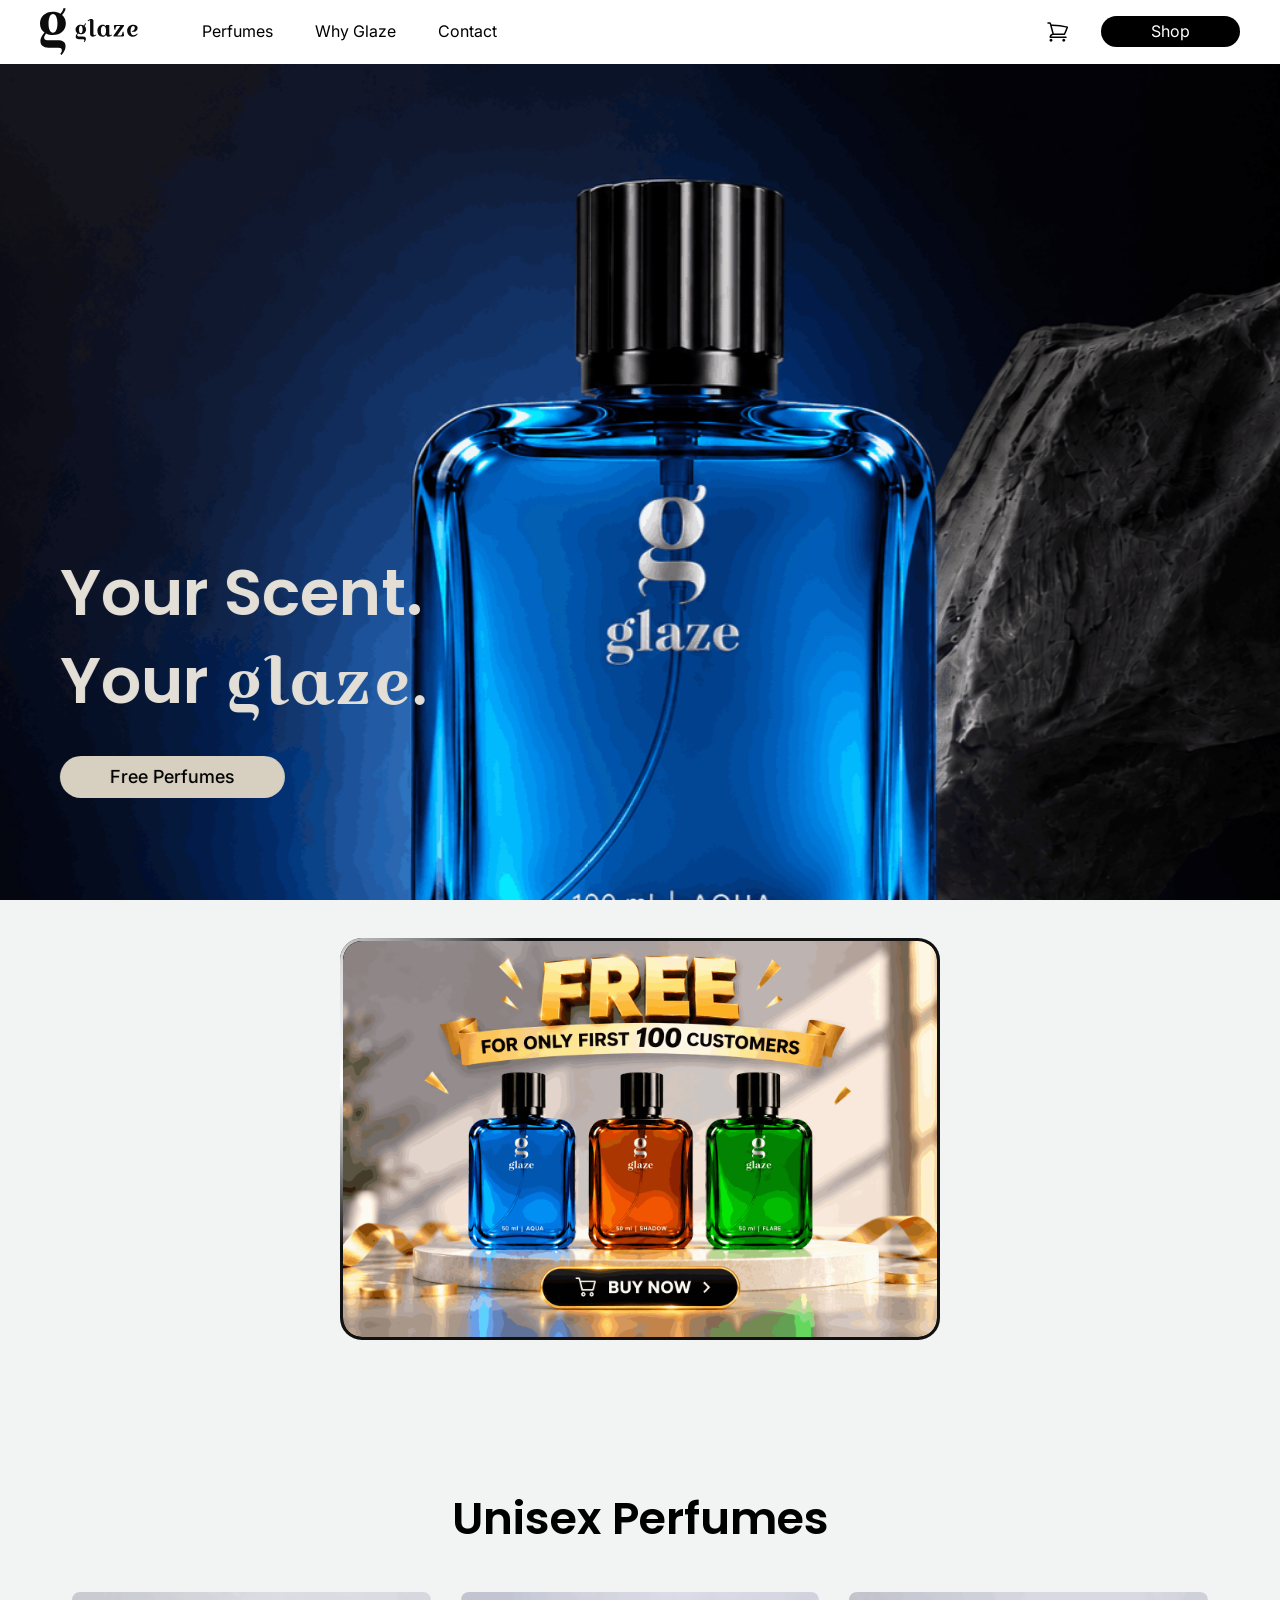
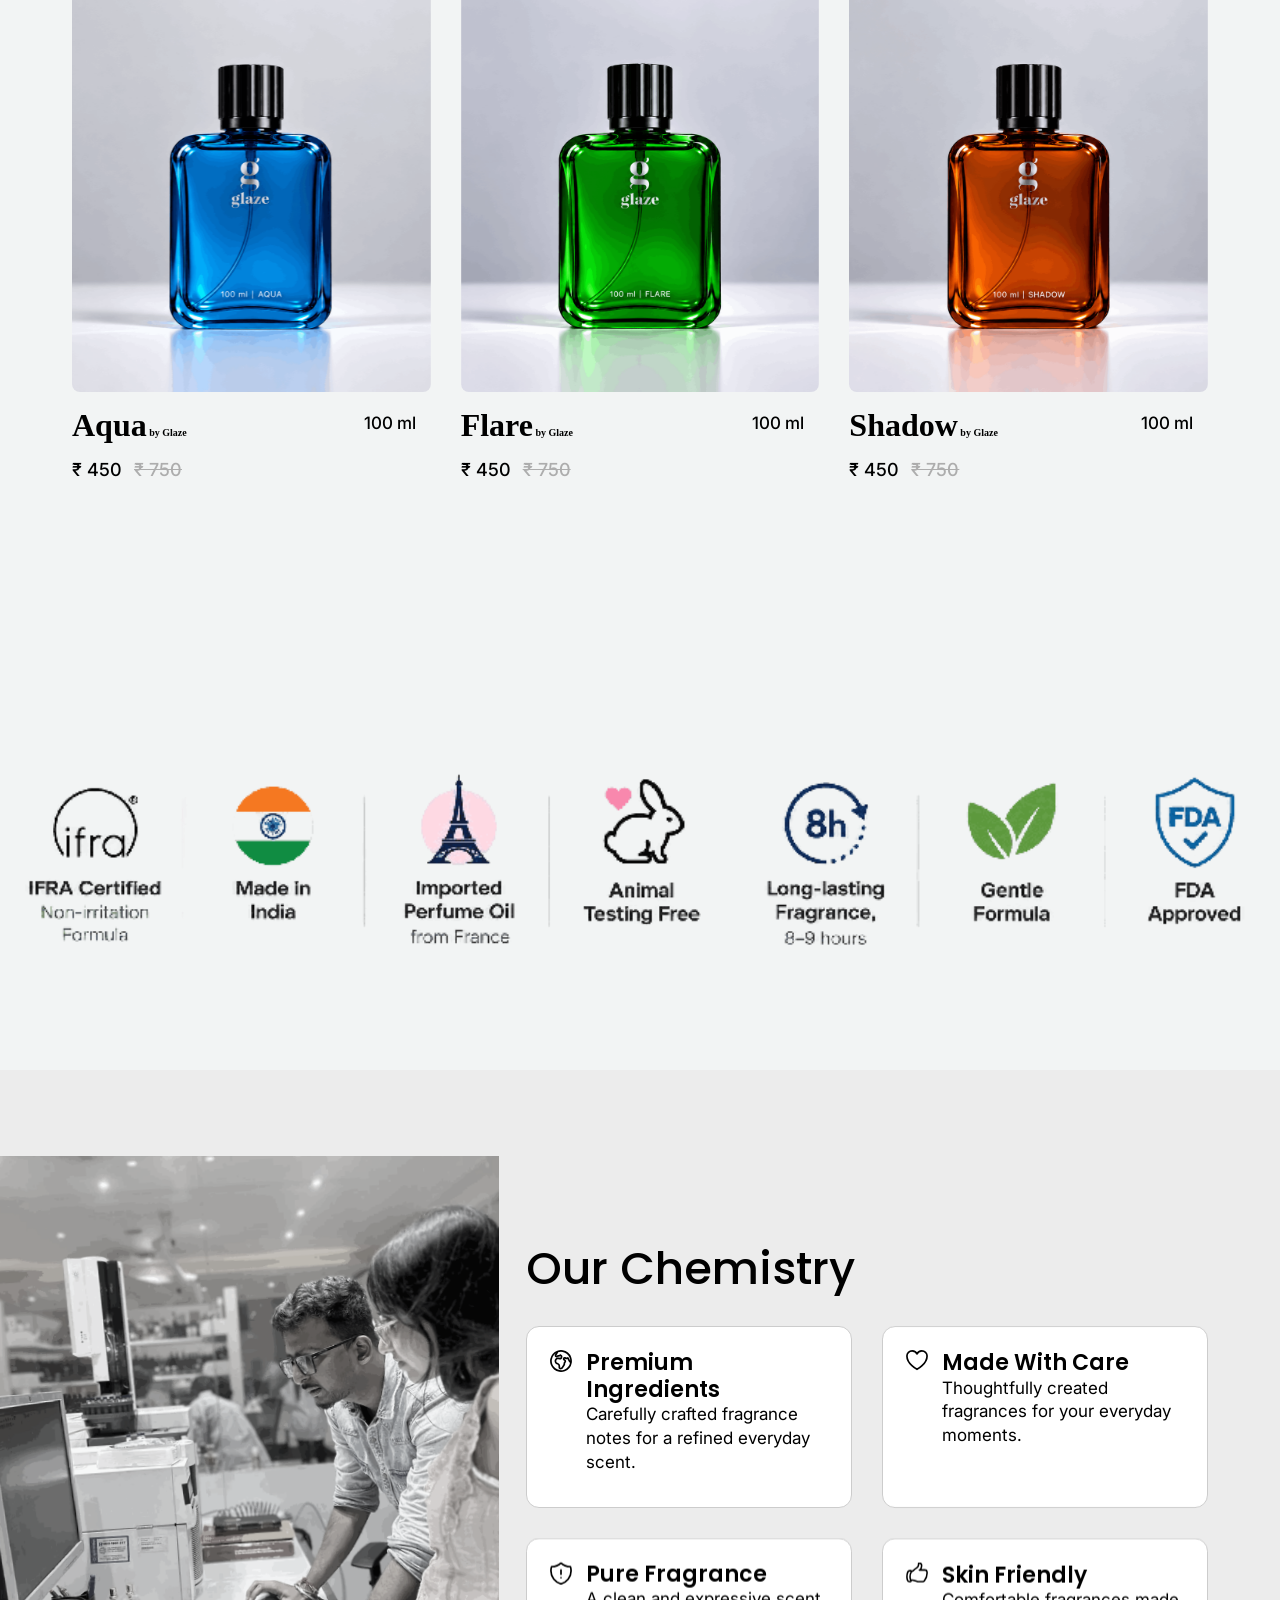
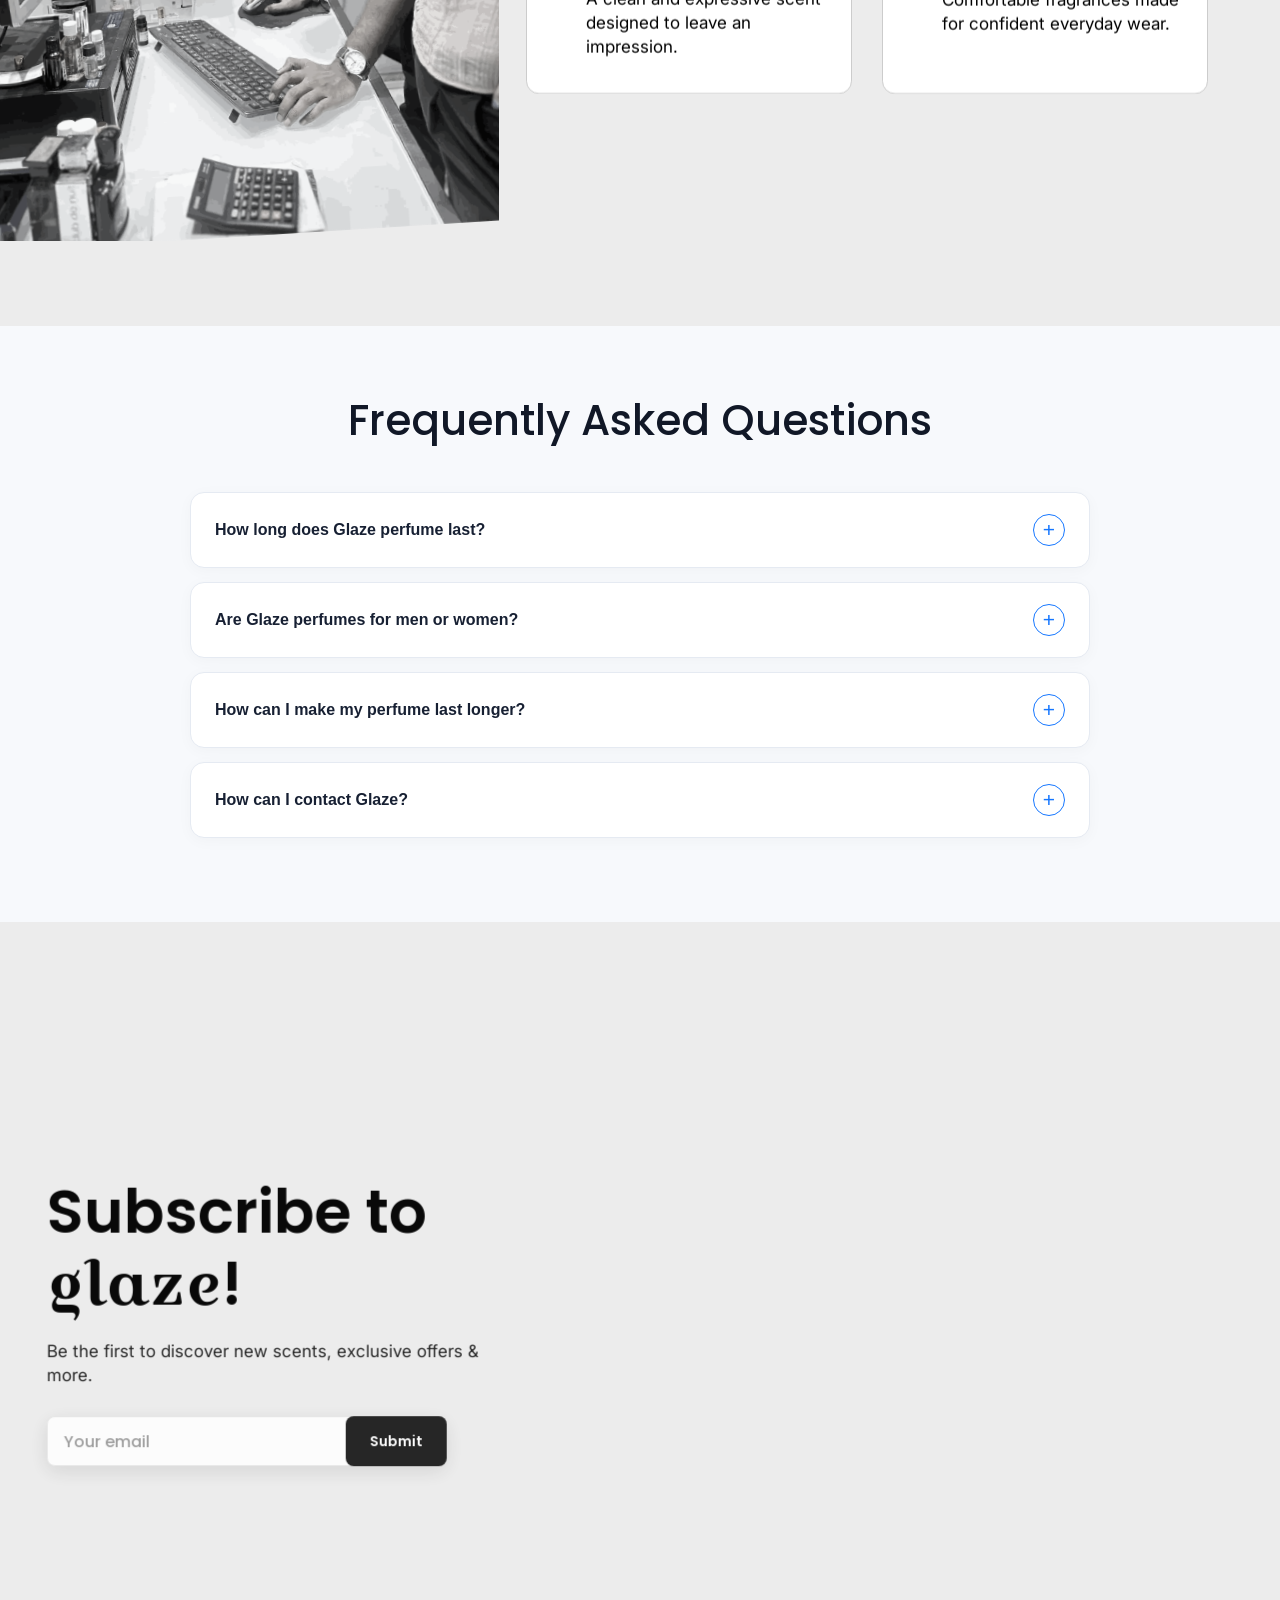
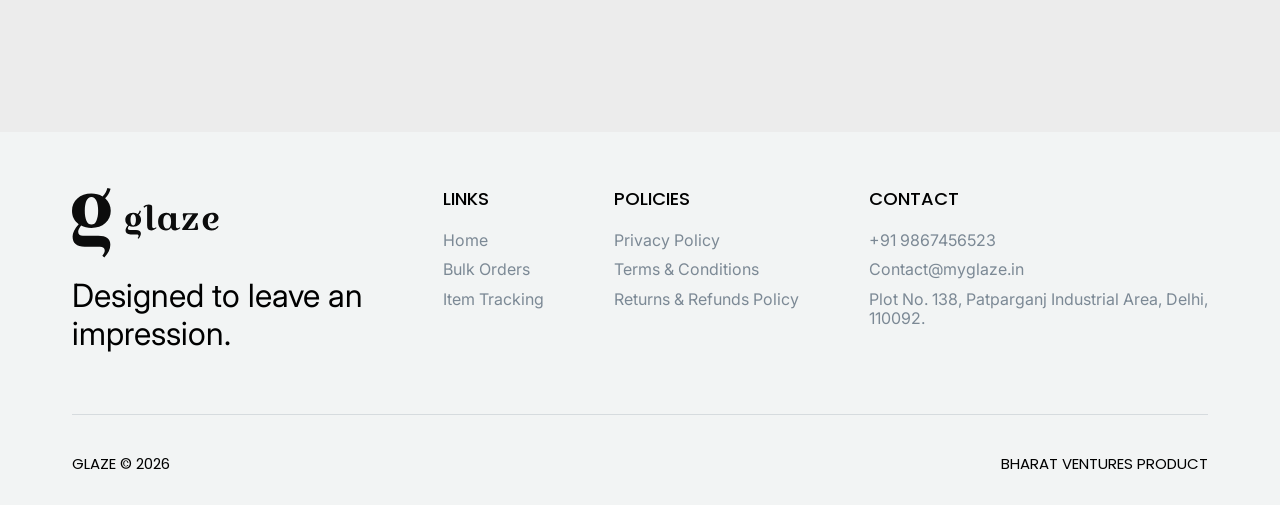
==== docs/index.html @ 6df5b444 "Add files via upload" ====
<!DOCTYPE html>
<!-- This site was created in Webflow. https://webflow.com -->
<!-- Last Published: Tue Oct 17 2023 12:20:46 GMT+0000 (Coordinated Universal Time) -->
<html data-wf-domain="ovo-glaze.webflow.io" data-wf-page="6528431aa9128bfb4e6c40a7" data-wf-site="6528431aa9128bfb4e6c40a4">
<head>
	<meta http-equiv="Content-Type" content="text/html; charset=UTF-8"/>
<link href="https://assets-global.website-files.com" rel="preconnect" />
<title>Glaze</title>
<meta content="Glaze is a premium unisex EDP perfume brand offering long-lasting fragrances crafted for modern men and women." name="description"/>
<meta content="Glaze" property="og:title"/>
<meta content="Glaze is a premium unisex EDP perfume brand offering long-lasting fragrances crafted for modern men and women." property="og:description"/>
<meta content="Glaze" name="twitter:title"/>
<meta content="Glaze is a premium unisex EDP perfume brand offering long-lasting fragrances crafted for modern men and women." name="twitter:description"/>
<meta property="og:type" content="website"/>
<meta content="summary_large_image" name="twitter:card"/>
<meta content="width=device-width, initial-scale=1" name="viewport"/>
<meta content="Webflow" name="generator"/>
<link href="6528431aa9128bfb4e6c40a4/css/ovo-glaze.webflow.834b42d9d.css" rel="stylesheet" type="text/css"/>
<link href="https://fonts.googleapis.com" rel="preconnect"/>
<link href="https://fonts.gstatic.com" rel="preconnect" />
<script src="ajax/libs/webfont/1.6.26/webfont.js" type="text/javascript">
</script>
<script type="text/javascript">WebFont.load({  google: {    families: ["Poppins:100,100italic,200,200italic,300,300italic,regular,italic,500,500italic,600,600italic,700,700italic,800,800italic,900,900italic","Croissant One:regular","Inter:100,200,300,regular,500"]  }});</script>
<script type="text/javascript">!function(o,c){var n=c.documentElement,t=" w-mod-";n.className+=t+"js",("ontouchstart"in o||o.DocumentTouch&&c instanceof DocumentTouch)&&(n.className+=t+"touch")}(window,document);</script>
<link href="6528431aa9128bfb4e6c40a4/652843c735ce8f641b2768de_Fav.png" rel="shortcut icon" type="image/x-icon"/>
<link href="6528431aa9128bfb4e6c40a4/652843cb6b110b9ce4133f2e_Webclip.png" rel="apple-touch-icon"/>
<script type="text/javascript">window.__WEBFLOW_CURRENCY_SETTINGS = {"currencyCode":"USD","symbol":"₹","decimal":".","fractionDigits":2,"group":",","template":"{{wf {\"path\":\"symbol\",\"type\":\"PlainText\"} }} {{wf {\"path\":\"amount\",\"type\":\"CommercePrice\"} }} {{wf {\"path\":\"currencyCode\",\"type\":\"PlainText\"} }}","hideDecimalForWholeNumbers":false};</script>
</head>
<body>
<div class="fixed-navbar">
<div data-animation="default" data-collapse="medium" data-duration="0" data-easing="ease" data-easing2="ease" role="banner" class="navbar w-nav">
<div class="container navbar-container">
<div class="navbar-holder">
<div class="navbar-container">
<a href="index.html" aria-current="page" class="brand w-nav-brand w--current">
<img src="6528431aa9128bfb4e6c40a4/652845ae1c60e083cf06eb35_Logo Black.svg" loading="lazy" alt="" class="brand-image"/>
<img src="6528431aa9128bfb4e6c40a4/652845ae92344fe7aab6b421_Logo White.svg" loading="lazy" alt="" class="brand-image-invert"/>
</a>
<nav role="navigation" class="nav-menu w-nav-menu">
<div class="nav-menu-link-holder">
<div class="nav-menu-link-container">
<div class="nav-links">
<a href="#perfumes" class="nav-link w-nav-link">Perfumes</a>
<a href="#About-Us" class="nav-link w-nav-link">Why Glaze</a>
<a href="#footer" class="nav-link w-nav-link">Contact</a>
</div>
</div>
</div>
</nav>
<div class="navbar-items">
<div data-open-product="" data-wf-cart-type="rightDropdown" data-wf-cart-query="query Dynamo3 {
  database {
    id
    commerceOrder {
      comment
      extraItems {
        name
        pluginId
        pluginName
        price {
          decimalValue
          string
          unit
          value
        }
      }
      id
      startedOn
      statusFlags {
        hasDownloads
        hasSubscription
        isFreeOrder
        requiresShipping
      }
      subtotal {
        decimalValue
        string
        unit
        value
      }
      total {
        decimalValue
        string
        unit
        value
      }
      updatedOn
      userItems {
        count
        id
        price {
          value
          unit
          decimalValue
          string
        }
        product {
          id
          cmsLocaleId
          draft
          archived
          f_ec_product_type_2dr10dr: productType {
            id
            name
          }
          f_name_: name
          f_sku_properties_3dr: skuProperties {
            id
            name
            enum {
              id
              name
              slug
            }
          }
        }
        rowTotal {
          decimalValue
          string
          unit
          value
        }
        sku {
          cmsLocaleId
          draft
          archived
          f_main_image_4dr: mainImage {
            url
            file {
              size
              origFileName
              createdOn
              updatedOn
              mimeType
              width
              height
              variants {
                origFileName
                quality
                height
                width
                s3Url
                error
                size
              }
            }
            alt
          }
          f_sku_values_3dr: skuValues {
            property {
              id
            }
            value {
              id
            }
          }
          id
        }
        subscriptionFrequency
        subscriptionInterval
        subscriptionTrial
      }
      userItemsCount
    }
  }
  site {
    commerce {
      id
      businessAddress {
        country
      }
      defaultCountry
      defaultCurrency
      quickCheckoutEnabled
    }
  }
}" data-wf-page-link-href-prefix="" class="w-commerce-commercecartwrapper cart" data-node-type="commerce-cart-wrapper">
<a class="w-commerce-commercecartopenlink cart-button w-inline-block" role="button" aria-haspopup="dialog" aria-label="Open cart" data-node-type="commerce-cart-open-link" href="#">
<img src="6528431aa9128bfb4e6c40a4/6528431aa9128bfb4e6c4163_Shop Icon.svg" loading="lazy" alt="" class="cart-icon"/>
<div data-wf-bindings="%5B%7B%22innerHTML%22%3A%7B%22type%22%3A%22Number%22%2C%22filter%22%3A%7B%22type%22%3A%22numberPrecision%22%2C%22params%22%3A%5B%220%22%2C%22numberPrecision%22%5D%7D%2C%22dataPath%22%3A%22database.commerceOrder.userItemsCount%22%7D%7D%5D" style="display:none" data-count-hide-rule="empty" class="w-commerce-commercecartopenlinkcount cart-quantity">0</div>
</a>
<div style="display:none" class="w-commerce-commercecartcontainerwrapper w-commerce-commercecartcontainerwrapper--cartType-rightDropdown" data-node-type="commerce-cart-container-wrapper">
<div data-node-type="commerce-cart-container" role="dialog" class="w-commerce-commercecartcontainer cart-container">
<div class="w-commerce-commercecartheader cart-header">
<h5 class="w-commerce-commercecartheading">Your Cart</h5>
<a class="w-commerce-commercecartcloselink close-button w-inline-block" role="button" aria-label="Close cart" data-node-type="commerce-cart-close-link">
<img src="6528431aa9128bfb4e6c40a4/6528431aa9128bfb4e6c4164_X Black.svg" loading="lazy" alt="" class="x-icon"/>
</a>
</div>
<div class="w-commerce-commercecartformwrapper">
<form style="display:none" class="w-commerce-commercecartform" data-node-type="commerce-cart-form">
<script type="text/x-wf-template" id="wf-template-01f2dd66-ff1f-33b3-827a-8ef0aee086c2">%3Cdiv%20class%3D%22w-commerce-commercecartitem%20cart-item%22%3E%3Cdiv%20class%3D%22cart-poduct-holder%22%3E%3Cimg%20data-wf-bindings%3D%22%255B%257B%2522src%2522%253A%257B%2522type%2522%253A%2522ImageRef%2522%252C%2522filter%2522%253A%257B%2522type%2522%253A%2522identity%2522%252C%2522params%2522%253A%255B%255D%257D%252C%2522dataPath%2522%253A%2522database.commerceOrder.userItems%255B%255D.sku.f_main_image_4dr%2522%257D%257D%255D%22%20src%3D%22%22%20alt%3D%22%22%20class%3D%22w-commerce-commercecartitemimage%20cart-thumbnail%20w-dyn-bind-empty%22%2F%3E%3Cdiv%20class%3D%22w-commerce-commercecartiteminfo%20div-block%22%3E%3Cdiv%20data-wf-bindings%3D%22%255B%257B%2522innerHTML%2522%253A%257B%2522type%2522%253A%2522PlainText%2522%252C%2522filter%2522%253A%257B%2522type%2522%253A%2522identity%2522%252C%2522params%2522%253A%255B%255D%257D%252C%2522dataPath%2522%253A%2522database.commerceOrder.userItems%255B%255D.product.f_name_%2522%257D%257D%255D%22%20class%3D%22w-commerce-commercecartproductname%20cart-title%20w-dyn-bind-empty%22%3E%3C%2Fdiv%3E%3Cdiv%20data-wf-bindings%3D%22%255B%257B%2522innerHTML%2522%253A%257B%2522type%2522%253A%2522CommercePrice%2522%252C%2522filter%2522%253A%257B%2522type%2522%253A%2522price%2522%252C%2522params%2522%253A%255B%255D%257D%252C%2522dataPath%2522%253A%2522database.commerceOrder.userItems%255B%255D.price%2522%257D%257D%255D%22%20class%3D%22cart-price%22%3E%24%C2%A00.00%C2%A0USD%3C%2Fdiv%3E%3Cscript%20type%3D%22text%2Fx-wf-template%22%20id%3D%22wf-template-01f2dd66-ff1f-33b3-827a-8ef0aee086c8%22%3E%253Cli%253E%253Cspan%2520data-wf-bindings%253D%2522%25255B%25257B%252522innerHTML%252522%25253A%25257B%252522type%252522%25253A%252522PlainText%252522%25252C%252522filter%252522%25253A%25257B%252522type%252522%25253A%252522identity%252522%25252C%252522params%252522%25253A%25255B%25255D%25257D%25252C%252522dataPath%252522%25253A%252522database.commerceOrder.userItems%25255B%25255D.product.f_sku_properties_3dr%25255B%25255D.name%252522%25257D%25257D%25255D%2522%2520class%253D%2522w-dyn-bind-empty%2522%253E%253C%252Fspan%253E%253Cspan%253E%253A%2520%253C%252Fspan%253E%253Cspan%2520data-wf-bindings%253D%2522%25255B%25257B%252522innerHTML%252522%25253A%25257B%252522type%252522%25253A%252522CommercePropValues%252522%25252C%252522filter%252522%25253A%25257B%252522type%252522%25253A%252522identity%252522%25252C%252522params%252522%25253A%25255B%25255D%25257D%25252C%252522dataPath%252522%25253A%252522database.commerceOrder.userItems%25255B%25255D.product.f_sku_properties_3dr%25255B%25255D%252522%25257D%25257D%25255D%2522%2520class%253D%2522w-dyn-bind-empty%2522%253E%253C%252Fspan%253E%253C%252Fli%253E%3C%2Fscript%3E%3Cul%20data-wf-bindings%3D%22%255B%257B%2522optionSets%2522%253A%257B%2522type%2522%253A%2522CommercePropTable%2522%252C%2522filter%2522%253A%257B%2522type%2522%253A%2522identity%2522%252C%2522params%2522%253A%255B%255D%257D%252C%2522dataPath%2522%253A%2522database.commerceOrder.userItems%255B%255D.product.f_sku_properties_3dr%5B%5D%2522%257D%257D%252C%257B%2522optionValues%2522%253A%257B%2522type%2522%253A%2522CommercePropValues%2522%252C%2522filter%2522%253A%257B%2522type%2522%253A%2522identity%2522%252C%2522params%2522%253A%255B%255D%257D%252C%2522dataPath%2522%253A%2522database.commerceOrder.userItems%255B%255D.sku.f_sku_values_3dr%2522%257D%257D%255D%22%20class%3D%22w-commerce-commercecartoptionlist%22%20data-wf-collection%3D%22database.commerceOrder.userItems%255B%255D.product.f_sku_properties_3dr%22%20data-wf-template-id%3D%22wf-template-01f2dd66-ff1f-33b3-827a-8ef0aee086c8%22%3E%3Cli%3E%3Cspan%20data-wf-bindings%3D%22%255B%257B%2522innerHTML%2522%253A%257B%2522type%2522%253A%2522PlainText%2522%252C%2522filter%2522%253A%257B%2522type%2522%253A%2522identity%2522%252C%2522params%2522%253A%255B%255D%257D%252C%2522dataPath%2522%253A%2522database.commerceOrder.userItems%255B%255D.product.f_sku_properties_3dr%255B%255D.name%2522%257D%257D%255D%22%20class%3D%22w-dyn-bind-empty%22%3E%3C%2Fspan%3E%3Cspan%3E%3A%20%3C%2Fspan%3E%3Cspan%20data-wf-bindings%3D%22%255B%257B%2522innerHTML%2522%253A%257B%2522type%2522%253A%2522CommercePropValues%2522%252C%2522filter%2522%253A%257B%2522type%2522%253A%2522identity%2522%252C%2522params%2522%253A%255B%255D%257D%252C%2522dataPath%2522%253A%2522database.commerceOrder.userItems%255B%255D.product.f_sku_properties_3dr%255B%255D%2522%257D%257D%255D%22%20class%3D%22w-dyn-bind-empty%22%3E%3C%2Fspan%3E%3C%2Fli%3E%3C%2Ful%3E%3Ca%20href%3D%22%23%22%20role%3D%22button%22%20data-wf-bindings%3D%22%255B%257B%2522data-commerce-sku-id%2522%253A%257B%2522type%2522%253A%2522ItemRef%2522%252C%2522filter%2522%253A%257B%2522type%2522%253A%2522identity%2522%252C%2522params%2522%253A%255B%255D%257D%252C%2522dataPath%2522%253A%2522database.commerceOrder.userItems%255B%255D.sku.id%2522%257D%257D%255D%22%20class%3D%22remove-button%20w-inline-block%22%20data-wf-cart-action%3D%22remove-item%22%20data-commerce-sku-id%3D%22%22%20aria-label%3D%22Remove%20item%20from%20cart%22%3E%3Cimg%20src%3D%22https%3A%2F%2Fcdn.prod.website-files.com%2F6528431aa9128bfb4e6c40a4%2F6528431aa9128bfb4e6c4164_X%2520Black.svg%22%20loading%3D%22lazy%22%20alt%3D%22%22%20class%3D%22x-icon%20small%22%2F%3E%3C%2Fa%3E%3C%2Fdiv%3E%3C%2Fdiv%3E%3Cdiv%20class%3D%22product-info%22%3E%3Cdiv%20class%3D%22quantity-holder%22%3E%3Cdiv%20class%3D%22quantity%22%3EQuantity%20%3A%C2%A0%3C%2Fdiv%3E%3Cinput%20aria-label%3D%22Update%20quantity%22%20data-wf-bindings%3D%22%255B%257B%2522value%2522%253A%257B%2522type%2522%253A%2522Number%2522%252C%2522filter%2522%253A%257B%2522type%2522%253A%2522numberPrecision%2522%252C%2522params%2522%253A%255B%25220%2522%252C%2522numberPrecision%2522%255D%257D%252C%2522dataPath%2522%253A%2522database.commerceOrder.userItems%255B%255D.count%2522%257D%257D%252C%257B%2522data-commerce-sku-id%2522%253A%257B%2522type%2522%253A%2522ItemRef%2522%252C%2522filter%2522%253A%257B%2522type%2522%253A%2522identity%2522%252C%2522params%2522%253A%255B%255D%257D%252C%2522dataPath%2522%253A%2522database.commerceOrder.userItems%255B%255D.sku.id%2522%257D%257D%255D%22%20data-wf-conditions%3D%22%257B%2522condition%2522%253A%257B%2522fields%2522%253A%257B%2522product%253Aec-product-type%2522%253A%257B%2522ne%2522%253A%2522e348fd487d0102946c9179d2a94bb613%2522%252C%2522type%2522%253A%2522Option%2522%257D%257D%257D%252C%2522dataPath%2522%253A%2522database.commerceOrder.userItems%255B%255D%2522%257D%22%20class%3D%22w-commerce-commercecartquantity%20quantity%22%20required%3D%22%22%20pattern%3D%22%5E%5B0-9%5D%2B%24%22%20inputMode%3D%22numeric%22%20type%3D%22number%22%20name%3D%22quantity%22%20autoComplete%3D%22off%22%20data-wf-cart-action%3D%22update-item-quantity%22%20data-commerce-sku-id%3D%22%22%20value%3D%221%22%2F%3E%3C%2Fdiv%3E%3C%2Fdiv%3E%3C%2Fdiv%3E</script>
<div class="w-commerce-commercecartlist cart-list" data-wf-collection="database.commerceOrder.userItems" data-wf-template-id="wf-template-01f2dd66-ff1f-33b3-827a-8ef0aee086c2">
<div class="w-commerce-commercecartitem cart-item">
<div class="cart-poduct-holder">
<img data-wf-bindings="%5B%7B%22src%22%3A%7B%22type%22%3A%22ImageRef%22%2C%22filter%22%3A%7B%22type%22%3A%22identity%22%2C%22params%22%3A%5B%5D%7D%2C%22dataPath%22%3A%22database.commerceOrder.userItems%5B%5D.sku.f_main_image_4dr%22%7D%7D%5D" src="" alt="" class="w-commerce-commercecartitemimage cart-thumbnail w-dyn-bind-empty"/>
<div class="w-commerce-commercecartiteminfo div-block">
<div data-wf-bindings="%5B%7B%22innerHTML%22%3A%7B%22type%22%3A%22PlainText%22%2C%22filter%22%3A%7B%22type%22%3A%22identity%22%2C%22params%22%3A%5B%5D%7D%2C%22dataPath%22%3A%22database.commerceOrder.userItems%5B%5D.product.f_name_%22%7D%7D%5D" class="w-commerce-commercecartproductname cart-title w-dyn-bind-empty">
</div>
<div data-wf-bindings="%5B%7B%22innerHTML%22%3A%7B%22type%22%3A%22CommercePrice%22%2C%22filter%22%3A%7B%22type%22%3A%22price%22%2C%22params%22%3A%5B%5D%7D%2C%22dataPath%22%3A%22database.commerceOrder.userItems%5B%5D.price%22%7D%7D%5D" class="cart-price">₹ 0.00 USD</div>
<script type="text/x-wf-template" id="wf-template-01f2dd66-ff1f-33b3-827a-8ef0aee086c8">%3Cli%3E%3Cspan%20data-wf-bindings%3D%22%255B%257B%2522innerHTML%2522%253A%257B%2522type%2522%253A%2522PlainText%2522%252C%2522filter%2522%253A%257B%2522type%2522%253A%2522identity%2522%252C%2522params%2522%253A%255B%255D%257D%252C%2522dataPath%2522%253A%2522database.commerceOrder.userItems%255B%255D.product.f_sku_properties_3dr%255B%255D.name%2522%257D%257D%255D%22%20class%3D%22w-dyn-bind-empty%22%3E%3C%2Fspan%3E%3Cspan%3E%3A%20%3C%2Fspan%3E%3Cspan%20data-wf-bindings%3D%22%255B%257B%2522innerHTML%2522%253A%257B%2522type%2522%253A%2522CommercePropValues%2522%252C%2522filter%2522%253A%257B%2522type%2522%253A%2522identity%2522%252C%2522params%2522%253A%255B%255D%257D%252C%2522dataPath%2522%253A%2522database.commerceOrder.userItems%255B%255D.product.f_sku_properties_3dr%255B%255D%2522%257D%257D%255D%22%20class%3D%22w-dyn-bind-empty%22%3E%3C%2Fspan%3E%3C%2Fli%3E</script>
<ul data-wf-bindings="%5B%7B%22optionSets%22%3A%7B%22type%22%3A%22CommercePropTable%22%2C%22filter%22%3A%7B%22type%22%3A%22identity%22%2C%22params%22%3A%5B%5D%7D%2C%22dataPath%22%3A%22database.commerceOrder.userItems%5B%5D.product.f_sku_properties_3dr[]%22%7D%7D%2C%7B%22optionValues%22%3A%7B%22type%22%3A%22CommercePropValues%22%2C%22filter%22%3A%7B%22type%22%3A%22identity%22%2C%22params%22%3A%5B%5D%7D%2C%22dataPath%22%3A%22database.commerceOrder.userItems%5B%5D.sku.f_sku_values_3dr%22%7D%7D%5D" class="w-commerce-commercecartoptionlist" data-wf-collection="database.commerceOrder.userItems%5B%5D.product.f_sku_properties_3dr" data-wf-template-id="wf-template-01f2dd66-ff1f-33b3-827a-8ef0aee086c8">
<li>
<span data-wf-bindings="%5B%7B%22innerHTML%22%3A%7B%22type%22%3A%22PlainText%22%2C%22filter%22%3A%7B%22type%22%3A%22identity%22%2C%22params%22%3A%5B%5D%7D%2C%22dataPath%22%3A%22database.commerceOrder.userItems%5B%5D.product.f_sku_properties_3dr%5B%5D.name%22%7D%7D%5D" class="w-dyn-bind-empty">
</span>
<span>: </span>
<span data-wf-bindings="%5B%7B%22innerHTML%22%3A%7B%22type%22%3A%22CommercePropValues%22%2C%22filter%22%3A%7B%22type%22%3A%22identity%22%2C%22params%22%3A%5B%5D%7D%2C%22dataPath%22%3A%22database.commerceOrder.userItems%5B%5D.product.f_sku_properties_3dr%5B%5D%22%7D%7D%5D" class="w-dyn-bind-empty">
</span>
</li>
</ul>
<a href="#" role="button" data-wf-bindings="%5B%7B%22data-commerce-sku-id%22%3A%7B%22type%22%3A%22ItemRef%22%2C%22filter%22%3A%7B%22type%22%3A%22identity%22%2C%22params%22%3A%5B%5D%7D%2C%22dataPath%22%3A%22database.commerceOrder.userItems%5B%5D.sku.id%22%7D%7D%5D" class="remove-button w-inline-block" data-wf-cart-action="remove-item" data-commerce-sku-id="" aria-label="Remove item from cart">
<img src="6528431aa9128bfb4e6c40a4/6528431aa9128bfb4e6c4164_X Black.svg" loading="lazy" alt="" class="x-icon small"/>
</a>
</div>
</div>
<div class="product-info">
<div class="quantity-holder">
<div class="quantity">Quantity : </div>
<input aria-label="Update quantity" data-wf-bindings="%5B%7B%22value%22%3A%7B%22type%22%3A%22Number%22%2C%22filter%22%3A%7B%22type%22%3A%22numberPrecision%22%2C%22params%22%3A%5B%220%22%2C%22numberPrecision%22%5D%7D%2C%22dataPath%22%3A%22database.commerceOrder.userItems%5B%5D.count%22%7D%7D%2C%7B%22data-commerce-sku-id%22%3A%7B%22type%22%3A%22ItemRef%22%2C%22filter%22%3A%7B%22type%22%3A%22identity%22%2C%22params%22%3A%5B%5D%7D%2C%22dataPath%22%3A%22database.commerceOrder.userItems%5B%5D.sku.id%22%7D%7D%5D" data-wf-conditions="%7B%22condition%22%3A%7B%22fields%22%3A%7B%22product%3Aec-product-type%22%3A%7B%22ne%22%3A%22e348fd487d0102946c9179d2a94bb613%22%2C%22type%22%3A%22Option%22%7D%7D%7D%2C%22dataPath%22%3A%22database.commerceOrder.userItems%5B%5D%22%7D" class="w-commerce-commercecartquantity quantity" required="" pattern="^[0-9]+₹" inputMode="numeric" type="number" name="quantity" autoComplete="off" data-wf-cart-action="update-item-quantity" data-commerce-sku-id="" value="1"/>
</div>
</div>
</div>
</div>
<div class="w-commerce-commercecartfooter cart-footer">
<div aria-atomic="true" aria-live="polite" class="w-commerce-commercecartlineitem">
<div>Subtotal</div>
<div data-wf-bindings="%5B%7B%22innerHTML%22%3A%7B%22type%22%3A%22CommercePrice%22%2C%22filter%22%3A%7B%22type%22%3A%22price%22%2C%22params%22%3A%5B%5D%7D%2C%22dataPath%22%3A%22database.commerceOrder.subtotal%22%7D%7D%5D" class="w-commerce-commercecartordervalue price-small">
</div>
</div>
<div>
<div data-node-type="commerce-cart-quick-checkout-actions" style="display:none">
<a data-node-type="commerce-cart-apple-pay-button" role="button" aria-label="Apple Pay" aria-haspopup="dialog" style="background-image:-webkit-named-image(apple-pay-logo-white);background-size:100% 50%;background-position:50% 50%;background-repeat:no-repeat" class="w-commerce-commercecartapplepaybutton" tabindex="0">
<div>
</div>
</a>
<a data-node-type="commerce-cart-quick-checkout-button" role="button" tabindex="0" aria-haspopup="dialog" style="display:none" class="w-commerce-commercecartquickcheckoutbutton">
<svg class="w-commerce-commercequickcheckoutgoogleicon" xmlns="http://www.w3.org/2000/svg" xmlns:xlink="http://www.w3.org/1999/xlink" width="16" height="16" viewBox="0 0 16 16">
<defs>
<polygon id="google-mark-a" points="0 .329 3.494 .329 3.494 7.649 0 7.649">
</polygon>
<polygon id="google-mark-c" points=".894 0 13.169 0 13.169 6.443 .894 6.443">
</polygon>
</defs>
<g fill="none" fill-rule="evenodd">
<path fill="#4285F4" d="M10.5967,12.0469 L10.5967,14.0649 L13.1167,14.0649 C14.6047,12.6759 15.4577,10.6209 15.4577,8.1779 C15.4577,7.6339 15.4137,7.0889 15.3257,6.5559 L7.8887,6.5559 L7.8887,9.6329 L12.1507,9.6329 C11.9767,10.6119 11.4147,11.4899 10.5967,12.0469">
</path>
<path fill="#34A853" d="M7.8887,16 C10.0137,16 11.8107,15.289 13.1147,14.067 C13.1147,14.066 13.1157,14.065 13.1167,14.064 L10.5967,12.047 C10.5877,12.053 10.5807,12.061 10.5727,12.067 C9.8607,12.556 8.9507,12.833 7.8887,12.833 C5.8577,12.833 4.1387,11.457 3.4937,9.605 L0.8747,9.605 L0.8747,11.648 C2.2197,14.319 4.9287,16 7.8887,16">
</path>
<g transform="translate(0 4)">
<mask id="google-mark-b" fill="#fff">
<use xlink:href="#google-mark-a">
</use>
</mask>
<path fill="#FBBC04" d="M3.4639,5.5337 C3.1369,4.5477 3.1359,3.4727 3.4609,2.4757 L3.4639,2.4777 C3.4679,2.4657 3.4749,2.4547 3.4789,2.4427 L3.4939,0.3287 L0.8939,0.3287 C0.8799,0.3577 0.8599,0.3827 0.8459,0.4117 C-0.2821,2.6667 -0.2821,5.3337 0.8459,7.5887 L0.8459,7.5997 C0.8549,7.6167 0.8659,7.6317 0.8749,7.6487 L3.4939,5.6057 C3.4849,5.5807 3.4729,5.5587 3.4639,5.5337" mask="url(#google-mark-b)">
</path>
</g>
<mask id="google-mark-d" fill="#fff">
<use xlink:href="#google-mark-c">
</use>
</mask>
<path fill="#EA4335" d="M0.894,4.3291 L3.478,6.4431 C4.113,4.5611 5.843,3.1671 7.889,3.1671 C9.018,3.1451 10.102,3.5781 10.912,4.3671 L13.169,2.0781 C11.733,0.7231 9.85,-0.0219 7.889,0.0001 C4.941,0.0001 2.245,1.6791 0.894,4.3291" mask="url(#google-mark-d)">
</path>
</g>
</svg>
<svg class="w-commerce-commercequickcheckoutmicrosofticon" xmlns="http://www.w3.org/2000/svg" width="16" height="16" viewBox="0 0 16 16">
<g fill="none" fill-rule="evenodd">
<polygon fill="#F05022" points="7 7 1 7 1 1 7 1">
</polygon>
<polygon fill="#7DB902" points="15 7 9 7 9 1 15 1">
</polygon>
<polygon fill="#00A4EE" points="7 15 1 15 1 9 7 9">
</polygon>
<polygon fill="#FFB700" points="15 15 9 15 9 9 15 9">
</polygon>
</g>
</svg>
<div>Pay with browser.</div>
</a>
</div>
<a href="checkout.html" value="Continue to Checkout" class="w-commerce-commercecartcheckoutbutton button" data-loading-text="Hang Tight..." data-node-type="cart-checkout-button">Continue to Checkout</a>
</div>
</div>
</form>
<div class="w-commerce-commercecartemptystate empty-state">
<div aria-label="This cart is empty" aria-live="polite">No items found.</div>
<a href="#perfumes" class="button w-button">Shop Now</a>
</div>
<div aria-live="assertive" style="display:none" data-node-type="commerce-cart-error" class="w-commerce-commercecarterrorstate error-message">
<div class="w-cart-error-msg" data-w-cart-quantity-error="Product is not available in this quantity." data-w-cart-general-error="Something went wrong when adding this item to the cart." data-w-cart-checkout-error="Checkout is disabled on this site." data-w-cart-cart_order_min-error="The order minimum was not met. Add more items to your cart to continue." data-w-cart-subscription_error-error="Before you purchase, please use your email invite to verify your address so we can send order updates.">Product is not available in this quantity.</div>
</div>
</div>
</div>
</div>
</div>
<div class="nav-menu-button-holder">
<a href="#perfumes" class="button nav-button w-button">Shop</a>
</div>
<div class="menu-button w-nav-button">
<div data-w-id="5b8980e8-1aac-0fb9-007a-88b6bbb23640" class="w-icon-nav-menu">
</div>
</div>
</div>
</div>
</div>
</div>
</div>
</div>
<div id="Pearl" data-w-id="cc9c13bb-83ce-67e9-35d9-13a9de05ac4b" class="section">
<div data-w-id="0499f7db-fe78-413e-139f-8c12335cb944" class="hero-section-wrapper">
<div class="container hero-container">
<div class="hero-section-text-holder">
<div class="hero-text-container">
<div style="-webkit-transform:translate3d(40px, -40px, 0) scale3d(1.2, 1.2, 1) rotateX(0) rotateY(0) rotateZ(0) skew(0, 0);-moz-transform:translate3d(40px, -40px, 0) scale3d(1.2, 1.2, 1) rotateX(0) rotateY(0) rotateZ(0) skew(0, 0);-ms-transform:translate3d(40px, -40px, 0) scale3d(1.2, 1.2, 1) rotateX(0) rotateY(0) rotateZ(0) skew(0, 0);transform:translate3d(40px, -40px, 0) scale3d(1.2, 1.2, 1) rotateX(0) rotateY(0) rotateZ(0) skew(0, 0)" class="text-holder">
<div class="perspective">
<div style="-webkit-transform:translate3d(0, 36px, 0) scale3d(1, 1, 1) rotateX(0deg) rotateY(-81deg) rotateZ(null) skew(0, 0);-moz-transform:translate3d(0, 36px, 0) scale3d(1, 1, 1) rotateX(0deg) rotateY(-81deg) rotateZ(null) skew(0, 0);-ms-transform:translate3d(0, 36px, 0) scale3d(1, 1, 1) rotateX(0deg) rotateY(-81deg) rotateZ(null) skew(0, 0);transform:translate3d(0, 36px, 0) scale3d(1, 1, 1) rotateX(0deg) rotateY(-81deg) rotateZ(null) skew(0, 0);transform-style:preserve-3d;opacity:0" class="text-animate-01">
<h1 class="hero-text">Your</h1>
</div>
</div>
<div class="perspective">
<div style="-webkit-transform:translate3d(0, 36px, 0) scale3d(1, 1, 1) rotateX(0deg) rotateY(-81deg) rotateZ(0) skew(0, 0);-moz-transform:translate3d(0, 36px, 0) scale3d(1, 1, 1) rotateX(0deg) rotateY(-81deg) rotateZ(0) skew(0, 0);-ms-transform:translate3d(0, 36px, 0) scale3d(1, 1, 1) rotateX(0deg) rotateY(-81deg) rotateZ(0) skew(0, 0);transform:translate3d(0, 36px, 0) scale3d(1, 1, 1) rotateX(0deg) rotateY(-81deg) rotateZ(0) skew(0, 0);opacity:0;transform-style:preserve-3d" class="text-animate-02">
<h1 class="hero-text">Scent.</h1>
</div>
</div>
<div style="-webkit-transform:translate3d(40px, -40px, 0) scale3d(1.2, 1.2, 1) rotateX(0) rotateY(0) rotateZ(0) skew(0, 0);-moz-transform:translate3d(40px, -40px, 0) scale3d(1.2, 1.2, 1) rotateX(0) rotateY(0) rotateZ(0) skew(0, 0);-ms-transform:translate3d(40px, -40px, 0) scale3d(1.2, 1.2, 1) rotateX(0) rotateY(0) rotateZ(0) skew(0, 0);transform:translate3d(40px, -40px, 0) scale3d(1.2, 1.2, 1) rotateX(0) rotateY(0) rotateZ(0) skew(0, 0)" class="text-holder">
<div class="perspective next">
<div style="-webkit-transform:translate3d(0, 36px, 0) scale3d(1, 1, 1) rotateX(0deg) rotateY(-81deg) rotateZ(0) skew(0, 0);-moz-transform:translate3d(0, 36px, 0) scale3d(1, 1, 1) rotateX(0deg) rotateY(-81deg) rotateZ(0) skew(0, 0);-ms-transform:translate3d(0, 36px, 0) scale3d(1, 1, 1) rotateX(0deg) rotateY(-81deg) rotateZ(0) skew(0, 0);transform:translate3d(0, 36px, 0) scale3d(1, 1, 1) rotateX(0deg) rotateY(-81deg) rotateZ(0) skew(0, 0);transform-style:preserve-3d;opacity:0" class="text-animate-03">
<h1 class="hero-text">Your</h1>
</div>
</div>
<div class="perspective">
<div style="-webkit-transform:translate3d(0, 36px, 0) scale3d(1, 1, 1) rotateX(0deg) rotateY(-81deg) rotateZ(0) skew(0, 0);-moz-transform:translate3d(0, 36px, 0) scale3d(1, 1, 1) rotateX(0deg) rotateY(-81deg) rotateZ(0) skew(0, 0);-ms-transform:translate3d(0, 36px, 0) scale3d(1, 1, 1) rotateX(0deg) rotateY(-81deg) rotateZ(0) skew(0, 0);transform:translate3d(0, 36px, 0) scale3d(1, 1, 1) rotateX(0deg) rotateY(-81deg) rotateZ(0) skew(0, 0);opacity:0;transform-style:preserve-3d" class="text-animate-04">
<h1 class="hero-text">
<span class="fancy-font">glaze.</span>
</h1>
</div>
</div>

</div>
</div>
<div style="opacity:0;-webkit-transform:translate3d(0, 35px, 0) scale3d(1, 1, 1) rotateX(0) rotateY(0) rotateZ(0) skew(0, 0);-moz-transform:translate3d(0, 35px, 0) scale3d(1, 1, 1) rotateX(0) rotateY(0) rotateZ(0) skew(0, 0);-ms-transform:translate3d(0, 35px, 0) scale3d(1, 1, 1) rotateX(0) rotateY(0) rotateZ(0) skew(0, 0);transform:translate3d(0, 35px, 0) scale3d(1, 1, 1) rotateX(0) rotateY(0) rotateZ(0) skew(0, 0)" class="hero-button-holder">
<a href="launch.html" class="button secondary w-button">Free Perfumes</a>
</div>
</div>
</div>
</div>
<div class="hero-background-holder">
<img src="imgs/banner.png" loading="lazy" style="-webkit-transform:translate3d(0, 0, 0) scale3d(1.04, 1.04, 1) rotateX(0) rotateY(0) rotateZ(0) skew(0, 0);-moz-transform:translate3d(0, 0, 0) scale3d(1.04, 1.04, 1) rotateX(0) rotateY(0) rotateZ(0) skew(0, 0);-ms-transform:translate3d(0, 0, 0) scale3d(1.04, 1.04, 1) rotateX(0) rotateY(0) rotateZ(0) skew(0, 0);transform:translate3d(0, 0, 0) scale3d(1.04, 1.04, 1) rotateX(0) rotateY(0) rotateZ(0) skew(0, 0)" sizes="100vw" alt="" srcset="imgs/banner.png" class="hero-background"/>
</div>
</div>
</div>


<br><br>
<style>
.shiny-img-box {
    width: 90%;
    max-width: 600px;
    margin: 0 auto;
    padding: 3px;
    border-radius: 22px;
    position: relative;
    overflow: hidden;
    background: #111;
}

/* Shiny moving border */
.shiny-img-box::before {
    content: "";
    position: absolute;
    inset: -100%;
    background: conic-gradient(
        transparent 0deg,
        transparent 250deg,
        #ffffff 280deg,
        #dcdcdc 300deg,
        transparent 330deg,
        transparent 360deg
    );
    animation: shineBorder 2s linear infinite;
}

/* Inner area */
.shiny-img-inner {
    position: relative;
    z-index: 2;
    border-radius: 19px;
    overflow: hidden;
    background: #000;
}

.shiny-img-inner img {
    display: block;
    width: 100%;
    height: auto;
    border-radius: 19px;
}

/* Animation */
@keyframes shineBorder {
    0% {
        transform: rotate(0deg);
    }

    100% {
        transform: rotate(360deg);
    }
}

/* Mobile */
@media (max-width: 600px) {
    .shiny-img-box {
        max-width: 100%;
        padding: 2px;
        border-radius: 16px;
    }

    .shiny-img-inner,
    .shiny-img-inner img {
        border-radius: 14px;
    }
}
</style>


<div class="shiny-img-box">
    <div class="shiny-img-inner">
      <a href="launch.html">
        <img src="imgs/freebanner.png" alt="Image">
      </a>
    </div>
</div>



<div class="section" id="perfumes">
<div class="padding-section">
<div class="container">
<div class="titles-holder">
<div class="w-layout-grid titles-grid">
<div id="w-node-_9829675c-70e4-f282-6af5-f6ef1f037771-4e6c40a7" class="fade-in-on-scroll">
<h3 class="title">Unisex Perfumes</h3>
</div>
<div id="w-node-_9829675c-70e4-f282-6af5-f6ef1f037774-4e6c40a7" class="title-paragraph-wrapper">
<div class="fade-in-on-scroll">
<!--<p>Lorem ipsum dolor sit amet, consectetur adipiscing elit. Suspendisse gravida, felis eget congue placerat, lorem augue Euismod sapien, sit amet pretium nunc</p>-->
</div>
</div>
</div>
</div>
<div class="blog-grid-wrapper w-dyn-list">
<div role="list" class="blog-grid w-dyn-items">  
<div role="listitem" class="blog-grid-item w-dyn-item"  onclick="window.location.href='aqua.html';"
     style="cursor:pointer;">
<div class="blog-item">
<a href="aqua.html" class="blog-thumbnail-holder shop w-inline-block">
<img src="imgs/haqua.png" loading="lazy" data-wf-sku-bindings="%5B%7B%22from%22%3A%22f_main_image_4dr%22%2C%22to%22%3A%22src%22%7D%5D" alt="" sizes="(max-width: 479px) 93vw, (max-width: 767px) 96vw, (max-width: 991px) 45vw, (max-width: 1439px) 29vw, 405.34375px" srcset="imgs/haqua.png" class="blog-thumbnail"/>
<div class="view-details">
<div class="view-details-text">View Details</div>
</div>
</a>
<div class="blog-title-wrapper">
<div class="blog-title bigger">Aqua<span style="font-size: 10px;"> by Glaze</span></div>
<div>
<form data-node-type="commerce-add-to-cart-form" data-commerce-sku-id="6528431aa9128bfb4e6c40e4" data-commerce-product-id="6528431aa9128bfb4e6c4159" class="w-commerce-commerceaddtocartform">
<div data-wf-sku-bindings="%5B%7B%22from%22%3A%22f_sku_values_3dr%22%2C%22to%22%3A%22optionValues%22%7D%5D" data-commerce-product-sku-values="%7B%7D" data-node-type="commerce-add-to-cart-option-list" data-commerce-product-id="6528431aa9128bfb4e6c4159" data-preselect-default-variant="false" class="hide" role="group">
</div>
<label for="quantity-d30a1357a3f1887f0bcc991852082c0e" class="hide">Quantity</label>
<input onclick="return false;" type="submit" data-node-type="commerce-add-to-cart-button" data-loading-text="Adding to cart..." aria-busy="false" aria-haspopup="dialog" class="w-commerce-commerceaddtocartbutton add-to-cart-button" value="100 ml"/>
<a data-node-type="commerce-buy-now-button" aria-busy="false" aria-haspopup="false" data-default-text="Buy now" data-subscription-text="Subscribe now" style="display:none" class="w-commerce-commercebuynowbutton" href="checkout.html">Buy now</a>
</form>
<div style="display:none" class="w-commerce-commerceaddtocartoutofstock" tabindex="0">
<div>This product is out of stock.</div>
</div>
<div aria-live="assertive" data-node-type="commerce-add-to-cart-error" style="display:none" class="w-commerce-commerceaddtocarterror">
<div data-node-type="commerce-add-to-cart-error" data-w-add-to-cart-quantity-error="Product is not available in this quantity." data-w-add-to-cart-general-error="Something went wrong when adding this item to the cart." data-w-add-to-cart-mixed-cart-error="You can’t purchase another product with a subscription." data-w-add-to-cart-buy-now-error="Something went wrong when trying to purchase this item." data-w-add-to-cart-checkout-disabled-error="Checkout is disabled on this site." data-w-add-to-cart-select-all-options-error="Please select an option in each set.">Product is not available in this quantity.</div>
</div>
</div>
</div>
<div class="pricing-wrapper">
<p data-wf-sku-bindings="%5B%7B%22from%22%3A%22f_price_%22%2C%22to%22%3A%22innerHTML%22%7D%5D" class="caption">₹ 450</p>
<p data-wf-sku-bindings="%5B%7B%22from%22%3A%22f_compare_at_price_7dr10dr%22%2C%22to%22%3A%22innerHTML%22%7D%5D" class="caption old-price">₹ 750</p>
</div>
</div>
</div>

<div role="listitem" class="blog-grid-item w-dyn-item" onclick="window.location.href='flare.html';"
     style="cursor:pointer;">
<div class="blog-item">
<a href="flare.html" class="blog-thumbnail-holder shop w-inline-block">
<img src="imgs/hflare.png" loading="lazy" data-wf-sku-bindings="%5B%7B%22from%22%3A%22f_main_image_4dr%22%2C%22to%22%3A%22src%22%7D%5D" alt="" sizes="(max-width: 479px) 93vw, (max-width: 767px) 96vw, (max-width: 991px) 45vw, (max-width: 1439px) 29vw, 405.34375px" srcset="imgs/hflare.png" class="blog-thumbnail"/>
<div class="view-details">
<div class="view-details-text">View Details</div>
</div>
</a>
<div class="blog-title-wrapper">
<div class="blog-title bigger">Flare<span style="font-size: 10px;"> by Glaze</span></div>
<div>
<form data-node-type="commerce-add-to-cart-form" data-commerce-sku-id="6528431aa9128bfb4e6c40e6" data-commerce-product-id="6528431aa9128bfb4e6c4157" class="w-commerce-commerceaddtocartform">
<div data-wf-sku-bindings="%5B%7B%22from%22%3A%22f_sku_values_3dr%22%2C%22to%22%3A%22optionValues%22%7D%5D" data-commerce-product-sku-values="%7B%7D" data-node-type="commerce-add-to-cart-option-list" data-commerce-product-id="6528431aa9128bfb4e6c4157" data-preselect-default-variant="false" class="hide" role="group">
</div>
<label for="quantity-d30a1357a3f1887f0bcc991852082c0e" class="hide">Quantity</label>
<input onclick="return false;" type="submit" data-node-type="commerce-add-to-cart-button" data-loading-text="Adding to cart..." aria-busy="false" aria-haspopup="dialog" class="w-commerce-commerceaddtocartbutton add-to-cart-button" value="100 ml"/>
<a data-node-type="commerce-buy-now-button" aria-busy="false" aria-haspopup="false" data-default-text="Buy now" data-subscription-text="Subscribe now" style="display:none" class="w-commerce-commercebuynowbutton" href="checkout.html">Buy now</a>
</form>
<div style="display:none" class="w-commerce-commerceaddtocartoutofstock" tabindex="0">
<div>This product is out of stock.</div>
</div>
<div aria-live="assertive" data-node-type="commerce-add-to-cart-error" style="display:none" class="w-commerce-commerceaddtocarterror">
<div data-node-type="commerce-add-to-cart-error" data-w-add-to-cart-quantity-error="Product is not available in this quantity." data-w-add-to-cart-general-error="Something went wrong when adding this item to the cart." data-w-add-to-cart-mixed-cart-error="You can’t purchase another product with a subscription." data-w-add-to-cart-buy-now-error="Something went wrong when trying to purchase this item." data-w-add-to-cart-checkout-disabled-error="Checkout is disabled on this site." data-w-add-to-cart-select-all-options-error="Please select an option in each set.">Product is not available in this quantity.</div>
</div>
</div>
</div>
<div class="pricing-wrapper">
<p data-wf-sku-bindings="%5B%7B%22from%22%3A%22f_price_%22%2C%22to%22%3A%22innerHTML%22%7D%5D" class="caption">₹ 450</p>
<p data-wf-sku-bindings="%5B%7B%22from%22%3A%22f_compare_at_price_7dr10dr%22%2C%22to%22%3A%22innerHTML%22%7D%5D" class="caption old-price">₹ 750</p>
<p data-wf-sku-bindings="%5B%7B%22from%22%3A%22f_compare_at_price_7dr10dr%22%2C%22to%22%3A%22innerHTML%22%7D%5D" class="caption old-price w-dyn-bind-empty">
</p>
</div>
</div>
</div>

<div role="listitem" class="blog-grid-item w-dyn-item" onclick="window.location.href='shadow.html';"
     style="cursor:pointer;">
<div class="blog-item">
<a href="shadow.html" class="blog-thumbnail-holder shop w-inline-block">
<img src="imgs/hshadow.png" loading="lazy" data-wf-sku-bindings="%5B%7B%22from%22%3A%22f_main_image_4dr%22%2C%22to%22%3A%22src%22%7D%5D" alt="" sizes="(max-width: 479px) 93vw, (max-width: 767px) 96vw, (max-width: 991px) 45vw, (max-width: 1439px) 29vw, 405.34375px" srcset="imgs/hshadow.png" class="blog-thumbnail"/>
<div class="view-details">
<div class="view-details-text">View Details</div>
</div>
</a>
<div class="blog-title-wrapper">
<div class="blog-title bigger">Shadow<span style="font-size: 10px;"> by Glaze</span></div>
<div>
<form data-node-type="commerce-add-to-cart-form" data-commerce-sku-id="6528431aa9128bfb4e6c40e5" data-commerce-product-id="6528431aa9128bfb4e6c4156" class="w-commerce-commerceaddtocartform">
<div data-wf-sku-bindings="%5B%7B%22from%22%3A%22f_sku_values_3dr%22%2C%22to%22%3A%22optionValues%22%7D%5D" data-commerce-product-sku-values="%7B%7D" data-node-type="commerce-add-to-cart-option-list" data-commerce-product-id="6528431aa9128bfb4e6c4156" data-preselect-default-variant="false" class="hide" role="group">
</div>
<label for="quantity-d30a1357a3f1887f0bcc991852082c0e" class="hide">Quantity</label>
<input onclick="return false;" type="submit" data-node-type="commerce-add-to-cart-button" data-loading-text="Adding to cart..." aria-busy="false" aria-haspopup="dialog" class="w-commerce-commerceaddtocartbutton add-to-cart-button" value="100 ml"/>
<a data-node-type="commerce-buy-now-button" aria-busy="false" aria-haspopup="false" data-default-text="Buy now" data-subscription-text="Subscribe now" style="display:none" class="w-commerce-commercebuynowbutton" href="checkout.html">Buy now</a>
</form>
<div style="display:none" class="w-commerce-commerceaddtocartoutofstock" tabindex="0">
<div>This product is out of stock.</div>
</div>
<div aria-live="assertive" data-node-type="commerce-add-to-cart-error" style="display:none" class="w-commerce-commerceaddtocarterror">
<div data-node-type="commerce-add-to-cart-error" data-w-add-to-cart-quantity-error="Product is not available in this quantity." data-w-add-to-cart-general-error="Something went wrong when adding this item to the cart." data-w-add-to-cart-mixed-cart-error="You can’t purchase another product with a subscription." data-w-add-to-cart-buy-now-error="Something went wrong when trying to purchase this item." data-w-add-to-cart-checkout-disabled-error="Checkout is disabled on this site." data-w-add-to-cart-select-all-options-error="Please select an option in each set.">Product is not available in this quantity.</div>
</div>
</div>
</div>
<div class="pricing-wrapper">
<p data-wf-sku-bindings="%5B%7B%22from%22%3A%22f_price_%22%2C%22to%22%3A%22innerHTML%22%7D%5D" class="caption">₹ 450</p>
<p data-wf-sku-bindings="%5B%7B%22from%22%3A%22f_compare_at_price_7dr10dr%22%2C%22to%22%3A%22innerHTML%22%7D%5D" class="caption old-price">₹ 750</p>
<p data-wf-sku-bindings="%5B%7B%22from%22%3A%22f_compare_at_price_7dr10dr%22%2C%22to%22%3A%22innerHTML%22%7D%5D" class="caption old-price w-dyn-bind-empty">
</p>
</div>
</div>
</div>
</div>
</div>
</div>
</div>
</div>



<!-- Features Marquee -->
<div class="features-marquee">
    <div class="features-track">
        
        <img src="imgs/strip.png" 
             >

        <img src="imgs/strip.png" 
             >

    </div>
</div>

<style>
.features-marquee {
    width: 100%;
    overflow: hidden;

    white-space: nowrap;
}

.features-track {
    display: flex;
    width: max-content;
    animation: featuresScroll 20s linear infinite;
}

.features-track img {
    width: 100vw;
    height: auto;
    flex-shrink: 0;
    display: block;
}

@keyframes featuresScroll {
    from {
        transform: translateX(0);
    }
    to {
        transform: translateX(-100vw);
    }
}
</style>




<div id="About-Us" class="section grey-section">
<div data-w-id="4e1ff84f-b684-5ec0-b6a1-0a63d413ec98" class="cta-section-wrapper">
<div class="container">
<div class="features-container">
<div class="features-wrapper">
<div class="fade-in-on-scroll">
<h3>Our Chemistry</h3>
</div>

<div class="w-layout-grid chemistry-grid">
<div id="w-node-_22eb7dd2-00be-eee4-0f2d-b8669d8cc677-4e6c40a7" data-w-id="22eb7dd2-00be-eee4-0f2d-b8669d8cc677" style="opacity:0" class="chemistry">
<img src="6528431aa9128bfb4e6c40a4/652992037dd95b3e9e3862ca_Icon 04.svg" loading="lazy" alt="" class="chemistry-icon"/>
<div class="chemistry-text-holder">
<div class="chemistry-title">Premium Ingredients</div>
<p class="chemistry-paragraph">Carefully crafted fragrance notes for a refined everyday scent.</p>
</div>
</div>
<div id="w-node-_1103d512-4709-f11a-2056-a0b084104737-4e6c40a7" data-w-id="1103d512-4709-f11a-2056-a0b084104737" style="opacity:0" class="chemistry">
<img src="6528431aa9128bfb4e6c40a4/65299203be9d9e60b3810272_Icon 03.svg" loading="lazy" alt="" class="chemistry-icon"/>
<div class="chemistry-text-holder">
<div class="chemistry-title">Made With Care</div>
<p class="chemistry-paragraph">Thoughtfully created fragrances for your everyday moments.</p>
</div>
</div>
<div id="w-node-_05a9c721-3b14-db75-0a75-e37e4fc3b90d-4e6c40a7" data-w-id="05a9c721-3b14-db75-0a75-e37e4fc3b90d" style="opacity:0" class="chemistry">
<img src="6528431aa9128bfb4e6c40a4/6529920464ab20fa4aff322d_Icon 02.svg" loading="lazy" alt="" class="chemistry-icon"/>
<div class="chemistry-text-holder">
<div class="chemistry-title">Pure Fragrance</div>
<p class="chemistry-paragraph">A clean and expressive scent designed to leave an impression.</p>
</div>
</div>
<div id="w-node-db447f3f-acfe-4f88-1a80-1e73aeabd24a-4e6c40a7" data-w-id="db447f3f-acfe-4f88-1a80-1e73aeabd24a" style="opacity:0" class="chemistry">
<img src="6528431aa9128bfb4e6c40a4/65299202d43fb92567589b16_Icon 01.svg" loading="lazy" alt="" class="chemistry-icon"/>
<div class="chemistry-text-holder">
<div class="chemistry-title">Skin Friendly</div>
<p class="chemistry-paragraph">Comfortable fragrances made for confident everyday wear.</p>
</div>
</div>
</div>
<div class="feature-button-holder">

</div>
</div>
</div>
</div>
<div class="left-image-holder">
<img src="imgs/lab.png" loading="eager" sizes="(max-width: 767px) 95vw, (max-width: 991px) 100vw, (max-width: 1439px) 39vw, 42vw" srcset="imgs/lab.png" alt="" class="content-image smaller"/>
</div>
</div>
</div>

<!-- GLAZE FAQ SECTION -->
<div style="
  width:100%;
  background:#f7f9fc;
  padding:70px 20px;
  box-sizing:border-box;
">

  <div style="
    max-width:900px;
    margin:0 auto;
  ">

    <!-- Heading -->
    <div style="
      text-align:center;
      margin-bottom:45px;
    ">


      <h2 style="
        margin:0;

        font-size:42px;
        font-weight:500;
        color:#111827;
      ">
        Frequently Asked Questions
      </h2>


    </div>


    <!-- FAQ 1 -->
    <details class="glaze-faq">
      <summary>
        How long does Glaze perfume last?
        <span>+</span>
      </summary>

      <div class="glaze-answer">
        Glaze perfumes are designed for long-lasting performance. Depending
        on your skin type, weather and application, the fragrance can last
        for several hours.
      </div>
    </details>


    <!-- FAQ 2 -->
    <details class="glaze-faq">
      <summary>
        Are Glaze perfumes for men or women?
        <span>+</span>
      </summary>

      <div class="glaze-answer">
        Glaze offers versatile unisex fragrances, that can be enjoyed by both men
        and women.
      </div>
    </details>





   

    <!-- FAQ 6 -->
    <details class="glaze-faq">
      <summary>
        How can I make my perfume last longer?
        <span>+</span>
      </summary>

      <div class="glaze-answer">
        Apply perfume to moisturised skin and focus on pulse points such as
        the neck and wrists. You can also lightly spray it on clothing from
        a suitable distance.
      </div>
    </details>


   
    <!-- FAQ 8 -->
    <details class="glaze-faq">
      <summary>
        How can I contact Glaze?
        <span>+</span>
      </summary>

      <div class="glaze-answer">
        If you have any questions about your order, product or fragrance,
        please contact our customer support team through support@myglaze.in.
      </div>
    </details>

  </div>
</div>


<style>

.glaze-faq {
  background:#ffffff;
  border:1px solid #e5eaf2;
  border-radius:14px;
  margin-bottom:14px;
  overflow:hidden;
  transition:all .3s ease;
  box-shadow:0 3px 15px rgba(0,0,0,.03);
}

.glaze-faq summary {
  list-style:none;
  cursor:pointer;

  padding:21px 24px;

  display:flex;
  align-items:center;
  justify-content:space-between;
  gap:20px;

  font-family:Arial,sans-serif;
  font-size:16px;
  font-weight:600;
  color:#172033;
}

.glaze-faq summary::-webkit-details-marker {
  display:none;
}

.glaze-faq summary span {
  min-width:32px;
  width:32px;
  height:32px;

  display:flex;
  align-items:center;
  justify-content:center;

  border:1.5px solid #1677ff;
  border-radius:50%;

  color:#1677ff;
  font-size:21px;
  font-weight:400;

  transition:all .3s ease;
}

.glaze-answer {
  padding:0 24px 23px;

  font-family:Arial,sans-serif;
  font-size:15px;
  line-height:1.7;
  color:#697386;
}

.glaze-faq[open] {
  border-color:#1677ff;
  box-shadow:0 5px 20px rgba(22,119,255,.08);
}

.glaze-faq[open] summary span {
  transform:rotate(45deg);
  background:#1677ff;
  color:#ffffff;
}


/* MOBILE */

@media(max-width:600px){

  .glaze-faq summary {
    padding:18px;
    font-size:15px;
  }

  .glaze-faq summary span {
    min-width:29px;
    width:29px;
    height:29px;
    font-size:19px;
  }

  .glaze-answer {
    padding:0 18px 20px;
    font-size:14px;
  }

}

</style>


<div class="section grey-section">
<div data-w-id="b9d58d24-802a-746b-2eda-cdfce5c0f8ae" class="big-section">
<div class="container">
<div class="content-wrapper">
<div class="fade-in-on-scroll">
<h2 class="title">Subscribe to <span class="fancy-font">glaze</span>!</h2>
</div>
<div class="fade-in-on-scroll">
<p>Be the first to discover new scents, exclusive offers & more.</p>
</div>
<div class="fade-in-on-scroll">
<div class="form-block w-form">
<form id="email-form" name="email-form" data-name="Email Form" method="get" class="form" data-wf-page-id="6528431aa9128bfb4e6c40a7" data-wf-element-id="faae6a60-9c75-78ad-e91f-403795f6eb66">
<input class="cta-text-field w-input" maxlength="256" name="email-2" data-name="Email 2" placeholder="Your email" type="email" id="email-2" required=""/>
<input type="submit" data-wait="Please wait..." class="submit-button w-button" value="Submit"/>
</form>
<div class="success-message w-form-done">
<div>Thank you! Your submission has been received!</div>
</div>
<div class="error-message w-form-fail">
<div>Oops! Something went wrong while submitting the form.</div>
</div>
</div>
</div>
</div>
</div>

</div>
</div>


<div class="section" id="footer">
<div class="container">
<div class="footer-wrapper">
<a href="index.html" aria-current="page" class="footer-brand w-inline-block w--current">
<img src="6528431aa9128bfb4e6c40a4/652845ae1c60e083cf06eb35_Logo Black.svg" loading="lazy" alt="" class="footer-brand-image"/>
<div class="footer-paragraph-holder">
<div class="footer-text">
Designed to leave an impression.
</div>
</div>
</a>
<div class="footer-content">
<div id="w-node-e92bf484-a605-4132-f141-4518468af7e2-468af7d9" class="footer-block">
<div class="title-small">Links</div>
<a href="index.html" class="footer-link">Home</a>
<a href="mailto:contact@myglaze.in" class="footer-link">Bulk Orders</a>
<a href="https://ekartlogistics.com/ekartlogistics-web" target="_blank" class="footer-link">Item Tracking</a>
</div>
<div id="w-node-e92bf484-a605-4132-f141-4518468af7ef-468af7d9" class="footer-block">
<div class="title-small">Policies</div>
<a href="pp.html" class="footer-link">Privacy Policy</a>
<a href="tnc.html" class="footer-link">Terms & Conditions</a>
<a href="rnr.html" class="footer-link">Returns & Refunds Policy</a>
</div>
<div id="w-node-e92bf484-a605-4132-f141-4518468af7fa-468af7d9" class="footer-block">
<div class="title-small">Contact</div>
<a href="tel:9867456523" class="footer-link">+91 9867456523</a>
<a href="mailto:contact@myglaze.in" class="footer-link">Contact@myglaze.in</a>
<a href="#" class="footer-link">Plot No. 138, Patparganj Industrial Area, Delhi, 110092.</a>

</div>
</div>
</div>
<div class="footer-divider">
<div class="footer-copyright-holder">
<div class="footer-copyright-center">Glaze © 2026 
</div>
</div>
<div class="footer-copyright-holder">
<div class="footer-copyright-center">Bharat Ventures Product 
</div>
</div>
</div>
</div>
</div>
<script src="js/jquery-3.5.1.min.dc5e7f18c8_site-6528431aa9128bfb4e6c40a4.js" type="text/javascript" >
</script>
<script src="6528431aa9128bfb4e6c40a4/js/webflow.cbb229197.js" type="text/javascript">
</script>
<script>
  document.addEventListener("DOMContentLoaded", function() {
    var badge = document.querySelector(".w-webflow-badge");
    if (badge) {
      badge.remove();
    }
  });
</script>
<style>
.w-webflow-badge {
  display: none !important;
  visibility: hidden !important;
  opacity: 0 !important;
  height: 0 !important;
  width: 0 !important;
}
</style>

<script>
document.addEventListener("DOMContentLoaded", function() {
  setTimeout(function() {
    document.querySelectorAll('.w-webflow-badge').forEach(function(el){
      el.remove();
    });
  }, 2000);
});
</script>
</body>
</html>
---- docs/6528431aa9128bfb4e6c40a4/css/ovo-glaze.webflow.834b42d9d.css ----
html {
  -ms-text-size-adjust: 100%;
  -webkit-text-size-adjust: 100%;
  font-family: sans-serif;
}

body {
  margin: 0;
}

article, aside, details, figcaption, figure, footer, header, hgroup, main, menu, nav, section, summary {
  display: block;
}

audio, canvas, progress, video {
  vertical-align: baseline;
  display: inline-block;
}

audio:not([controls]) {
  height: 0;
  display: none;
}

[hidden], template {
  display: none;
}

a {
  background-color: rgba(0, 0, 0, 0);
}

a:active, a:hover {
  outline: 0;
}

abbr[title] {
  border-bottom: 1px dotted;
}

b, strong {
  font-weight: bold;
}

dfn {
  font-style: italic;
}

h1 {
  margin: .67em 0;
  font-size: 2em;
}

mark {
  color: #000;
  background: #ff0;
}

small {
  font-size: 80%;
}

sub, sup {
  vertical-align: baseline;
  font-size: 75%;
  line-height: 0;
  position: relative;
}

sup {
  top: -.5em;
}

sub {
  bottom: -.25em;
}

img {
  border: 0;
}

svg:not(:root) {
  overflow: hidden;
}

figure {
  margin: 1em 40px;
}

hr {
  box-sizing: content-box;
  height: 0;
}

pre {
  overflow: auto;
}

code, kbd, pre, samp {
  font-family: monospace;
  font-size: 1em;
}

button, input, optgroup, select, textarea {
  color: inherit;
  font: inherit;
  margin: 0;
}

button {
  overflow: visible;
}

button, select {
  text-transform: none;
}

button, html input[type="button"], input[type="reset"] {
  -webkit-appearance: button;
  cursor: pointer;
}

button[disabled], html input[disabled] {
  cursor: default;
}

button::-moz-focus-inner, input::-moz-focus-inner {
  border: 0;
  padding: 0;
}

input {
  line-height: normal;
}

input[type="checkbox"], input[type="radio"] {
  box-sizing: border-box;
  padding: 0;
}

input[type="number"]::-webkit-inner-spin-button, input[type="number"]::-webkit-outer-spin-button {
  height: auto;
}

input[type="search"] {
  -webkit-appearance: none;
}

input[type="search"]::-webkit-search-cancel-button, input[type="search"]::-webkit-search-decoration {
  -webkit-appearance: none;
}

fieldset {
  border: 1px solid silver;
  margin: 0 2px;
  padding: .35em .625em .75em;
}

legend {
  border: 0;
  padding: 0;
}

textarea {
  overflow: auto;
}

optgroup {
  font-weight: bold;
}

table {
  border-collapse: collapse;
  border-spacing: 0;
}

td, th {
  padding: 0;
}

@font-face {
  font-family: webflow-icons;
  src: url("[data-uri]") format("truetype");
  font-weight: normal;
  font-style: normal;
}

[class^="w-icon-"], [class*=" w-icon-"] {
  speak: none;
  font-variant: normal;
  text-transform: none;
  -webkit-font-smoothing: antialiased;
  -moz-osx-font-smoothing: grayscale;
  font-style: normal;
  font-weight: normal;
  line-height: 1;
  font-family: webflow-icons !important;
}

.w-icon-slider-right:before {
  content: "";
}

.w-icon-slider-left:before {
  content: "";
}

.w-icon-nav-menu:before {
  content: "";
}

.w-icon-arrow-down:before, .w-icon-dropdown-toggle:before {
  content: "";
}

.w-icon-file-upload-remove:before {
  content: "";
}

.w-icon-file-upload-icon:before {
  content: "";
}

* {
  box-sizing: border-box;
}

html {
  height: 100%;
}

body {
  min-height: 100%;
  color: #333;
  background-color: #fff;
  margin: 0;
  font-family: Arial, sans-serif;
  font-size: 14px;
  line-height: 20px;
}

img {
  max-width: 100%;
  vertical-align: middle;
  display: inline-block;
}

html.w-mod-touch * {
  background-attachment: scroll !important;
}

.w-block {
  display: block;
}

.w-inline-block {
  max-width: 100%;
  display: inline-block;
}

.w-clearfix:before, .w-clearfix:after {
  content: " ";
  grid-area: 1 / 1 / 2 / 2;
  display: table;
}

.w-clearfix:after {
  clear: both;
}

.w-hidden {
  display: none;
}

.w-button {
  color: #fff;
  line-height: inherit;
  cursor: pointer;
  background-color: #3898ec;
  border: 0;
  border-radius: 0;
  padding: 9px 15px;
  text-decoration: none;
  display: inline-block;
}

input.w-button {
  -webkit-appearance: button;
}

html[data-w-dynpage] [data-w-cloak] {
  color: rgba(0, 0, 0, 0) !important;
}

.w-webflow-badge, .w-webflow-badge * {
  z-index: auto;
  visibility: visible;
  box-sizing: border-box;
  width: auto;
  height: auto;
  max-height: none;
  max-width: none;
  min-height: 0;
  min-width: 0;
  float: none;
  clear: none;
  box-shadow: none;
  opacity: 1;
  direction: ltr;
  font-family: inherit;
  font-weight: inherit;
  color: inherit;
  font-size: inherit;
  line-height: inherit;
  font-style: inherit;
  font-variant: inherit;
  text-align: inherit;
  letter-spacing: inherit;
  -webkit-text-decoration: inherit;
  text-decoration: inherit;
  text-indent: 0;
  text-transform: inherit;
  text-shadow: none;
  font-smoothing: auto;
  vertical-align: baseline;
  cursor: inherit;
  white-space: inherit;
  word-break: normal;
  word-spacing: normal;
  word-wrap: normal;
  background: none;
  border: 0 rgba(0, 0, 0, 0);
  border-radius: 0;
  margin: 0;
  padding: 0;
  list-style-type: disc;
  transition: none;
  display: block;
  position: static;
  top: auto;
  bottom: auto;
  left: auto;
  right: auto;
  overflow: visible;
  transform: none;
}

.w-webflow-badge {
  white-space: nowrap;
  cursor: pointer;
  box-shadow: 0 0 0 1px rgba(0, 0, 0, .1), 0 1px 3px rgba(0, 0, 0, .1);
  visibility: visible !important;
  z-index: 2147483647 !important;
  color: #aaadb0 !important;
  opacity: 1 !important;
  width: auto !important;
  height: auto !important;
  background-color: #fff !important;
  border-radius: 3px !important;
  margin: 0 !important;
  padding: 6px !important;
  font-size: 12px !important;
  line-height: 14px !important;
  text-decoration: none !important;
  display: inline-block !important;
  position: fixed !important;
  top: auto !important;
  bottom: 12px !important;
  left: auto !important;
  right: 12px !important;
  overflow: visible !important;
  transform: none !important;
}

.w-webflow-badge > img {
  visibility: visible !important;
  opacity: 1 !important;
  vertical-align: middle !important;
  display: inline-block !important;
}

h1, h2, h3, h4, h5, h6 {
  margin-bottom: 10px;
  font-weight: bold;
}

h1 {
  margin-top: 20px;
  font-size: 38px;
  line-height: 44px;
}

h2 {
  margin-top: 20px;
  font-size: 32px;
  line-height: 36px;
}

h3 {
  margin-top: 20px;
  font-size: 24px;
  line-height: 30px;
}

h4 {
  margin-top: 10px;
  font-size: 18px;
  line-height: 24px;
}

h5 {
  margin-top: 10px;
  font-size: 14px;
  line-height: 20px;
}

h6 {
  margin-top: 10px;
  font-size: 12px;
  line-height: 18px;
}

p {
  margin-top: 0;
  margin-bottom: 10px;
}

blockquote {
  border-left: 5px solid #e2e2e2;
  margin: 0 0 10px;
  padding: 10px 20px;
  font-size: 18px;
  line-height: 22px;
}

figure {
  margin: 0 0 10px;
}

figcaption {
  text-align: center;
  margin-top: 5px;
}

ul, ol {
  margin-top: 0;
  margin-bottom: 10px;
  padding-left: 40px;
}

.w-list-unstyled {
  padding-left: 0;
  list-style: none;
}

.w-embed:before, .w-embed:after {
  content: " ";
  grid-area: 1 / 1 / 2 / 2;
  display: table;
}

.w-embed:after {
  clear: both;
}

.w-video {
  width: 100%;
  padding: 0;
  position: relative;
}

.w-video iframe, .w-video object, .w-video embed {
  width: 100%;
  height: 100%;
  border: none;
  position: absolute;
  top: 0;
  left: 0;
}

fieldset {
  border: 0;
  margin: 0;
  padding: 0;
}

button, [type="button"], [type="reset"] {
  cursor: pointer;
  -webkit-appearance: button;
  border: 0;
}

.w-form {
  margin: 0 0 15px;
}

.w-form-done {
  text-align: center;
  background-color: #ddd;
  padding: 20px;
  display: none;
}

.w-form-fail {
  background-color: #ffdede;
  margin-top: 10px;
  padding: 10px;
  display: none;
}

label {
  margin-bottom: 5px;
  font-weight: bold;
  display: block;
}

.w-input, .w-select {
  width: 100%;
  height: 38px;
  color: #333;
  vertical-align: middle;
  background-color: #fff;
  border: 1px solid #ccc;
  margin-bottom: 10px;
  padding: 8px 12px;
  font-size: 14px;
  line-height: 1.42857;
  display: block;
}

.w-input:-moz-placeholder, .w-select:-moz-placeholder {
  color: #999;
}

.w-input::-moz-placeholder, .w-select::-moz-placeholder {
  color: #999;
  opacity: 1;
}

.w-input::-webkit-input-placeholder, .w-select::-webkit-input-placeholder {
  color: #999;
}

.w-input:focus, .w-select:focus {
  border-color: #3898ec;
  outline: 0;
}

.w-input[disabled], .w-select[disabled], .w-input[readonly], .w-select[readonly], fieldset[disabled] .w-input, fieldset[disabled] .w-select {
  cursor: not-allowed;
}

.w-input[disabled]:not(.w-input-disabled), .w-select[disabled]:not(.w-input-disabled), .w-input[readonly], .w-select[readonly], fieldset[disabled]:not(.w-input-disabled) .w-input, fieldset[disabled]:not(.w-input-disabled) .w-select {
  background-color: #eee;
}

textarea.w-input, textarea.w-select {
  height: auto;
}

.w-select {
  background-color: #f3f3f3;
}

.w-select[multiple] {
  height: auto;
}

.w-form-label {
  cursor: pointer;
  margin-bottom: 0;
  font-weight: normal;
  display: inline-block;
}

.w-radio {
  margin-bottom: 5px;
  padding-left: 20px;
  display: block;
}

.w-radio:before, .w-radio:after {
  content: " ";
  grid-area: 1 / 1 / 2 / 2;
  display: table;
}

.w-radio:after {
  clear: both;
}

.w-radio-input {
  float: left;
  margin: 3px 0 0 -20px;
  line-height: normal;
}

.w-file-upload {
  margin-bottom: 10px;
  display: block;
}

.w-file-upload-input {
  width: .1px;
  height: .1px;
  opacity: 0;
  z-index: -100;
  position: absolute;
  overflow: hidden;
}

.w-file-upload-default, .w-file-upload-uploading, .w-file-upload-success {
  color: #333;
  display: inline-block;
}

.w-file-upload-error {
  margin-top: 10px;
  display: block;
}

.w-file-upload-default.w-hidden, .w-file-upload-uploading.w-hidden, .w-file-upload-error.w-hidden, .w-file-upload-success.w-hidden {
  display: none;
}

.w-file-upload-uploading-btn {
  cursor: pointer;
  background-color: #fafafa;
  border: 1px solid #ccc;
  margin: 0;
  padding: 8px 12px;
  font-size: 14px;
  font-weight: normal;
  display: flex;
}

.w-file-upload-file {
  background-color: #fafafa;
  border: 1px solid #ccc;
  flex-grow: 1;
  justify-content: space-between;
  margin: 0;
  padding: 8px 9px 8px 11px;
  display: flex;
}

.w-file-upload-file-name {
  font-size: 14px;
  font-weight: normal;
  display: block;
}

.w-file-remove-link {
  width: auto;
  height: auto;
  cursor: pointer;
  margin-top: 3px;
  margin-left: 10px;
  padding: 3px;
  display: block;
}

.w-icon-file-upload-remove {
  margin: auto;
  font-size: 10px;
}

.w-file-upload-error-msg {
  color: #ea384c;
  padding: 2px 0;
  display: inline-block;
}

.w-file-upload-info {
  padding: 0 12px;
  line-height: 38px;
  display: inline-block;
}

.w-file-upload-label {
  cursor: pointer;
  background-color: #fafafa;
  border: 1px solid #ccc;
  margin: 0;
  padding: 8px 12px;
  font-size: 14px;
  font-weight: normal;
  display: inline-block;
}

.w-icon-file-upload-icon, .w-icon-file-upload-uploading {
  width: 20px;
  margin-right: 8px;
  display: inline-block;
}

.w-icon-file-upload-uploading {
  height: 20px;
}

.w-container {
  max-width: 940px;
  margin-left: auto;
  margin-right: auto;
}

.w-container:before, .w-container:after {
  content: " ";
  grid-area: 1 / 1 / 2 / 2;
  display: table;
}

.w-container:after {
  clear: both;
}

.w-container .w-row {
  margin-left: -10px;
  margin-right: -10px;
}

.w-row:before, .w-row:after {
  content: " ";
  grid-area: 1 / 1 / 2 / 2;
  display: table;
}

.w-row:after {
  clear: both;
}

.w-row .w-row {
  margin-left: 0;
  margin-right: 0;
}

.w-col {
  float: left;
  width: 100%;
  min-height: 1px;
  padding-left: 10px;
  padding-right: 10px;
  position: relative;
}

.w-col .w-col {
  padding-left: 0;
  padding-right: 0;
}

.w-col-1 {
  width: 8.33333%;
}

.w-col-2 {
  width: 16.6667%;
}

.w-col-3 {
  width: 25%;
}

.w-col-4 {
  width: 33.3333%;
}

.w-col-5 {
  width: 41.6667%;
}

.w-col-6 {
  width: 50%;
}

.w-col-7 {
  width: 58.3333%;
}

.w-col-8 {
  width: 66.6667%;
}

.w-col-9 {
  width: 75%;
}

.w-col-10 {
  width: 83.3333%;
}

.w-col-11 {
  width: 91.6667%;
}

.w-col-12 {
  width: 100%;
}

.w-hidden-main {
  display: none !important;
}

@media screen and (max-width: 991px) {
  .w-container {
    max-width: 728px;
  }

  .w-hidden-main {
    display: inherit !important;
  }

  .w-hidden-medium {
    display: none !important;
  }

  .w-col-medium-1 {
    width: 8.33333%;
  }

  .w-col-medium-2 {
    width: 16.6667%;
  }

  .w-col-medium-3 {
    width: 25%;
  }

  .w-col-medium-4 {
    width: 33.3333%;
  }

  .w-col-medium-5 {
    width: 41.6667%;
  }

  .w-col-medium-6 {
    width: 50%;
  }

  .w-col-medium-7 {
    width: 58.3333%;
  }

  .w-col-medium-8 {
    width: 66.6667%;
  }

  .w-col-medium-9 {
    width: 75%;
  }

  .w-col-medium-10 {
    width: 83.3333%;
  }

  .w-col-medium-11 {
    width: 91.6667%;
  }

  .w-col-medium-12 {
    width: 100%;
  }

  .w-col-stack {
    width: 100%;
    left: auto;
    right: auto;
  }
}

@media screen and (max-width: 767px) {
  .w-hidden-main, .w-hidden-medium {
    display: inherit !important;
  }

  .w-hidden-small {
    display: none !important;
  }

  .w-row, .w-container .w-row {
    margin-left: 0;
    margin-right: 0;
  }

  .w-col {
    width: 100%;
    left: auto;
    right: auto;
  }

  .w-col-small-1 {
    width: 8.33333%;
  }

  .w-col-small-2 {
    width: 16.6667%;
  }

  .w-col-small-3 {
    width: 25%;
  }

  .w-col-small-4 {
    width: 33.3333%;
  }

  .w-col-small-5 {
    width: 41.6667%;
  }

  .w-col-small-6 {
    width: 50%;
  }

  .w-col-small-7 {
    width: 58.3333%;
  }

  .w-col-small-8 {
    width: 66.6667%;
  }

  .w-col-small-9 {
    width: 75%;
  }

  .w-col-small-10 {
    width: 83.3333%;
  }

  .w-col-small-11 {
    width: 91.6667%;
  }

  .w-col-small-12 {
    width: 100%;
  }
}

@media screen and (max-width: 479px) {
  .w-container {
    max-width: none;
  }

  .w-hidden-main, .w-hidden-medium, .w-hidden-small {
    display: inherit !important;
  }

  .w-hidden-tiny {
    display: none !important;
  }

  .w-col {
    width: 100%;
  }

  .w-col-tiny-1 {
    width: 8.33333%;
  }

  .w-col-tiny-2 {
    width: 16.6667%;
  }

  .w-col-tiny-3 {
    width: 25%;
  }

  .w-col-tiny-4 {
    width: 33.3333%;
  }

  .w-col-tiny-5 {
    width: 41.6667%;
  }

  .w-col-tiny-6 {
    width: 50%;
  }

  .w-col-tiny-7 {
    width: 58.3333%;
  }

  .w-col-tiny-8 {
    width: 66.6667%;
  }

  .w-col-tiny-9 {
    width: 75%;
  }

  .w-col-tiny-10 {
    width: 83.3333%;
  }

  .w-col-tiny-11 {
    width: 91.6667%;
  }

  .w-col-tiny-12 {
    width: 100%;
  }
}

.w-widget {
  position: relative;
}

.w-widget-map {
  width: 100%;
  height: 400px;
}

.w-widget-map label {
  width: auto;
  display: inline;
}

.w-widget-map img {
  max-width: inherit;
}

.w-widget-map .gm-style-iw {
  text-align: center;
}

.w-widget-map .gm-style-iw > button {
  display: none !important;
}

.w-widget-twitter {
  overflow: hidden;
}

.w-widget-twitter-count-shim {
  vertical-align: top;
  width: 28px;
  height: 20px;
  text-align: center;
  background: #fff;
  border: 1px solid #758696;
  border-radius: 3px;
  display: inline-block;
  position: relative;
}

.w-widget-twitter-count-shim * {
  pointer-events: none;
  -webkit-user-select: none;
  -ms-user-select: none;
  user-select: none;
}

.w-widget-twitter-count-shim .w-widget-twitter-count-inner {
  text-align: center;
  color: #999;
  font-family: serif;
  font-size: 15px;
  line-height: 12px;
  position: relative;
}

.w-widget-twitter-count-shim .w-widget-twitter-count-clear {
  display: block;
  position: relative;
}

.w-widget-twitter-count-shim.w--large {
  width: 36px;
  height: 28px;
}

.w-widget-twitter-count-shim.w--large .w-widget-twitter-count-inner {
  font-size: 18px;
  line-height: 18px;
}

.w-widget-twitter-count-shim:not(.w--vertical) {
  margin-left: 5px;
  margin-right: 8px;
}

.w-widget-twitter-count-shim:not(.w--vertical).w--large {
  margin-left: 6px;
}

.w-widget-twitter-count-shim:not(.w--vertical):before, .w-widget-twitter-count-shim:not(.w--vertical):after {
  content: " ";
  height: 0;
  width: 0;
  pointer-events: none;
  border: solid rgba(0, 0, 0, 0);
  position: absolute;
  top: 50%;
  left: 0;
}

.w-widget-twitter-count-shim:not(.w--vertical):before {
  border-width: 4px;
  border-color: rgba(117, 134, 150, 0) #5d6c7b rgba(117, 134, 150, 0) rgba(117, 134, 150, 0);
  margin-top: -4px;
  margin-left: -9px;
}

.w-widget-twitter-count-shim:not(.w--vertical).w--large:before {
  border-width: 5px;
  margin-top: -5px;
  margin-left: -10px;
}

.w-widget-twitter-count-shim:not(.w--vertical):after {
  border-width: 4px;
  border-color: rgba(255, 255, 255, 0) #fff rgba(255, 255, 255, 0) rgba(255, 255, 255, 0);
  margin-top: -4px;
  margin-left: -8px;
}

.w-widget-twitter-count-shim:not(.w--vertical).w--large:after {
  border-width: 5px;
  margin-top: -5px;
  margin-left: -9px;
}

.w-widget-twitter-count-shim.w--vertical {
  width: 61px;
  height: 33px;
  margin-bottom: 8px;
}

.w-widget-twitter-count-shim.w--vertical:before, .w-widget-twitter-count-shim.w--vertical:after {
  content: " ";
  height: 0;
  width: 0;
  pointer-events: none;
  border: solid rgba(0, 0, 0, 0);
  position: absolute;
  top: 100%;
  left: 50%;
}

.w-widget-twitter-count-shim.w--vertical:before {
  border-width: 5px;
  border-color: #5d6c7b rgba(117, 134, 150, 0) rgba(117, 134, 150, 0);
  margin-left: -5px;
}

.w-widget-twitter-count-shim.w--vertical:after {
  border-width: 4px;
  border-color: #fff rgba(255, 255, 255, 0) rgba(255, 255, 255, 0);
  margin-left: -4px;
}

.w-widget-twitter-count-shim.w--vertical .w-widget-twitter-count-inner {
  font-size: 18px;
  line-height: 22px;
}

.w-widget-twitter-count-shim.w--vertical.w--large {
  width: 76px;
}

.w-background-video {
  height: 500px;
  color: #fff;
  position: relative;
  overflow: hidden;
}

.w-background-video > video {
  width: 100%;
  height: 100%;
  object-fit: cover;
  z-index: -100;
  background-position: 50%;
  background-size: cover;
  margin: auto;
  position: absolute;
  top: -100%;
  bottom: -100%;
  left: -100%;
  right: -100%;
}

.w-background-video > video::-webkit-media-controls-start-playback-button {
  -webkit-appearance: none;
  display: none !important;
}

.w-background-video--control {
  background-color: rgba(0, 0, 0, 0);
  padding: 0;
  position: absolute;
  bottom: 1em;
  right: 1em;
}

.w-background-video--control > [hidden] {
  display: none !important;
}

.w-slider {
  height: 300px;
  text-align: center;
  clear: both;
  -webkit-tap-highlight-color: rgba(0, 0, 0, 0);
  tap-highlight-color: rgba(0, 0, 0, 0);
  background: #ddd;
  position: relative;
}

.w-slider-mask {
  z-index: 1;
  height: 100%;
  white-space: nowrap;
  display: block;
  position: relative;
  left: 0;
  right: 0;
  overflow: hidden;
}

.w-slide {
  vertical-align: top;
  width: 100%;
  height: 100%;
  white-space: normal;
  text-align: left;
  display: inline-block;
  position: relative;
}

.w-slider-nav {
  z-index: 2;
  height: 40px;
  text-align: center;
  -webkit-tap-highlight-color: rgba(0, 0, 0, 0);
  tap-highlight-color: rgba(0, 0, 0, 0);
  margin: auto;
  padding-top: 10px;
  position: absolute;
  top: auto;
  bottom: 0;
  left: 0;
  right: 0;
}

.w-slider-nav.w-round > div {
  border-radius: 100%;
}

.w-slider-nav.w-num > div {
  width: auto;
  height: auto;
  font-size: inherit;
  line-height: inherit;
  padding: .2em .5em;
}

.w-slider-nav.w-shadow > div {
  box-shadow: 0 0 3px rgba(51, 51, 51, .4);
}

.w-slider-nav-invert {
  color: #fff;
}

.w-slider-nav-invert > div {
  background-color: rgba(34, 34, 34, .4);
}

.w-slider-nav-invert > div.w-active {
  background-color: #222;
}

.w-slider-dot {
  width: 1em;
  height: 1em;
  cursor: pointer;
  background-color: rgba(255, 255, 255, .4);
  margin: 0 3px .5em;
  transition: background-color .1s, color .1s;
  display: inline-block;
  position: relative;
}

.w-slider-dot.w-active {
  background-color: #fff;
}

.w-slider-dot:focus {
  outline: none;
  box-shadow: 0 0 0 2px #fff;
}

.w-slider-dot:focus.w-active {
  box-shadow: none;
}

.w-slider-arrow-left, .w-slider-arrow-right {
  width: 80px;
  cursor: pointer;
  color: #fff;
  -webkit-tap-highlight-color: rgba(0, 0, 0, 0);
  tap-highlight-color: rgba(0, 0, 0, 0);
  -webkit-user-select: none;
  -ms-user-select: none;
  user-select: none;
  margin: auto;
  font-size: 40px;
  position: absolute;
  top: 0;
  bottom: 0;
  left: 0;
  right: 0;
  overflow: hidden;
}

.w-slider-arrow-left [class^="w-icon-"], .w-slider-arrow-right [class^="w-icon-"], .w-slider-arrow-left [class*=" w-icon-"], .w-slider-arrow-right [class*=" w-icon-"] {
  position: absolute;
}

.w-slider-arrow-left:focus, .w-slider-arrow-right:focus {
  outline: 0;
}

.w-slider-arrow-left {
  z-index: 3;
  right: auto;
}

.w-slider-arrow-right {
  z-index: 4;
  left: auto;
}

.w-icon-slider-left, .w-icon-slider-right {
  width: 1em;
  height: 1em;
  margin: auto;
  top: 0;
  bottom: 0;
  left: 0;
  right: 0;
}

.w-slider-aria-label {
  clip: rect(0 0 0 0);
  height: 1px;
  width: 1px;
  border: 0;
  margin: -1px;
  padding: 0;
  position: absolute;
  overflow: hidden;
}

.w-slider-force-show {
  display: block !important;
}

.w-dropdown {
  text-align: left;
  z-index: 900;
  margin-left: auto;
  margin-right: auto;
  display: inline-block;
  position: relative;
}

.w-dropdown-btn, .w-dropdown-toggle, .w-dropdown-link {
  vertical-align: top;
  color: #222;
  text-align: left;
  white-space: nowrap;
  margin-left: auto;
  margin-right: auto;
  padding: 20px;
  text-decoration: none;
  position: relative;
}

.w-dropdown-toggle {
  -webkit-user-select: none;
  -ms-user-select: none;
  user-select: none;
  cursor: pointer;
  padding-right: 40px;
  display: inline-block;
}

.w-dropdown-toggle:focus {
  outline: 0;
}

.w-icon-dropdown-toggle {
  width: 1em;
  height: 1em;
  margin: auto 20px auto auto;
  position: absolute;
  top: 0;
  bottom: 0;
  right: 0;
}

.w-dropdown-list {
  min-width: 100%;
  background: #ddd;
  display: none;
  position: absolute;
}

.w-dropdown-list.w--open {
  display: block;
}

.w-dropdown-link {
  color: #222;
  padding: 10px 20px;
  display: block;
}

.w-dropdown-link.w--current {
  color: #0082f3;
}

.w-dropdown-link:focus {
  outline: 0;
}

@media screen and (max-width: 767px) {
  .w-nav-brand {
    padding-left: 10px;
  }
}

.w-lightbox-backdrop {
  cursor: auto;
  letter-spacing: normal;
  text-indent: 0;
  text-shadow: none;
  text-transform: none;
  visibility: visible;
  white-space: normal;
  word-break: normal;
  word-spacing: normal;
  word-wrap: normal;
  color: #fff;
  text-align: center;
  z-index: 2000;
  opacity: 0;
  -webkit-user-select: none;
  -moz-user-select: none;
  -webkit-tap-highlight-color: transparent;
  background: rgba(0, 0, 0, .9);
  outline: 0;
  font-family: Helvetica Neue, Helvetica, Ubuntu, Segoe UI, Verdana, sans-serif;
  font-size: 17px;
  font-style: normal;
  font-weight: 300;
  line-height: 1.2;
  list-style: disc;
  position: fixed;
  top: 0;
  bottom: 0;
  left: 0;
  right: 0;
  -webkit-transform: translate(0);
}

.w-lightbox-backdrop, .w-lightbox-container {
  height: 100%;
  -webkit-overflow-scrolling: touch;
  overflow: auto;
}

.w-lightbox-content {
  height: 100vh;
  position: relative;
  overflow: hidden;
}

.w-lightbox-view {
  width: 100vw;
  height: 100vh;
  opacity: 0;
  position: absolute;
}

.w-lightbox-view:before {
  content: "";
  height: 100vh;
}

.w-lightbox-group, .w-lightbox-group .w-lightbox-view, .w-lightbox-group .w-lightbox-view:before {
  height: 86vh;
}

.w-lightbox-frame, .w-lightbox-view:before {
  vertical-align: middle;
  display: inline-block;
}

.w-lightbox-figure {
  margin: 0;
  position: relative;
}

.w-lightbox-group .w-lightbox-figure {
  cursor: pointer;
}

.w-lightbox-img {
  width: auto;
  height: auto;
  max-width: none;
}

.w-lightbox-image {
  float: none;
  max-width: 100vw;
  max-height: 100vh;
  display: block;
}

.w-lightbox-group .w-lightbox-image {
  max-height: 86vh;
}

.w-lightbox-caption {
  text-align: left;
  text-overflow: ellipsis;
  white-space: nowrap;
  background: rgba(0, 0, 0, .4);
  padding: .5em 1em;
  position: absolute;
  bottom: 0;
  left: 0;
  right: 0;
  overflow: hidden;
}

.w-lightbox-embed {
  width: 100%;
  height: 100%;
  position: absolute;
  top: 0;
  bottom: 0;
  left: 0;
  right: 0;
}

.w-lightbox-control {
  width: 4em;
  cursor: pointer;
  background-position: center;
  background-repeat: no-repeat;
  background-size: 24px;
  transition: all .3s;
  position: absolute;
  top: 0;
}

.w-lightbox-left {
  background-image: url("[data-uri]");
  display: none;
  bottom: 0;
  left: 0;
}

.w-lightbox-right {
  background-image: url("[data-uri]");
  display: none;
  bottom: 0;
  right: 0;
}

.w-lightbox-close {
  height: 2.6em;
  background-image: url("[data-uri]");
  background-size: 18px;
  right: 0;
}

.w-lightbox-strip {
  white-space: nowrap;
  padding: 0 1vh;
  line-height: 0;
  position: absolute;
  bottom: 0;
  left: 0;
  right: 0;
  overflow-x: auto;
  overflow-y: hidden;
}

.w-lightbox-item {
  width: 10vh;
  box-sizing: content-box;
  cursor: pointer;
  padding: 2vh 1vh;
  display: inline-block;
  -webkit-transform: translate3d(0, 0, 0);
}

.w-lightbox-active {
  opacity: .3;
}

.w-lightbox-thumbnail {
  height: 10vh;
  background: #222;
  position: relative;
  overflow: hidden;
}

.w-lightbox-thumbnail-image {
  position: absolute;
  top: 0;
  left: 0;
}

.w-lightbox-thumbnail .w-lightbox-tall {
  width: 100%;
  top: 50%;
  transform: translate(0, -50%);
}

.w-lightbox-thumbnail .w-lightbox-wide {
  height: 100%;
  left: 50%;
  transform: translate(-50%);
}

.w-lightbox-spinner {
  box-sizing: border-box;
  width: 40px;
  height: 40px;
  border: 5px solid rgba(0, 0, 0, .4);
  border-radius: 50%;
  margin-top: -20px;
  margin-left: -20px;
  animation: .8s linear infinite spin;
  position: absolute;
  top: 50%;
  left: 50%;
}

.w-lightbox-spinner:after {
  content: "";
  border: 3px solid rgba(0, 0, 0, 0);
  border-bottom-color: #fff;
  border-radius: 50%;
  position: absolute;
  top: -4px;
  bottom: -4px;
  left: -4px;
  right: -4px;
}

.w-lightbox-hide {
  display: none;
}

.w-lightbox-noscroll {
  overflow: hidden;
}

@media (min-width: 768px) {
  .w-lightbox-content {
    height: 96vh;
    margin-top: 2vh;
  }

  .w-lightbox-view, .w-lightbox-view:before {
    height: 96vh;
  }

  .w-lightbox-group, .w-lightbox-group .w-lightbox-view, .w-lightbox-group .w-lightbox-view:before {
    height: 84vh;
  }

  .w-lightbox-image {
    max-width: 96vw;
    max-height: 96vh;
  }

  .w-lightbox-group .w-lightbox-image {
    max-width: 82.3vw;
    max-height: 84vh;
  }

  .w-lightbox-left, .w-lightbox-right {
    opacity: .5;
    display: block;
  }

  .w-lightbox-close {
    opacity: .8;
  }

  .w-lightbox-control:hover {
    opacity: 1;
  }
}

.w-lightbox-inactive, .w-lightbox-inactive:hover {
  opacity: 0;
}

.w-richtext:before, .w-richtext:after {
  content: " ";
  grid-area: 1 / 1 / 2 / 2;
  display: table;
}

.w-richtext:after {
  clear: both;
}

.w-richtext[contenteditable="true"]:before, .w-richtext[contenteditable="true"]:after {
  white-space: initial;
}

.w-richtext ol, .w-richtext ul {
  overflow: hidden;
}

.w-richtext .w-richtext-figure-selected.w-richtext-figure-type-video div:after, .w-richtext .w-richtext-figure-selected[data-rt-type="video"] div:after, .w-richtext .w-richtext-figure-selected.w-richtext-figure-type-image div, .w-richtext .w-richtext-figure-selected[data-rt-type="image"] div {
  outline: 2px solid #2895f7;
}

.w-richtext figure.w-richtext-figure-type-video > div:after, .w-richtext figure[data-rt-type="video"] > div:after {
  content: "";
  display: none;
  position: absolute;
  top: 0;
  bottom: 0;
  left: 0;
  right: 0;
}

.w-richtext figure {
  max-width: 60%;
  position: relative;
}

.w-richtext figure > div:before {
  cursor: default !important;
}

.w-richtext figure img {
  width: 100%;
}

.w-richtext figure figcaption.w-richtext-figcaption-placeholder {
  opacity: .6;
}

.w-richtext figure div {
  color: rgba(0, 0, 0, 0);
  font-size: 0;
}

.w-richtext figure.w-richtext-figure-type-image, .w-richtext figure[data-rt-type="image"] {
  display: table;
}

.w-richtext figure.w-richtext-figure-type-image > div, .w-richtext figure[data-rt-type="image"] > div {
  display: inline-block;
}

.w-richtext figure.w-richtext-figure-type-image > figcaption, .w-richtext figure[data-rt-type="image"] > figcaption {
  caption-side: bottom;
  display: table-caption;
}

.w-richtext figure.w-richtext-figure-type-video, .w-richtext figure[data-rt-type="video"] {
  width: 60%;
  height: 0;
}

.w-richtext figure.w-richtext-figure-type-video iframe, .w-richtext figure[data-rt-type="video"] iframe {
  width: 100%;
  height: 100%;
  position: absolute;
  top: 0;
  left: 0;
}

.w-richtext figure.w-richtext-figure-type-video > div, .w-richtext figure[data-rt-type="video"] > div {
  width: 100%;
}

.w-richtext figure.w-richtext-align-center {
  clear: both;
  margin-left: auto;
  margin-right: auto;
}

.w-richtext figure.w-richtext-align-center.w-richtext-figure-type-image > div, .w-richtext figure.w-richtext-align-center[data-rt-type="image"] > div {
  max-width: 100%;
}

.w-richtext figure.w-richtext-align-normal {
  clear: both;
}

.w-richtext figure.w-richtext-align-fullwidth {
  width: 100%;
  max-width: 100%;
  text-align: center;
  clear: both;
  margin-left: auto;
  margin-right: auto;
  display: block;
}

.w-richtext figure.w-richtext-align-fullwidth > div {
  padding-bottom: inherit;
  display: inline-block;
}

.w-richtext figure.w-richtext-align-fullwidth > figcaption {
  display: block;
}

.w-richtext figure.w-richtext-align-floatleft {
  float: left;
  clear: none;
  margin-right: 15px;
}

.w-richtext figure.w-richtext-align-floatright {
  float: right;
  clear: none;
  margin-left: 15px;
}

.w-nav {
  z-index: 1000;
  background: #ddd;
  position: relative;
}

.w-nav:before, .w-nav:after {
  content: " ";
  grid-area: 1 / 1 / 2 / 2;
  display: table;
}

.w-nav:after {
  clear: both;
}

.w-nav-brand {
  float: left;
  color: #333;
  text-decoration: none;
  position: relative;
}

.w-nav-link {
  vertical-align: top;
  color: #222;
  text-align: left;
  margin-left: auto;
  margin-right: auto;
  padding: 20px;
  text-decoration: none;
  display: inline-block;
  position: relative;
}

.w-nav-link.w--current {
  color: #0082f3;
}

.w-nav-menu {
  float: right;
  position: relative;
}

[data-nav-menu-open] {
  text-align: center;
  min-width: 200px;
  background: #c8c8c8;
  position: absolute;
  top: 100%;
  left: 0;
  right: 0;
  overflow: visible;
  display: block !important;
}

.w--nav-link-open {
  display: block;
  position: relative;
}

.w-nav-overlay {
  width: 100%;
  display: none;
  position: absolute;
  top: 100%;
  left: 0;
  right: 0;
  overflow: hidden;
}

.w-nav-overlay [data-nav-menu-open] {
  top: 0;
}

.w-nav[data-animation="over-left"] .w-nav-overlay {
  width: auto;
}

.w-nav[data-animation="over-left"] .w-nav-overlay, .w-nav[data-animation="over-left"] [data-nav-menu-open] {
  z-index: 1;
  top: 0;
  right: auto;
}

.w-nav[data-animation="over-right"] .w-nav-overlay {
  width: auto;
}

.w-nav[data-animation="over-right"] .w-nav-overlay, .w-nav[data-animation="over-right"] [data-nav-menu-open] {
  z-index: 1;
  top: 0;
  left: auto;
}

.w-nav-button {
  float: right;
  cursor: pointer;
  -webkit-tap-highlight-color: rgba(0, 0, 0, 0);
  tap-highlight-color: rgba(0, 0, 0, 0);
  -webkit-user-select: none;
  -ms-user-select: none;
  user-select: none;
  padding: 18px;
  font-size: 24px;
  display: none;
  position: relative;
}

.w-nav-button:focus {
  outline: 0;
}

.w-nav-button.w--open {
  color: #fff;
  background-color: #c8c8c8;
}

.w-nav[data-collapse="all"] .w-nav-menu {
  display: none;
}

.w-nav[data-collapse="all"] .w-nav-button, .w--nav-dropdown-open, .w--nav-dropdown-toggle-open {
  display: block;
}

.w--nav-dropdown-list-open {
  position: static;
}

@media screen and (max-width: 991px) {
  .w-nav[data-collapse="medium"] .w-nav-menu {
    display: none;
  }

  .w-nav[data-collapse="medium"] .w-nav-button {
    display: block;
  }
}

@media screen and (max-width: 767px) {
  .w-nav[data-collapse="small"] .w-nav-menu {
    display: none;
  }

  .w-nav[data-collapse="small"] .w-nav-button {
    display: block;
  }

  .w-nav-brand {
    padding-left: 10px;
  }
}

@media screen and (max-width: 479px) {
  .w-nav[data-collapse="tiny"] .w-nav-menu {
    display: none;
  }

  .w-nav[data-collapse="tiny"] .w-nav-button {
    display: block;
  }
}

.w-tabs {
  position: relative;
}

.w-tabs:before, .w-tabs:after {
  content: " ";
  grid-area: 1 / 1 / 2 / 2;
  display: table;
}

.w-tabs:after {
  clear: both;
}

.w-tab-menu {
  position: relative;
}

.w-tab-link {
  vertical-align: top;
  text-align: left;
  cursor: pointer;
  color: #222;
  background-color: #ddd;
  padding: 9px 30px;
  text-decoration: none;
  display: inline-block;
  position: relative;
}

.w-tab-link.w--current {
  background-color: #c8c8c8;
}

.w-tab-link:focus {
  outline: 0;
}

.w-tab-content {
  display: block;
  position: relative;
  overflow: hidden;
}

.w-tab-pane {
  display: none;
  position: relative;
}

.w--tab-active {
  display: block;
}

@media screen and (max-width: 479px) {
  .w-tab-link {
    display: block;
  }
}

.w-ix-emptyfix:after {
  content: "";
}

@keyframes spin {
  0% {
    transform: rotate(0);
  }

  100% {
    transform: rotate(360deg);
  }
}

.w-dyn-empty {
  background-color: #ddd;
  padding: 10px;
}

.w-dyn-hide, .w-dyn-bind-empty, .w-condition-invisible {
  display: none !important;
}

.wf-layout-layout {
  display: grid;
}

:root {
  --headings: Poppins;
  --paragraph: Inter;
  --gradient-02: #7156f1;
  --secondary-button: #d7cfc0;
  --main-button-color: #000;
  --gradient-01\[deleted\|variable-92c57d9a\]: #b276af;
  --fancy-font: Croissant One;
}

.w-layout-grid {
  grid-row-gap: 16px;
  grid-column-gap: 16px;
  grid-template-rows: auto auto;
  grid-template-columns: 1fr 1fr;
  grid-auto-columns: 1fr;
  display: grid;
}

.w-commerce-commerceaddtocartform {
  margin: 0 0 15px;
}

.w-commerce-commerceaddtocartoptionpillgroup {
  margin-bottom: 10px;
  display: flex;
}

.w-commerce-commerceaddtocartoptionpill {
  color: #000;
  cursor: pointer;
  background-color: #fff;
  border: 1px solid #000;
  margin-right: 10px;
  padding: 8px 15px;
}

.w-commerce-commerceaddtocartoptionpill.w--ecommerce-pill-selected {
  color: #fff;
  background-color: #000;
}

.w-commerce-commerceaddtocartoptionpill.w--ecommerce-pill-disabled {
  color: #666;
  cursor: not-allowed;
  background-color: #e6e6e6;
  border-color: #e6e6e6;
  outline-style: none;
}

.w-commerce-commerceaddtocartquantityinput {
  height: 38px;
  width: 60px;
  -webkit-appearance: none;
  -ms-appearance: none;
  appearance: none;
  background-color: #fafafa;
  border: 1px solid #ddd;
  border-radius: 3px;
  margin-bottom: 10px;
  padding: 8px 6px 8px 12px;
  line-height: 20px;
  display: block;
}

.w-commerce-commerceaddtocartquantityinput::-ms-input-placeholder {
  color: #999;
}

.w-commerce-commerceaddtocartquantityinput::placeholder {
  color: #999;
}

.w-commerce-commerceaddtocartquantityinput:focus {
  border-color: #3898ec;
  outline-style: none;
}

.w-commerce-commerceaddtocartbutton {
  color: #fff;
  cursor: pointer;
  -webkit-appearance: none;
  -ms-appearance: none;
  appearance: none;
  background-color: #3898ec;
  border-width: 0;
  border-radius: 0;
  align-items: center;
  padding: 9px 15px;
  text-decoration: none;
  display: flex;
}

.w-commerce-commerceaddtocartbutton.w--ecommerce-add-to-cart-disabled {
  color: #666;
  cursor: not-allowed;
  background-color: #e6e6e6;
  border-color: #e6e6e6;
  outline-style: none;
}

.w-commerce-commercebuynowbutton {
  color: #fff;
  cursor: pointer;
  -webkit-appearance: none;
  -ms-appearance: none;
  appearance: none;
  background-color: #3898ec;
  border-width: 0;
  border-radius: 0;
  align-items: center;
  margin-top: 10px;
  padding: 9px 15px;
  text-decoration: none;
  display: inline-block;
}

.w-commerce-commercebuynowbutton.w--ecommerce-buy-now-disabled {
  color: #666;
  cursor: not-allowed;
  background-color: #e6e6e6;
  border-color: #e6e6e6;
  outline-style: none;
}

.w-commerce-commerceaddtocartoutofstock {
  background-color: #ddd;
  margin-top: 10px;
  padding: 10px;
}

.w-commerce-commerceaddtocarterror {
  background-color: #ffdede;
  margin-top: 10px;
  padding: 10px;
}

.w-commerce-commercecartwrapper {
  display: inline-block;
  position: relative;
}

.w-commerce-commercecartopenlink {
  color: #fff;
  cursor: pointer;
  -webkit-appearance: none;
  -ms-appearance: none;
  appearance: none;
  background-color: #3898ec;
  border-width: 0;
  border-radius: 0;
  align-items: center;
  padding: 9px 15px;
  text-decoration: none;
  display: flex;
}

.w-commerce-commercecartopenlinkcount {
  height: 18px;
  min-width: 18px;
  color: #3898ec;
  text-align: center;
  background-color: #fff;
  border-radius: 9px;
  margin-left: 8px;
  padding-left: 6px;
  padding-right: 6px;
  font-size: 11px;
  font-weight: 700;
  line-height: 18px;
  display: inline-block;
}

.w-commerce-commercecartcontainerwrapper {
  z-index: 1001;
  background-color: rgba(0, 0, 0, .8);
  position: fixed;
  top: 0;
  bottom: 0;
  left: 0;
  right: 0;
}

.w-commerce-commercecartcontainerwrapper--cartType-modal {
  flex-direction: column;
  justify-content: center;
  align-items: center;
  display: flex;
}

.w-commerce-commercecartcontainerwrapper--cartType-leftSidebar {
  flex-direction: row;
  justify-content: flex-start;
  align-items: stretch;
  display: flex;
}

.w-commerce-commercecartcontainerwrapper--cartType-rightSidebar {
  flex-direction: row;
  justify-content: flex-end;
  align-items: stretch;
  display: flex;
}

.w-commerce-commercecartcontainerwrapper--cartType-leftDropdown {
  background-color: rgba(0, 0, 0, 0);
  position: absolute;
  top: 100%;
  bottom: auto;
  left: 0;
  right: auto;
}

.w-commerce-commercecartcontainerwrapper--cartType-rightDropdown {
  background-color: rgba(0, 0, 0, 0);
  position: absolute;
  top: 100%;
  bottom: auto;
  left: auto;
  right: 0;
}

.w-commerce-commercecartcontainer {
  width: 100%;
  max-width: 480px;
  min-width: 320px;
  background-color: #fff;
  flex-direction: column;
  display: flex;
  overflow: auto;
  box-shadow: 0 5px 25px rgba(0, 0, 0, .25);
}

.w-commerce-commercecartheader {
  border-bottom: 1px solid #e6e6e6;
  flex: none;
  justify-content: space-between;
  align-items: center;
  padding: 16px 24px;
  display: flex;
  position: relative;
}

.w-commerce-commercecartheading {
  margin-top: 0;
  margin-bottom: 0;
  padding-left: 0;
  padding-right: 0;
}

.w-commerce-commercecartcloselink {
  width: 16px;
  height: 16px;
}

.w-commerce-commercecartformwrapper {
  flex-direction: column;
  flex: 1;
  display: flex;
}

.w-commerce-commercecartform {
  flex-direction: column;
  flex: 1;
  justify-content: flex-start;
  display: flex;
}

.w-commerce-commercecartlist {
  -webkit-overflow-scrolling: touch;
  flex: 1;
  padding: 12px 24px;
  overflow: auto;
}

.w-commerce-commercecartitem {
  align-items: flex-start;
  padding-top: 12px;
  padding-bottom: 12px;
  display: flex;
}

.w-commerce-commercecartitemimage {
  width: 60px;
  height: 0%;
}

.w-commerce-commercecartiteminfo {
  flex-direction: column;
  flex: 1;
  margin-left: 16px;
  margin-right: 16px;
  display: flex;
}

.w-commerce-commercecartproductname {
  font-weight: 700;
}

.w-commerce-commercecartoptionlist {
  margin-bottom: 0;
  padding-left: 0;
  text-decoration: none;
  list-style-type: none;
}

.w-commerce-commercecartquantity {
  height: 38px;
  width: 60px;
  -webkit-appearance: none;
  -ms-appearance: none;
  appearance: none;
  background-color: #fafafa;
  border: 1px solid #ddd;
  border-radius: 3px;
  margin-bottom: 10px;
  padding: 8px 6px 8px 12px;
  line-height: 20px;
  display: block;
}

.w-commerce-commercecartquantity::-ms-input-placeholder {
  color: #999;
}

.w-commerce-commercecartquantity::placeholder {
  color: #999;
}

.w-commerce-commercecartquantity:focus {
  border-color: #3898ec;
  outline-style: none;
}

.w-commerce-commercecartfooter {
  border-top: 1px solid #e6e6e6;
  flex-direction: column;
  flex: none;
  padding: 16px 24px 24px;
  display: flex;
}

.w-commerce-commercecartlineitem {
  flex: none;
  justify-content: space-between;
  align-items: baseline;
  margin-bottom: 16px;
  display: flex;
}

.w-commerce-commercecartordervalue {
  font-weight: 700;
}

.w-commerce-commercecartapplepaybutton {
  color: #fff;
  cursor: pointer;
  -webkit-appearance: none;
  -ms-appearance: none;
  appearance: none;
  height: 38px;
  min-height: 30px;
  background-color: #000;
  border-width: 0;
  border-radius: 2px;
  align-items: center;
  margin-bottom: 8px;
  padding: 0;
  text-decoration: none;
  display: flex;
}

.w-commerce-commercecartapplepayicon {
  width: 100%;
  height: 50%;
  min-height: 20px;
}

.w-commerce-commercecartquickcheckoutbutton {
  color: #fff;
  cursor: pointer;
  -webkit-appearance: none;
  -ms-appearance: none;
  appearance: none;
  height: 38px;
  background-color: #000;
  border-width: 0;
  border-radius: 2px;
  justify-content: center;
  align-items: center;
  margin-bottom: 8px;
  padding: 0 15px;
  text-decoration: none;
  display: flex;
}

.w-commerce-commercequickcheckoutgoogleicon, .w-commerce-commercequickcheckoutmicrosofticon {
  margin-right: 8px;
  display: block;
}

.w-commerce-commercecartcheckoutbutton {
  color: #fff;
  cursor: pointer;
  -webkit-appearance: none;
  -ms-appearance: none;
  appearance: none;
  text-align: center;
  background-color: #3898ec;
  border-width: 0;
  border-radius: 2px;
  align-items: center;
  padding: 9px 15px;
  text-decoration: none;
  display: block;
}

.w-commerce-commercecartemptystate {
  flex: 1;
  justify-content: center;
  align-items: center;
  padding-top: 100px;
  padding-bottom: 100px;
  display: flex;
}

.w-commerce-commercecarterrorstate {
  background-color: #ffdede;
  flex: none;
  margin: 0 24px 24px;
  padding: 10px;
}

.w-commerce-commercecheckoutformcontainer {
  width: 100%;
  min-height: 100vh;
  background-color: #f5f5f5;
  padding: 20px;
}

.w-commerce-commercelayoutcontainer {
  justify-content: center;
  align-items: flex-start;
  display: flex;
}

.w-commerce-commercelayoutmain {
  flex: 0 800px;
  margin-right: 20px;
}

.w-commerce-commercecheckoutcustomerinfowrapper {
  margin-bottom: 20px;
}

.w-commerce-commercecheckoutblockheader {
  background-color: #fff;
  border: 1px solid #e6e6e6;
  justify-content: space-between;
  align-items: baseline;
  padding: 4px 20px;
  display: flex;
}

.w-commerce-commercecheckoutblockcontent {
  background-color: #fff;
  border-bottom: 1px solid #e6e6e6;
  border-left: 1px solid #e6e6e6;
  border-right: 1px solid #e6e6e6;
  padding: 20px;
}

.w-commerce-commercecheckoutlabel {
  margin-bottom: 8px;
}

.w-commerce-commercecheckoutemailinput {
  height: 38px;
  width: 100%;
  -webkit-appearance: none;
  -ms-appearance: none;
  appearance: none;
  background-color: #fafafa;
  border: 1px solid #ddd;
  border-radius: 3px;
  margin-bottom: 0;
  padding: 8px 12px;
  line-height: 20px;
  display: block;
}

.w-commerce-commercecheckoutemailinput::-ms-input-placeholder {
  color: #999;
}

.w-commerce-commercecheckoutemailinput::placeholder {
  color: #999;
}

.w-commerce-commercecheckoutemailinput:focus {
  border-color: #3898ec;
  outline-style: none;
}

.w-commerce-commercecheckoutshippingaddresswrapper {
  margin-bottom: 20px;
}

.w-commerce-commercecheckoutshippingfullname {
  height: 38px;
  width: 100%;
  -webkit-appearance: none;
  -ms-appearance: none;
  appearance: none;
  background-color: #fafafa;
  border: 1px solid #ddd;
  border-radius: 3px;
  margin-bottom: 16px;
  padding: 8px 12px;
  line-height: 20px;
  display: block;
}

.w-commerce-commercecheckoutshippingfullname::-ms-input-placeholder {
  color: #999;
}

.w-commerce-commercecheckoutshippingfullname::placeholder {
  color: #999;
}

.w-commerce-commercecheckoutshippingfullname:focus {
  border-color: #3898ec;
  outline-style: none;
}

.w-commerce-commercecheckoutshippingstreetaddress {
  height: 38px;
  width: 100%;
  -webkit-appearance: none;
  -ms-appearance: none;
  appearance: none;
  background-color: #fafafa;
  border: 1px solid #ddd;
  border-radius: 3px;
  margin-bottom: 16px;
  padding: 8px 12px;
  line-height: 20px;
  display: block;
}

.w-commerce-commercecheckoutshippingstreetaddress::-ms-input-placeholder {
  color: #999;
}

.w-commerce-commercecheckoutshippingstreetaddress::placeholder {
  color: #999;
}

.w-commerce-commercecheckoutshippingstreetaddress:focus {
  border-color: #3898ec;
  outline-style: none;
}

.w-commerce-commercecheckoutshippingstreetaddressoptional {
  height: 38px;
  width: 100%;
  -webkit-appearance: none;
  -ms-appearance: none;
  appearance: none;
  background-color: #fafafa;
  border: 1px solid #ddd;
  border-radius: 3px;
  margin-bottom: 16px;
  padding: 8px 12px;
  line-height: 20px;
  display: block;
}

.w-commerce-commercecheckoutshippingstreetaddressoptional::-ms-input-placeholder {
  color: #999;
}

.w-commerce-commercecheckoutshippingstreetaddressoptional::placeholder {
  color: #999;
}

.w-commerce-commercecheckoutshippingstreetaddressoptional:focus {
  border-color: #3898ec;
  outline-style: none;
}

.w-commerce-commercecheckoutrow {
  margin-left: -8px;
  margin-right: -8px;
  display: flex;
}

.w-commerce-commercecheckoutcolumn {
  flex: 1;
  padding-left: 8px;
  padding-right: 8px;
}

.w-commerce-commercecheckoutshippingcity {
  height: 38px;
  width: 100%;
  -webkit-appearance: none;
  -ms-appearance: none;
  appearance: none;
  background-color: #fafafa;
  border: 1px solid #ddd;
  border-radius: 3px;
  margin-bottom: 16px;
  padding: 8px 12px;
  line-height: 20px;
  display: block;
}

.w-commerce-commercecheckoutshippingcity::-ms-input-placeholder {
  color: #999;
}

.w-commerce-commercecheckoutshippingcity::placeholder {
  color: #999;
}

.w-commerce-commercecheckoutshippingcity:focus {
  border-color: #3898ec;
  outline-style: none;
}

.w-commerce-commercecheckoutshippingstateprovince {
  height: 38px;
  width: 100%;
  -webkit-appearance: none;
  -ms-appearance: none;
  appearance: none;
  background-color: #fafafa;
  border: 1px solid #ddd;
  border-radius: 3px;
  margin-bottom: 16px;
  padding: 8px 12px;
  line-height: 20px;
  display: block;
}

.w-commerce-commercecheckoutshippingstateprovince::-ms-input-placeholder {
  color: #999;
}

.w-commerce-commercecheckoutshippingstateprovince::placeholder {
  color: #999;
}

.w-commerce-commercecheckoutshippingstateprovince:focus {
  border-color: #3898ec;
  outline-style: none;
}

.w-commerce-commercecheckoutshippingzippostalcode {
  height: 38px;
  width: 100%;
  -webkit-appearance: none;
  -ms-appearance: none;
  appearance: none;
  background-color: #fafafa;
  border: 1px solid #ddd;
  border-radius: 3px;
  margin-bottom: 16px;
  padding: 8px 12px;
  line-height: 20px;
  display: block;
}

.w-commerce-commercecheckoutshippingzippostalcode::-ms-input-placeholder {
  color: #999;
}

.w-commerce-commercecheckoutshippingzippostalcode::placeholder {
  color: #999;
}

.w-commerce-commercecheckoutshippingzippostalcode:focus {
  border-color: #3898ec;
  outline-style: none;
}

.w-commerce-commercecheckoutshippingcountryselector {
  height: 38px;
  width: 100%;
  -webkit-appearance: none;
  -ms-appearance: none;
  appearance: none;
  background-color: #fafafa;
  border: 1px solid #ddd;
  border-radius: 3px;
  margin-bottom: 0;
  padding: 8px 12px;
  line-height: 20px;
  display: block;
}

.w-commerce-commercecheckoutshippingcountryselector::-ms-input-placeholder {
  color: #999;
}

.w-commerce-commercecheckoutshippingcountryselector::placeholder {
  color: #999;
}

.w-commerce-commercecheckoutshippingcountryselector:focus {
  border-color: #3898ec;
  outline-style: none;
}

.w-commerce-commercecheckoutshippingmethodswrapper {
  margin-bottom: 20px;
}

.w-commerce-commercecheckoutshippingmethodslist {
  border-left: 1px solid #e6e6e6;
  border-right: 1px solid #e6e6e6;
}

.w-commerce-commercecheckoutshippingmethoditem {
  background-color: #fff;
  border-bottom: 1px solid #e6e6e6;
  flex-direction: row;
  align-items: baseline;
  margin-bottom: 0;
  padding: 16px;
  font-weight: 400;
  display: flex;
}

.w-commerce-commercecheckoutshippingmethoddescriptionblock {
  flex-direction: column;
  flex-grow: 1;
  margin-left: 12px;
  margin-right: 12px;
  display: flex;
}

.w-commerce-commerceboldtextblock {
  font-weight: 700;
}

.w-commerce-commercecheckoutshippingmethodsemptystate {
  text-align: center;
  background-color: #fff;
  border-bottom: 1px solid #e6e6e6;
  border-left: 1px solid #e6e6e6;
  border-right: 1px solid #e6e6e6;
  padding: 64px 16px;
}

.w-commerce-commercecheckoutpaymentinfowrapper {
  margin-bottom: 20px;
}

.w-commerce-commercecheckoutcardnumber {
  height: 38px;
  width: 100%;
  -webkit-appearance: none;
  -ms-appearance: none;
  appearance: none;
  cursor: text;
  background-color: #fafafa;
  border: 1px solid #ddd;
  border-radius: 3px;
  margin-bottom: 16px;
  padding: 8px 12px;
  line-height: 20px;
  display: block;
}

.w-commerce-commercecheckoutcardnumber::-ms-input-placeholder {
  color: #999;
}

.w-commerce-commercecheckoutcardnumber::placeholder {
  color: #999;
}

.w-commerce-commercecheckoutcardnumber:focus, .w-commerce-commercecheckoutcardnumber.-wfp-focus {
  border-color: #3898ec;
  outline-style: none;
}

.w-commerce-commercecheckoutcardexpirationdate {
  height: 38px;
  width: 100%;
  -webkit-appearance: none;
  -ms-appearance: none;
  appearance: none;
  cursor: text;
  background-color: #fafafa;
  border: 1px solid #ddd;
  border-radius: 3px;
  margin-bottom: 16px;
  padding: 8px 12px;
  line-height: 20px;
  display: block;
}

.w-commerce-commercecheckoutcardexpirationdate::-ms-input-placeholder {
  color: #999;
}

.w-commerce-commercecheckoutcardexpirationdate::placeholder {
  color: #999;
}

.w-commerce-commercecheckoutcardexpirationdate:focus, .w-commerce-commercecheckoutcardexpirationdate.-wfp-focus {
  border-color: #3898ec;
  outline-style: none;
}

.w-commerce-commercecheckoutcardsecuritycode {
  height: 38px;
  width: 100%;
  -webkit-appearance: none;
  -ms-appearance: none;
  appearance: none;
  cursor: text;
  background-color: #fafafa;
  border: 1px solid #ddd;
  border-radius: 3px;
  margin-bottom: 16px;
  padding: 8px 12px;
  line-height: 20px;
  display: block;
}

.w-commerce-commercecheckoutcardsecuritycode::-ms-input-placeholder {
  color: #999;
}

.w-commerce-commercecheckoutcardsecuritycode::placeholder {
  color: #999;
}

.w-commerce-commercecheckoutcardsecuritycode:focus, .w-commerce-commercecheckoutcardsecuritycode.-wfp-focus {
  border-color: #3898ec;
  outline-style: none;
}

.w-commerce-commercecheckoutbillingaddresstogglewrapper {
  flex-direction: row;
  display: flex;
}

.w-commerce-commercecheckoutbillingaddresstogglecheckbox {
  margin-top: 4px;
}

.w-commerce-commercecheckoutbillingaddresstogglelabel {
  margin-left: 8px;
  font-weight: 400;
}

.w-commerce-commercecheckoutbillingaddresswrapper {
  margin-top: 16px;
  margin-bottom: 20px;
}

.w-commerce-commercecheckoutbillingfullname {
  height: 38px;
  width: 100%;
  -webkit-appearance: none;
  -ms-appearance: none;
  appearance: none;
  background-color: #fafafa;
  border: 1px solid #ddd;
  border-radius: 3px;
  margin-bottom: 16px;
  padding: 8px 12px;
  line-height: 20px;
  display: block;
}

.w-commerce-commercecheckoutbillingfullname::-ms-input-placeholder {
  color: #999;
}

.w-commerce-commercecheckoutbillingfullname::placeholder {
  color: #999;
}

.w-commerce-commercecheckoutbillingfullname:focus {
  border-color: #3898ec;
  outline-style: none;
}

.w-commerce-commercecheckoutbillingstreetaddress {
  height: 38px;
  width: 100%;
  -webkit-appearance: none;
  -ms-appearance: none;
  appearance: none;
  background-color: #fafafa;
  border: 1px solid #ddd;
  border-radius: 3px;
  margin-bottom: 16px;
  padding: 8px 12px;
  line-height: 20px;
  display: block;
}

.w-commerce-commercecheckoutbillingstreetaddress::-ms-input-placeholder {
  color: #999;
}

.w-commerce-commercecheckoutbillingstreetaddress::placeholder {
  color: #999;
}

.w-commerce-commercecheckoutbillingstreetaddress:focus {
  border-color: #3898ec;
  outline-style: none;
}

.w-commerce-commercecheckoutbillingstreetaddressoptional {
  height: 38px;
  width: 100%;
  -webkit-appearance: none;
  -ms-appearance: none;
  appearance: none;
  background-color: #fafafa;
  border: 1px solid #ddd;
  border-radius: 3px;
  margin-bottom: 16px;
  padding: 8px 12px;
  line-height: 20px;
  display: block;
}

.w-commerce-commercecheckoutbillingstreetaddressoptional::-ms-input-placeholder {
  color: #999;
}

.w-commerce-commercecheckoutbillingstreetaddressoptional::placeholder {
  color: #999;
}

.w-commerce-commercecheckoutbillingstreetaddressoptional:focus {
  border-color: #3898ec;
  outline-style: none;
}

.w-commerce-commercecheckoutbillingcity {
  height: 38px;
  width: 100%;
  -webkit-appearance: none;
  -ms-appearance: none;
  appearance: none;
  background-color: #fafafa;
  border: 1px solid #ddd;
  border-radius: 3px;
  margin-bottom: 16px;
  padding: 8px 12px;
  line-height: 20px;
  display: block;
}

.w-commerce-commercecheckoutbillingcity::-ms-input-placeholder {
  color: #999;
}

.w-commerce-commercecheckoutbillingcity::placeholder {
  color: #999;
}

.w-commerce-commercecheckoutbillingcity:focus {
  border-color: #3898ec;
  outline-style: none;
}

.w-commerce-commercecheckoutbillingstateprovince {
  height: 38px;
  width: 100%;
  -webkit-appearance: none;
  -ms-appearance: none;
  appearance: none;
  background-color: #fafafa;
  border: 1px solid #ddd;
  border-radius: 3px;
  margin-bottom: 16px;
  padding: 8px 12px;
  line-height: 20px;
  display: block;
}

.w-commerce-commercecheckoutbillingstateprovince::-ms-input-placeholder {
  color: #999;
}

.w-commerce-commercecheckoutbillingstateprovince::placeholder {
  color: #999;
}

.w-commerce-commercecheckoutbillingstateprovince:focus {
  border-color: #3898ec;
  outline-style: none;
}

.w-commerce-commercecheckoutbillingzippostalcode {
  height: 38px;
  width: 100%;
  -webkit-appearance: none;
  -ms-appearance: none;
  appearance: none;
  background-color: #fafafa;
  border: 1px solid #ddd;
  border-radius: 3px;
  margin-bottom: 16px;
  padding: 8px 12px;
  line-height: 20px;
  display: block;
}

.w-commerce-commercecheckoutbillingzippostalcode::-ms-input-placeholder {
  color: #999;
}

.w-commerce-commercecheckoutbillingzippostalcode::placeholder {
  color: #999;
}

.w-commerce-commercecheckoutbillingzippostalcode:focus {
  border-color: #3898ec;
  outline-style: none;
}

.w-commerce-commercecheckoutbillingcountryselector {
  height: 38px;
  width: 100%;
  -webkit-appearance: none;
  -ms-appearance: none;
  appearance: none;
  background-color: #fafafa;
  border: 1px solid #ddd;
  border-radius: 3px;
  margin-bottom: 0;
  padding: 8px 12px;
  line-height: 20px;
  display: block;
}

.w-commerce-commercecheckoutbillingcountryselector::-ms-input-placeholder {
  color: #999;
}

.w-commerce-commercecheckoutbillingcountryselector::placeholder {
  color: #999;
}

.w-commerce-commercecheckoutbillingcountryselector:focus {
  border-color: #3898ec;
  outline-style: none;
}

.w-commerce-commercecheckoutorderitemswrapper {
  margin-bottom: 20px;
}

.w-commerce-commercecheckoutsummaryblockheader {
  background-color: #fff;
  border: 1px solid #e6e6e6;
  justify-content: space-between;
  align-items: baseline;
  padding: 4px 20px;
  display: flex;
}

.w-commerce-commercecheckoutorderitemslist {
  margin-bottom: -20px;
}

.w-commerce-commercecheckoutorderitem {
  margin-bottom: 20px;
  display: flex;
}

.w-commerce-commercecheckoutorderitemdescriptionwrapper {
  flex-grow: 1;
  margin-left: 16px;
  margin-right: 16px;
}

.w-commerce-commercecheckoutorderitemquantitywrapper {
  white-space: pre-wrap;
  display: flex;
}

.w-commerce-commercecheckoutorderitemoptionlist {
  margin-bottom: 0;
  padding-left: 0;
  text-decoration: none;
  list-style-type: none;
}

.w-commerce-commercelayoutsidebar {
  flex: 0 0 320px;
  position: -webkit-sticky;
  position: sticky;
  top: 20px;
}

.w-commerce-commercecheckoutordersummarywrapper {
  margin-bottom: 20px;
}

.w-commerce-commercecheckoutsummarylineitem, .w-commerce-commercecheckoutordersummaryextraitemslistitem {
  flex-direction: row;
  justify-content: space-between;
  margin-bottom: 8px;
  display: flex;
}

.w-commerce-commercecheckoutsummarytotal {
  font-weight: 700;
}

.w-commerce-commercecheckoutplaceorderbutton {
  color: #fff;
  cursor: pointer;
  -webkit-appearance: none;
  -ms-appearance: none;
  appearance: none;
  text-align: center;
  background-color: #3898ec;
  border-width: 0;
  border-radius: 3px;
  align-items: center;
  margin-bottom: 20px;
  padding: 9px 15px;
  text-decoration: none;
  display: block;
}

.w-commerce-commercecheckouterrorstate {
  background-color: #ffdede;
  margin-top: 16px;
  margin-bottom: 16px;
  padding: 10px 16px;
}

.w-commerce-commerceorderconfirmationcontainer {
  width: 100%;
  min-height: 100vh;
  background-color: #f5f5f5;
  padding: 20px;
}

.w-commerce-commercecheckoutcustomerinfosummarywrapper {
  margin-bottom: 20px;
}

.w-commerce-commercecheckoutsummaryitem, .w-commerce-commercecheckoutsummarylabel {
  margin-bottom: 8px;
}

.w-commerce-commercecheckoutsummaryflexboxdiv {
  flex-direction: row;
  justify-content: flex-start;
  display: flex;
}

.w-commerce-commercecheckoutsummarytextspacingondiv {
  margin-right: .33em;
}

.w-commerce-commercecheckoutshippingsummarywrapper, .w-commerce-commercecheckoutpaymentsummarywrapper {
  margin-bottom: 20px;
}

.w-commerce-commercepaypalcheckoutformcontainer {
  width: 100%;
  min-height: 100vh;
  background-color: #f5f5f5;
  padding: 20px;
}

.w-commerce-commercepaypalcheckouterrorstate {
  background-color: #ffdede;
  margin-top: 16px;
  margin-bottom: 16px;
  padding: 10px 16px;
}

@media screen and (max-width: 767px) {
  .w-commerce-commercelayoutcontainer {
    flex-direction: column;
    align-items: stretch;
  }

  .w-commerce-commercelayoutmain {
    flex-basis: auto;
    margin-right: 0;
  }

  .w-commerce-commercelayoutsidebar {
    flex-basis: auto;
  }
}

@media screen and (max-width: 479px) {
  .w-commerce-commerceaddtocartquantityinput {
    font-size: 16px;
  }

  .w-commerce-commercecartcontainerwrapper--cartType-modal {
    flex-direction: row;
    justify-content: center;
    align-items: stretch;
  }

  .w-commerce-commercecartcontainerwrapper--cartType-leftDropdown, .w-commerce-commercecartcontainerwrapper--cartType-rightDropdown {
    flex-direction: row;
    justify-content: center;
    align-items: stretch;
    display: flex;
    position: fixed;
    top: 0;
    bottom: 0;
    left: 0;
    right: 0;
  }

  .w-commerce-commercecartquantity, .w-commerce-commercecheckoutemailinput, .w-commerce-commercecheckoutshippingfullname, .w-commerce-commercecheckoutshippingstreetaddress, .w-commerce-commercecheckoutshippingstreetaddressoptional {
    font-size: 16px;
  }

  .w-commerce-commercecheckoutrow {
    flex-direction: column;
  }

  .w-commerce-commercecheckoutshippingcity, .w-commerce-commercecheckoutshippingstateprovince, .w-commerce-commercecheckoutshippingzippostalcode, .w-commerce-commercecheckoutshippingcountryselector, .w-commerce-commercecheckoutcardnumber, .w-commerce-commercecheckoutcardexpirationdate, .w-commerce-commercecheckoutcardsecuritycode, .w-commerce-commercecheckoutbillingfullname, .w-commerce-commercecheckoutbillingstreetaddress, .w-commerce-commercecheckoutbillingstreetaddressoptional, .w-commerce-commercecheckoutbillingcity, .w-commerce-commercecheckoutbillingstateprovince, .w-commerce-commercecheckoutbillingzippostalcode, .w-commerce-commercecheckoutbillingcountryselector {
    font-size: 16px;
  }
}

body {
  font-family: var(--headings);
  color: #000;
  background-color: #f2f4f4;
  font-size: 16px;
  line-height: 1.2;
}

h1 {
  color: #000;
  font-size: 64px;
  font-weight: 600;
  line-height: 1.3;
}

h2 {
  margin-top: 20px;
  margin-bottom: 10px;
  font-size: 60px;
  font-weight: 500;
  line-height: 1.2;
}

h3 {
  margin-top: 20px;
  margin-bottom: 10px;
  font-size: 45px;
  font-weight: 500;
  line-height: 1.2;
}

h4 {
  margin-top: 10px;
  margin-bottom: 10px;
  font-size: 35px;
  font-weight: 500;
  line-height: 1.2;
}

h5 {
  margin-top: 10px;
  margin-bottom: 10px;
  font-size: 24px;
  font-weight: 600;
  line-height: 1.2;
}

h6 {
  margin-top: 10px;
  margin-bottom: 10px;
  font-size: 22px;
  font-weight: 600;
  line-height: 1.2;
}

p {
  font-family: var(--paragraph);
  color: #000;
  margin-bottom: 10px;
  font-size: 17px;
  font-weight: 400;
  line-height: 1.4;
}

a {
  color: #fff;
  font-family: Inter, sans-serif;
  font-weight: 400;
  text-decoration: none;
}

ul, ol {
  margin-top: 0;
  margin-bottom: 10px;
  padding-left: 40px;
}

li {
  font-family: var(--paragraph);
  color: #000;
  padding-top: 12px;
  padding-bottom: 12px;
  font-size: 17px;
  font-weight: 400;
}

img {
  max-width: 100%;
  display: inline-block;
}

blockquote {
  border-style: solid none;
  border-width: 1px;
  border-color: var(--gradient-02);
  text-transform: none;
  border-radius: 0;
  margin-top: 50px;
  margin-bottom: 50px;
  padding: 50px 20px;
  font-size: 24px;
  font-style: italic;
  font-weight: 500;
  line-height: 1.6;
}

figure {
  margin-bottom: 10px;
}

figcaption {
  text-align: center;
  margin-top: 5px;
  font-family: IBM Plex Sans Hebrew;
  font-size: 15px;
}

.white-colors-show-case {
  width: 54px;
  height: 54px;
  background-color: #fff;
  border-radius: 300px;
  box-shadow: 0 0 9px rgba(0, 0, 0, .28);
}

.white-colors-show-case.black {
  background-color: var(--secondary-button);
  box-shadow: none;
}

.color-container {
  grid-column-gap: 18px;
  grid-row-gap: 18px;
  flex-direction: column;
  align-items: center;
  display: flex;
}

.center-top {
  text-align: center;
  flex-direction: column;
  justify-content: flex-start;
  align-items: center;
  display: flex;
}

.black-background {
  background-color: #e4e4e4;
}

.color-holder {
  grid-column-gap: 30px;
  grid-row-gap: 30px;
  display: flex;
}

._4-col-grid {
  grid-column-gap: 30px;
  grid-row-gap: 30px;
  grid-template-rows: auto;
  grid-template-columns: 1fr 1fr 1fr 1fr;
  grid-auto-columns: 1fr;
  display: grid;
}

.black-background-padding {
  padding: 40px;
}

.container {
  z-index: 1;
  width: 100%;
  max-width: 1200px;
  margin-left: auto;
  margin-right: auto;
  padding: 2em;
  position: relative;
}

.container.navbar-container {
  align-items: center;
  margin-left: 0;
  margin-right: 0;
  padding: 0;
  display: flex;
}

.container.no-paddings {
  padding-top: 0;
  padding-bottom: 0;
}

.container.hero-container {
  width: 100%;
  height: 100%;
  padding-left: 0;
  padding-right: 0;
}

._100width {
  width: 100%;
}

.border-box {
  border: 1px solid #cdcdcd;
  flex-direction: column;
  justify-content: center;
  align-items: center;
  padding: 20px;
  display: flex;
}

.button {
  background-color: var(--main-button-color);
  color: #fff;
  text-align: center;
  border-radius: 200px;
  padding: 10px 50px;
  font-size: 18px;
  font-weight: 500;
  transition: transform .525s cubic-bezier(.175, .885, .32, 1.275), background-color .45s;
}

.button:hover {
  transform: scale(1.05);
}

.button.outline {
  box-shadow: none;
  color: #000;
  background-color: rgba(255, 255, 255, 0);
  background-image: none;
  border: 1px solid #000;
}

.button.outline:hover {
  background-color: #fff;
}

.button.secondary {
  background-color: var(--secondary-button);
  color: #000;
}

.button.nav-button {
  background-color: #000;
  padding-top: 6px;
  padding-bottom: 6px;
  font-size: 16px;
  font-weight: 400;
}

.style-guide-box-holder {
  background-color: #fff;
  padding: 20px;
}

.style-guide-box-container {
  grid-column-gap: 30px;
  grid-row-gap: 30px;
  flex-direction: column;
  display: flex;
}

.colors-buttons {
  grid-column-gap: 90px;
  align-items: center;
  display: flex;
}

.section {
  position: relative;
}

.section.grey-section {
  background-color: #ececec;
}

.button-container {
  grid-column-gap: 18px;
  grid-row-gap: 18px;
  background-color: #e2e2e2;
  border: 2px solid #ebebeb;
  border-radius: 12px;
  flex-direction: column;
  align-items: flex-start;
  padding: 20px;
  display: flex;
}

._8-col-grid {
  grid-column-gap: 30px;
  grid-row-gap: 30px;
  grid-template-rows: auto;
  grid-template-columns: 1fr 1fr 1fr 1fr 1fr 1fr 1fr 1fr;
  grid-auto-columns: 1fr;
  display: grid;
}

._6-col-grid {
  grid-column-gap: 30px;
  grid-row-gap: 30px;
  grid-template-rows: auto;
  grid-template-columns: 1fr 1fr 1fr 1fr 1fr 1fr;
  grid-auto-columns: 1fr;
  display: grid;
}

.cols-text {
  font-size: 15px;
  font-weight: 400;
}

.paragraph-xl {
  font-size: 18px;
  font-weight: 500;
  line-height: 1.5;
}

.navbar {
  z-index: 20;
  background-color: rgba(255, 255, 255, .3);
  flex-direction: column;
  justify-content: flex-start;
  align-items: center;
  padding-top: 8px;
  padding-bottom: 8px;
  display: flex;
  position: -webkit-sticky;
  position: sticky;
  top: 0%;
}

.navbar-holder {
  width: 100%;
  height: 100%;
}

.navbar-container {
  width: 100%;
  height: 100%;
  justify-content: space-between;
  align-items: center;
  display: flex;
}

.nav-menu-link-holder {
  height: 100%;
  justify-content: flex-start;
  align-items: center;
  display: flex;
}

.nav-menu-link-container {
  height: 100%;
  flex: 1;
  justify-content: flex-start;
  padding-left: 62px;
  display: flex;
}

.nav-menu-button-holder {
  height: 100%;
  justify-content: center;
  align-items: center;
  display: flex;
}

.brand-image {
  width: 100%;
}

.nav-menu {
  height: 100%;
  flex: 1;
  justify-content: space-between;
  align-items: center;
  display: flex;
}

.nav-links {
  height: 100%;
  grid-column-gap: 42px;
  grid-row-gap: 30px;
  justify-content: flex-start;
  align-items: center;
  display: flex;
}

.nav-link {
  height: 100%;
  color: #646464;
  border-bottom: 3px solid rgba(255, 255, 255, 0);
  justify-content: center;
  align-items: center;
  padding: 0;
  font-size: 16px;
  font-weight: 400;
  transition: border-color .6s;
  display: flex;
  bottom: -1px;
}

.nav-link.w--current {
  color: #000;
  border-bottom-style: none;
  font-weight: 500;
}

.footer-wrapper {
  justify-content: space-between;
  align-items: flex-start;
  padding-top: 24px;
  display: flex;
}

.footer-brand {
  max-width: 490px;
  grid-column-gap: 18px;
  grid-row-gap: 18px;
  flex-direction: column;
  align-items: flex-start;
  display: flex;
}

.footer-content {
  grid-column-gap: 70px;
  grid-row-gap: 40px;
  grid-template-rows: auto;
  grid-template-columns: auto auto 1fr;
  grid-auto-columns: 1fr;
  display: grid;
}

.footer-block {
  grid-row-gap: 10px;
  flex-direction: column;
  justify-content: flex-start;
  align-items: flex-start;
  display: flex;
}

.title-small {
  letter-spacing: 0;
  text-transform: uppercase;
  margin-bottom: 12px;
  font-size: 18px;
  font-weight: 500;
  line-height: 1.2;
}

.footer-link {
  color: #7c8995;
  font-size: 16px;
  line-height: 1.2;
  text-decoration: none;
  transition: color .475s;
}

.footer-link:hover {
  color: #000;
}

.footer-divider {
  width: 100%;
  border-top: 1px solid rgba(124, 137, 149, .24);
  justify-content: space-between;
  align-items: center;
  margin-top: 60px;
  padding-top: 40px;
  display: flex;
}

.footer-copyright-center {
  text-transform: uppercase;
  font-size: 15px;
}

.footer-paragraph-holder {
  max-width: 400px;
}

.footer-brand-image {
  width: 150px;
}

.black-link {
  color: #000;
  font-weight: 500;
  text-decoration: underline;
  transition: color .375s;
}

.black-link:hover {
  color: #a1a1a1;
}

.title {
  color: #000;
  margin-top: 0;
  margin-bottom: 0;
  font-weight: 600;
  line-height: 1.2;
}

.title.low-cap {
  text-transform: lowercase;
}

.black-text {
  color: #000;
}

.featured-logo-wrapper {
  width: 110px;
}

.title-container {
  max-width: 762px;
}

.paragraph-holder {
  max-width: 465px;
}

.early-access-card {
  width: 100%;
  min-width: 370px;
  perspective: 1500px;
  position: relative;
}

.early-access-tag-holder {
  grid-column-gap: 10px;
  align-items: center;
  font-family: IBM Plex Sans Hebrew;
  font-size: 18px;
  display: flex;
}

.early-access-title-holder {
  max-width: 349px;
}

.power-feature-heading {
  font-size: 20px;
}

.testimonial-slide {
  width: 100%;
  height: auto;
  margin-left: 15px;
  margin-right: 15px;
  left: -15px;
}

.hide {
  display: none;
}

.pricing-tag {
  color: #000;
  font-family: IBM Plex Sans;
  font-size: 18px;
}

.pricing-header {
  font-size: 42px;
  font-weight: 500;
}

.pricing-list-holder {
  border-top: 1px solid #414142;
  border-bottom: 1px solid #414142;
  margin-top: 40px;
  margin-bottom: 40px;
  padding-top: 55px;
  padding-bottom: 55px;
}

.checked-list-holder {
  grid-column-gap: 18px;
  align-items: center;
  display: flex;
}

.pricing-footer-holder {
  justify-content: space-between;
  align-items: center;
  display: flex;
}

.cta-form-holder {
  z-index: 1;
  width: 100%;
  flex-direction: column;
  justify-content: center;
  align-items: center;
  padding-top: 24px;
  display: flex;
  position: relative;
}

.cta-form-holder.no-paddings {
  width: auto;
  padding-top: 13px;
  padding-bottom: 13px;
}

.submit-button {
  height: 50px;
  background-color: var(--main-button-color);
  text-align: center;
  border-radius: 8px;
  padding: 0 24px;
  font-size: 14px;
  font-weight: 600;
  transition: background-color .375s;
  position: absolute;
  right: 0;
}

.submit-button:hover {
  background-color: #000;
}

.error-message {
  box-shadow: none;
  color: #ff1717;
  text-align: center;
  background-color: #fff;
  border: 1px solid #aa5252;
  border-radius: 8px;
  margin-bottom: 0;
  padding: 15px 21px;
  font-size: 18px;
  font-weight: 600;
}

.error-message::-ms-input-placeholder {
  color: #7d7d7d;
  font-family: IBM Plex Sans Hebrew;
  font-size: 15px;
}

.error-message::placeholder {
  color: #7d7d7d;
  font-family: IBM Plex Sans Hebrew;
  font-size: 15px;
}

.help-holder {
  grid-column-gap: 30px;
  grid-row-gap: 30px;
  grid-template-rows: auto;
  grid-template-columns: .5fr 1fr;
  grid-auto-columns: 1fr;
  display: grid;
}

.help-container {
  min-width: 280px;
  border-right: 1px solid #d3d3d3;
  padding-top: 80px;
  position: relative;
}

.help-content-holder {
  grid-row-gap: 30px;
  flex-direction: column;
  padding-top: 80px;
  display: flex;
}

.help-back-link-holder {
  grid-column-gap: 8px;
  color: #7d7d7d;
  align-items: center;
  font-size: 15px;
  font-weight: 500;
  transition: color .4s;
  display: flex;
}

.help-back-link-holder:hover {
  color: #000;
}

.help-icon-holder {
  width: 8px;
}

.help-icon {
  width: 100%;
}

.help-link-holder {
  grid-row-gap: 36px;
  flex-direction: column;
  padding-top: 100px;
  padding-bottom: 100px;
  display: flex;
}

.help-link-container {
  z-index: 3;
  grid-column-gap: 16px;
  opacity: .5;
  color: #000;
  align-items: center;
  font-size: 20px;
  font-weight: 500;
  text-decoration: none;
  display: flex;
  position: relative;
  left: 2px;
}

.help-link-container.w--current {
  border-right: 3px solid var(--gradient-02);
  opacity: 1;
}

.help-link-icon-holder {
  width: 26px;
}

.help-link-icon {
  width: 100%;
  filter: invert();
}

.figma-file-holder {
  margin-top: 40px;
  margin-bottom: 40px;
}

.figma-file-container {
  grid-column-gap: 32px;
  opacity: 1;
  background-color: #fafafa;
  border: 1px solid #ececec;
  border-radius: 8px;
  align-items: flex-start;
  padding: 26px;
  display: flex;
  overflow: hidden;
  box-shadow: 0 14px 71px rgba(35, 35, 35, .09);
}

.figma-file-container.center {
  height: 100%;
  white-space: nowrap;
  flex-direction: column;
  justify-content: center;
  align-items: center;
}

.figma-file-icon-holder {
  width: 41px;
  height: 41px;
  min-width: 41px;
}

.figla-file-icon {
  width: 100%;
  filter: invert();
}

.figma-file-content-holder {
  grid-row-gap: 10px;
  flex-direction: column;
  display: flex;
}

.figma-header {
  font-size: 24px;
}

.full-width-image-holder {
  width: 100%;
  padding-top: 8px;
  padding-bottom: 8px;
}

.full-width-image {
  width: 100%;
  border-radius: 10px;
}

.content {
  grid-row-gap: 8px;
  perspective: 1500px;
  flex-direction: column;
  display: flex;
}

.sticky {
  position: -webkit-sticky;
  position: sticky;
  top: 85px;
}

.link {
  color: #000;
  text-decoration: underline;
  transition: color .375s;
}

.link:hover {
  color: #afafaf;
}

.change-log-block-holder {
  grid-column-gap: 30px;
  grid-row-gap: 30px;
  grid-template-rows: auto;
  grid-template-columns: .25fr 1fr;
}

.utility-page-wrap {
  width: 100vw;
  height: 100vh;
  max-height: 100%;
  max-width: 100%;
  justify-content: center;
  align-items: center;
  display: flex;
}

.utility-page-content {
  width: 600px;
  text-align: center;
  flex-direction: column;
  display: flex;
}

.utility-page-form {
  flex-direction: column;
  align-items: stretch;
  display: flex;
}

._404 {
  grid-column-gap: 30px;
  grid-row-gap: 15px;
  flex-direction: column;
  align-items: center;
  display: flex;
}

.brand {
  width: 100px;
  justify-content: center;
  align-items: center;
  display: flex;
  position: relative;
}

.headings-container {
  justify-content: space-between;
  align-items: center;
  margin-bottom: 70px;
  display: flex;
}

.title-paragraph-holder {
  max-width: 420px;
  text-align: left;
}

.app-feature-holder {
  width: 100%;
}

.tabs {
  flex-direction: column;
  align-items: flex-start;
  display: flex;
}

.hero-section-heading-holder {
  z-index: 2;
  min-width: 60%;
  flex-direction: column;
  justify-content: flex-start;
  align-items: center;
  display: flex;
  position: relative;
}

.hero-section-heading-container {
  max-width: 800px;
  text-align: center;
  flex-direction: column;
  justify-content: center;
  align-items: center;
  display: flex;
}

.hero-paragraph-holder {
  max-width: 630px;
  margin-top: 10px;
  margin-bottom: 0;
}

.hero-section-wrapper {
  height: 100vh;
  background-color: #a79f99;
  flex-direction: column;
  justify-content: center;
  align-items: center;
  display: flex;
  position: relative;
  overflow: hidden;
}

.center-text {
  grid-row-gap: 12px;
  text-align: center;
  flex-direction: column;
  justify-content: flex-start;
  align-items: center;
  display: flex;
}

.center-paragraph-holder {
  max-width: 800px;
  flex-direction: column;
  justify-content: flex-start;
  align-items: center;
  display: flex;
}

.super-feature-icon-holder {
  width: 108px;
  height: 107px;
  background-image: linear-gradient(#fb5086, #fc8f3f);
  border-radius: 24px;
  flex-direction: column;
  justify-content: center;
  align-items: center;
  margin-top: -60px;
  display: flex;
}

.experience-cards {
  flex-direction: column;
  display: flex;
}

.early-access-title {
  max-width: 405px;
}

.early-access-tag-holder-2 {
  grid-column-gap: 10px;
  align-items: center;
  font-size: 18px;
  display: flex;
}

.icon-bullet-points-container {
  grid-column-gap: 14px;
  display: flex;
}

.blog-grid-wrapper.no-padding {
  padding-top: 0;
}

.blog-grid {
  grid-column-gap: 30px;
  grid-row-gap: 60px;
  grid-template-rows: auto;
  grid-template-columns: 1fr 1fr 1fr;
  grid-auto-columns: 1fr;
  display: grid;
}

.blog-grid._02 {
  grid-template-columns: 1fr 1fr;
}

.blog-item {
  grid-column-gap: 12px;
  grid-row-gap: 12px;
  flex-direction: column;
  transition: transform .45s;
}

.blog-item:hover {
  transform: translate(0, -8px);
}

.blog-item.shop-item {
  flex-direction: column;
  display: flex;
}

.blog-thumbnail-holder {
  width: 100%;
  height: 400px;
  border-radius: 8px;
  justify-content: center;
  align-items: center;
  margin-bottom: 24px;
  display: flex;
  position: relative;
  overflow: hidden;
}

.blog-thumbnail-holder.shop {
  margin-bottom: 12px;
}

.blog-thumbnail-holder.smaller {
  height: 200px;
}

.blog-thumbnail {
  width: 100%;
  height: 100%;
  object-fit: cover;
}

.blog-title {
  color: #000;
  margin-bottom: 12px;
  font-family: Overused Grotesk;
  font-size: 20px;
  font-weight: 600;
}

.blog-title.bigger {
  font-size: 32px;
}

.form-holder {
  z-index: 4;
  flex-direction: row;
  justify-content: center;
  align-items: flex-end;
  padding-top: 12px;
  padding-bottom: 12px;
  display: flex;
  position: relative;
}

.form {
  flex-direction: column;
  justify-content: center;
  align-items: flex-end;
  display: flex;
  position: relative;
}

.cta-text-field {
  width: 400px;
  height: 50px;
  color: #000;
  background-color: #fff;
  border: 1px solid #e4e4e4;
  border-radius: 8px;
  margin-bottom: 0;
  padding-left: 16px;
  padding-right: 100px;
  font-size: 16px;
  font-weight: 500;
  transition: border-color .45s;
  box-shadow: 0 5px 20px rgba(0, 0, 0, .12);
}

.cta-text-field:focus {
  border-color: #8a8a8a;
}

.cta-text-field::-ms-input-placeholder {
  color: rgba(0, 0, 0, .44);
}

.cta-text-field::placeholder {
  color: rgba(0, 0, 0, .44);
}

.cta-text-field.no-width {
  width: 100%;
}

.hero-text-wrapper {
  grid-column-gap: 14px;
  grid-row-gap: 0px;
  flex-wrap: wrap;
  justify-content: center;
  display: flex;
}

.hero-text-holder {
  perspective: 1500px;
}

.success-message {
  border: 2px solid var(--main-button-color);
  color: #000;
  -webkit-text-stroke-color: var(--main-button-color);
  background-color: #fff;
  border-radius: 11px;
  font-size: 18px;
  font-weight: 600;
}

.form-block {
  flex-direction: column;
  align-items: center;
  display: flex;
}

.footer-text {
  color: #000;
  font-size: 32px;
}

.share-social-media-icon-holder {
  grid-column-gap: 10px;
  grid-row-gap: 10px;
  opacity: .6;
  flex: 0 auto;
  justify-content: flex-start;
  align-items: flex-start;
  transition: opacity .3s, transform .375s cubic-bezier(.175, .885, .32, 1.275);
  display: flex;
}

.share-social-media-icon-holder:hover {
  opacity: 1;
  transform: scale(1.2);
}

.share-icon {
  width: 24px;
  grid-column-gap: 0px;
  grid-row-gap: 0px;
  filter: invert();
  justify-content: center;
  align-items: center;
}

.blog-name-details {
  grid-column-gap: 0px;
  grid-row-gap: 8px;
  flex-direction: column;
  justify-content: flex-start;
  align-items: flex-start;
  display: flex;
}

.blog-date {
  color: #7d7d7d;
  letter-spacing: .5px;
  font-size: 15px;
  font-weight: 400;
  line-height: 20.5px;
}

.blog-details-holder {
  max-width: 80%;
  text-align: left;
  flex-direction: column;
  align-items: flex-start;
  display: flex;
}

.blog-details-main-image {
  width: 100%;
}

.share-blog-icons {
  grid-column-gap: 19px;
  grid-row-gap: 19px;
  flex: 0 auto;
  justify-content: flex-start;
  align-items: center;
  display: flex;
}

.blog-details---title {
  max-width: 570px;
  font-size: 42px;
  font-weight: 600;
}

.blog-details-content {
  max-width: 720px;
  grid-column-gap: 18px;
  grid-row-gap: 18px;
  flex-direction: column;
  justify-content: flex-start;
  align-items: flex-start;
  display: flex;
}

.blog-details-main-image-holder {
  width: 100%;
  border-radius: 14px;
  margin-top: 60px;
  margin-bottom: 60px;
  overflow: hidden;
}

.reviews {
  grid-row-gap: 13px;
  flex-direction: column;
  align-items: center;
  display: flex;
}

.padding-section {
  align-items: center;
  padding-top: 120px;
  padding-bottom: 120px;
  position: relative;
  overflow: hidden;
}

.grey-card-content {
  grid-row-gap: 8px;
  flex-direction: column;
  padding: 31px;
  display: flex;
}

.fast-feature {
  grid-column-gap: 16px;
  display: flex;
}

.caption {
  color: #000;
  font-size: 18px;
  font-weight: 500;
}

.caption.old-price {
  color: #adadad;
  text-decoration: line-through;
}

.tab-section {
  flex-direction: column;
  padding-top: 40px;
  padding-bottom: 40px;
  display: flex;
}

.testimonal-slide {
  width: 100%;
  height: auto;
  margin-right: 30px;
}

.testimonal-slider {
  height: auto;
  background-color: rgba(221, 221, 221, 0);
  padding-top: 30px;
  padding-bottom: 80px;
}

.blog-grid-holder {
  grid-column-gap: 70px;
  grid-row-gap: 16px;
  flex-direction: column;
  grid-template-rows: auto;
  grid-template-columns: 2.5fr 1fr;
  grid-auto-columns: 1fr;
  display: flex;
}

.blog-wraper {
  position: -webkit-sticky;
  position: sticky;
  top: 120px;
}

.read-more {
  align-items: center;
  display: flex;
}

.tag-text {
  color: #000;
  text-transform: uppercase;
}

.titles-grid {
  text-align: center;
  flex-direction: column;
  grid-template-rows: auto;
  grid-template-columns: 1.5fr 1fr;
  align-items: center;
  padding-bottom: 30px;
  display: flex;
}

.title-paragraph-wrapper {
  max-width: 540px;
  grid-column-gap: 24px;
  grid-row-gap: 24px;
  flex-direction: column;
  align-items: center;
  display: flex;
}

.app-features {
  grid-column-gap: 6px;
  grid-row-gap: 6px;
  flex-direction: column;
  display: flex;
}

.feature {
  grid-column-gap: 12px;
  grid-row-gap: 12px;
  border-bottom: 1px solid #c9c9c9;
  border-right: 1px solid #c9c9c9;
  flex-direction: column;
  padding: 44px;
  display: flex;
}

.price {
  color: #000;
  margin-top: 10px;
  margin-bottom: 10px;
  font-size: 42px;
  font-weight: 700;
}

.list {
  grid-column-gap: 8px;
  grid-row-gap: 8px;
  display: flex;
}

.pricing-button-holder {
  width: 100%;
  flex-direction: column;
  display: flex;
}

.questions-container {
  cursor: pointer;
  border: 1px solid #cfcfcf;
  border-radius: 14px;
  flex-direction: column;
  padding: 15px;
  transition: background-color .325s;
  display: flex;
}

.questions-container:hover {
  background-color: #f3f3f3;
}

.about-cads {
  grid-column-gap: 14px;
  grid-row-gap: 14px;
  border: 2px solid #e8e8e8;
  border-radius: 9px;
  flex-direction: column;
  padding: 36px;
  transition: border-color .425s, box-shadow .4s, background-color .4s;
  display: flex;
}

.about-cads:hover {
  background-color: #f3f3f3;
  border-color: #d8d8d8;
  box-shadow: 0 5px 14px rgba(0, 0, 0, .1);
}

.team-slide {
  height: auto;
  margin-right: 170px;
}

.brand-image-invert {
  width: 130px;
  opacity: 0;
  position: absolute;
}

.fixed-navbar {
  z-index: 20;
  position: fixed;
  top: 0%;
  bottom: auto;
  left: 0%;
  right: 0%;
}

.cart-button {
  background-color: rgba(56, 152, 236, 0);
  padding: 0;
  position: relative;
}

.cart-quantity {
  min-width: 18px;
  color: #fff;
  background-color: #000;
  font-size: 0;
  position: absolute;
  top: -10px;
  bottom: auto;
  left: auto;
  right: -12px;
}

.cart {
  padding-right: 32px;
}

.pricing-wrapper {
  grid-column-gap: 12px;
  grid-row-gap: 12px;
  display: flex;
}

.category-list {
  grid-column-gap: 13px;
  grid-row-gap: 13px;
  display: flex;
}

.category {
  display: flex;
}

.category-link {
  color: #000;
  background-color: #dfdfdf;
  border-radius: 40px;
  padding: 9px 22px;
  font-size: 18px;
  font-weight: 500;
  transition: background-color .325s;
  display: block;
}

.category-link:hover {
  background-color: rgba(168, 168, 168, .53);
}

.category-link.w--current {
  color: #fff;
  background-color: #000;
}

.view-details {
  opacity: 0;
  background-image: linear-gradient(to top, rgba(0, 0, 0, .38), rgba(0, 0, 0, 0));
  flex-direction: column;
  justify-content: flex-end;
  padding: 28px;
  transition: opacity .425s;
  display: flex;
  position: absolute;
  top: 0%;
  bottom: 0%;
  left: 0%;
  right: 0%;
}

.view-details:hover {
  opacity: 1;
}

.view-details-text {
  color: #fff;
  font-size: 32px;
  font-weight: 600;
}

.category-holder {
  grid-column-gap: 12px;
  grid-row-gap: 12px;
  justify-content: center;
  align-items: center;
  padding-top: 30px;
  display: flex;
}

.product-gird {
  grid-column-gap: 70px;
  grid-row-gap: 70px;
  perspective: 1156px;
  grid-template-rows: auto;
  grid-template-columns: 1.25fr 1fr;
}

.product-image-holder {
  width: 100%;
}

.product-image {
  width: 100%;
  border-radius: 7px;
}

.product-content {
  grid-column-gap: 12px;
  grid-row-gap: 12px;
  perspective: 1500px;
  flex-direction: column;
  justify-content: center;
  align-items: flex-start;
  display: flex;
}

.price-big {
  color: #000;
  font-size: 42px;
  font-weight: 700;
}

.product-description {
  margin-top: 32px;
}

.quantity-holder {
  height: 49px;
  background-color: #f9fafb;
  border: 1px solid #d3d3d3;
  border-radius: 7px;
  align-items: center;
  margin-top: 16px;
  margin-bottom: 16px;
  margin-right: 16px;
  padding-left: 16px;
  display: flex;
}

.field-label {
  color: #575757;
  margin-bottom: 0;
  font-size: 16px;
  font-weight: 500;
}

.quantity {
  color: #575757;
  background-color: rgba(250, 250, 250, 0);
  border-style: none;
  border-radius: 0;
  margin-bottom: 0;
  font-weight: 500;
}

.default-state {
  flex-direction: row;
  justify-content: center;
  align-items: center;
  display: flex;
}

.block-header {
  border-style: none;
}

.block-content {
  border: 1px #000;
  flex-direction: column;
  display: flex;
}

.customer-info {
  background-color: #fff;
  border: 2px solid #e8e8e8;
  border-radius: 9px;
  overflow: hidden;
  box-shadow: 0 10px 6px -4px rgba(0, 0, 0, .05);
}

.checkout-form {
  background-color: #fff;
}

.text-field-simple {
  width: 100%;
  height: 50px;
  color: var(--gradient-02);
  background-color: #fbfbfb;
  border: 1px solid #e8e8e8;
  border-radius: 8px;
  margin-bottom: 10px;
  padding-left: 24px;
  padding-right: 24px;
  transition: border-color .45s, box-shadow .425s;
  box-shadow: 0 14px 20px -12px rgba(0, 26, 51, .13);
}

.text-field-simple:hover {
  border-color: #1b8fff;
  box-shadow: 0 14px 52px rgba(104, 104, 104, .34);
}

.text-field-simple:focus, .text-field-simple.-wfp-focus {
  border-color: #161616;
  box-shadow: 0 3px 52px rgba(0, 26, 51, .34);
}

.text-field-simple::-ms-input-placeholder {
  color: #afafaf;
  font-size: 15px;
  font-weight: 400;
}

.text-field-simple::placeholder {
  color: #afafaf;
  font-size: 15px;
  font-weight: 400;
}

.field-label-simple {
  color: #575757;
  margin-bottom: 10px;
  font-size: 16px;
  font-weight: 500;
}

.line-item {
  grid-column-gap: 12px;
  grid-row-gap: 12px;
  flex-direction: column;
}

.cart-header {
  border: 1px #000;
  border-bottom: 1px solid #dfdfdf;
}

.cart-footer {
  border: 1px #000;
}

.close-button {
  width: 16px;
}

.x-icon {
  width: 100%;
}

.x-icon.small {
  width: 10px;
}

.cart-container {
  min-width: 400px;
  border: 1px solid #dfdfdf;
  border-radius: 8px;
}

.cart-title {
  color: #000;
  font-size: 22px;
  font-weight: 600;
  line-height: 1.1;
}

.cart-item {
  border-bottom: 1px solid #cfcfcf;
  flex-direction: column;
  padding-top: 22px;
  padding-bottom: 22px;
}

.cart-item:last-child {
  border-bottom-style: none;
}

.cart-poduct-holder {
  width: 100%;
  display: flex;
  position: relative;
}

.product-info {
  width: 100%;
  justify-content: space-between;
  align-items: center;
  display: flex;
}

.cart-price {
  color: #5e5e5e;
  font-size: 19px;
  font-weight: 400;
}

.remove-button {
  width: 24px;
  height: 24px;
  background-color: #dfdfdf;
  border-radius: 20px;
  justify-content: center;
  align-items: center;
  display: flex;
  position: absolute;
  top: 0%;
  bottom: auto;
  left: auto;
  right: 0%;
}

.cart-thumbnail {
  width: 100px;
  border-radius: 8px;
}

.div-block {
  grid-column-gap: 6px;
  grid-row-gap: 6px;
  padding-right: 20px;
}

.cart-list {
  padding-top: 0;
  padding-bottom: 0;
}

.price-small {
  color: #000;
  font-size: 28px;
  font-weight: 600;
}

.empty-state {
  grid-column-gap: 15px;
  grid-row-gap: 15px;
  flex-direction: column;
}

.navbar-items {
  flex-direction: row;
  justify-content: flex-end;
  align-items: center;
  display: flex;
}

.hero-background {
  width: 100%;
  min-width: 105%;
  object-fit: cover;
}

.hero-background-holder {
  width: 100%;
  justify-content: center;
  align-items: center;
  display: flex;
  position: absolute;
  top: 0%;
  bottom: 0%;
  left: 0%;
  right: 0%;
}

.hero-section-text-holder {
  height: 100%;
  flex-direction: column;
  justify-content: flex-end;
  align-items: flex-start;
  padding-top: 24px;
  padding-bottom: 70px;
  display: flex;
}

.hero-text {
  color: #e3dfd7;
  margin-top: 9px;
  margin-bottom: 9px;
  line-height: 1.1;
}

.hero-text-container {
  max-width: 480px;
  grid-column-gap: 12px;
  grid-row-gap: 30px;
  flex-direction: column;
  align-items: flex-start;
  display: flex;
}

.fancy-font {
  font-family: var(--fancy-font);
  font-weight: 400;
}

.blog-title-wrapper {
  justify-content: space-between;
  align-items: center;
  display: flex;
}

.add-to-cart-button {
  font-family: var(--paragraph);
  color: #000;
  background-color: rgba(56, 152, 236, 0);
  border-radius: 300px;
  font-size: 17px;
  font-weight: 500;
  transition: background-color .325s;
}

.add-to-cart-button:hover {
  background-color: rgba(175, 175, 175, .25);
}

.content-wrapper {
  max-width: 40%;
  grid-column-gap: 18px;
  grid-row-gap: 18px;
  flex-direction: column;
  align-items: flex-start;
  display: flex;
}

.image-holder {
  width: 50%;
  height: 100%;
  position: absolute;
  top: 0%;
  bottom: 0%;
  left: auto;
  right: 0%;
  overflow: hidden;
}

.content-image {
  width: 100%;
  height: 100%;
  opacity: 1;
  object-fit: cover;
}

.content-image.smaller {
  height: 100%;
}

.big-section {
  min-height: 90vh;
  flex-direction: column;
  justify-content: center;
  align-items: center;
  display: flex;
  position: relative;
  overflow: hidden;
}

.testimonal-tab {
  min-height: 520px;
  grid-column-gap: 35px;
  background-image: radial-gradient(circle at 50% 0, #fff, rgba(255, 255, 255, 0));
  border: 1px solid #d8d8d8;
  border-radius: 20px;
  flex-direction: column-reverse;
  justify-content: space-around;
  align-items: center;
  margin-top: 30px;
  padding: 65px 32px;
  display: flex;
  box-shadow: 6px 6px 18px -4px rgba(0, 0, 0, .11);
}

.testimonal-content-holder {
  max-width: 750px;
  background-image: url("../65293e009dcdf7cd25751940_Qoute 01.svg"), url("../65293e018546cb4cca6c823c_Qoute 02.svg");
  background-position: 99% 97%, 1% 1%;
  background-repeat: no-repeat, no-repeat;
  background-size: auto, auto;
  padding: 21px;
}

.testimonal-text {
  text-align: center;
  font-size: 25px;
  font-weight: 400;
}

.tetsimonal-link {
  background-color: rgba(221, 221, 221, 0);
  border: 1px #000;
  border-top: 3px solid rgba(0, 0, 0, 0);
  justify-content: center;
  align-items: center;
  margin-top: -2px;
  padding-top: 16px;
  padding-left: 30px;
  padding-right: 30px;
  transition: border-color .5s;
  display: flex;
}

.tetsimonal-link.w--current {
  background-color: rgba(221, 221, 221, 0);
  border: 3px #000;
  border-top-style: solid;
}

.testimonal-person {
  grid-column-gap: 12px;
  grid-row-gap: 12px;
  align-items: center;
  display: flex;
}

.testimonal-person-image {
  width: 100px;
  height: 100px;
  object-fit: cover;
  border-radius: 300px;
}

.testimonal-content {
  grid-column-gap: 6px;
  grid-row-gap: 6px;
  flex-direction: column;
  display: flex;
}

.testimonal-name {
  font-family: var(--headings);
  font-size: 20px;
  font-weight: 600;
}

.testimonal-job-position {
  opacity: .7;
}

.testimonal-job-position-holder {
  max-width: 160px;
}

.tabs-menu {
  width: 100%;
  grid-column-gap: 0px;
  grid-row-gap: 60px;
  border-top: 1px solid #c9c9c9;
  flex-flow: wrap;
  justify-content: space-between;
  margin-top: 60px;
  display: flex;
}

.left-image-holder {
  width: 39%;
  height: 80%;
  align-items: center;
  display: flex;
  position: absolute;
  left: 0%;
  right: auto;
  overflow: hidden;
}

.features-wrapper {
  width: 60%;
}

.features-container {
  justify-content: flex-end;
  display: flex;
}

.chemistry-grid {
  grid-column-gap: 30px;
  grid-row-gap: 30px;
  margin-top: 30px;
}

.chemistry {
  grid-column-gap: 14px;
  grid-row-gap: 14px;
  background-color: #fff;
  border: 1px solid #ccc;
  border-radius: 13px;
  align-items: flex-start;
  padding: 23px;
  transition: box-shadow .35s;
  display: flex;
}

.chemistry:hover {
  box-shadow: 0 18px 10px -6px rgba(0, 0, 0, .12);
}

.chemistry-icon {
  width: 22px;
}

.chemistry-title {
  font-size: 22px;
  font-weight: 600;
}

.feature-button-holder {
  margin-top: 80px;
}

.perspective {
  perspective: 1500px;
}

.text-holder {
  grid-column-gap: 15px;
  flex-wrap: wrap;
  display: flex;
}

.hero-paddings {
  padding-top: 57px;
}

.cta-section-wrapper {
  align-items: center;
  padding-top: 120px;
  padding-bottom: 120px;
  display: flex;
  position: relative;
  overflow: hidden;
}

@media screen and (min-width: 1440px) {
  .container {
    max-width: 1340px;
  }

  .featured-logo-wrapper {
    width: 130px;
  }

  .left-image-holder {
    width: 42%;
  }

  .features-wrapper {
    width: 52%;
  }
}

@media screen and (max-width: 991px) {
  h2 {
    font-size: 38px;
  }

  h3 {
    font-size: 42px;
  }

  h4 {
    font-size: 28px;
  }

  h5 {
    font-size: 24px;
  }

  h6 {
    font-size: 20px;
  }

  .container.navbar-container, .container.hero-container {
    padding-left: 1em;
    padding-right: 1em;
  }

  ._8-col-grid {
    grid-template-columns: 1fr 1fr 1fr 1fr;
  }

  .navbar-container {
    justify-content: space-between;
  }

  .nav-menu-link-holder {
    height: auto;
    background-color: #fff;
  }

  .nav-menu-link-container {
    height: auto;
    justify-content: center;
    padding-top: 49px;
    padding-bottom: 49px;
    padding-left: 0;
  }

  .nav-menu-button-holder {
    flex-direction: row-reverse;
    display: none;
  }

  .nav-links {
    height: auto;
    grid-column-gap: 30px;
    grid-row-gap: 30px;
    flex-direction: column;
    padding-top: 7px;
    padding-bottom: 7px;
  }

  .nav-link {
    color: #4b4b4b;
    margin-left: 0;
    margin-right: 0;
    font-size: 23px;
  }

  .footer-wrapper {
    grid-column-gap: 50px;
    grid-row-gap: 50px;
    flex-direction: column;
  }

  .footer-content {
    grid-column-gap: 30px;
    justify-content: flex-end;
    align-items: flex-start;
    display: flex;
  }

  .footer-divider {
    flex-direction: row;
    align-items: flex-start;
    padding-bottom: 70px;
  }

  .featured-logo-wrapper {
    width: 150px;
  }

  .help-holder {
    flex-direction: column;
    display: flex;
  }

  .help-container {
    border-right-style: none;
  }

  .help-link-holder {
    grid-column-gap: 30px;
    flex-direction: row;
  }

  .help-link-container.w--current {
    border-right-style: none;
  }

  .menu-button {
    z-index: 4;
    border-radius: 12px;
    padding: 13px;
  }

  .menu-button.w--open {
    -webkit-backdrop-filter: blur(14px);
    backdrop-filter: blur(14px);
    background-color: rgba(255, 255, 255, .18);
    border-radius: 0;
  }

  .brand {
    z-index: 3;
  }

  .headings-container {
    grid-column-gap: 30px;
    grid-row-gap: 30px;
    flex-direction: column;
    align-items: flex-start;
    margin-bottom: 40px;
  }

  .hero-section-wrapper {
    border-bottom-right-radius: 32px;
    border-bottom-left-radius: 32px;
  }

  .blog-grid {
    grid-template-columns: 1fr 1fr;
  }

  .padding-section {
    flex-direction: row;
  }

  .titles-grid {
    grid-column-gap: 30px;
    grid-row-gap: 30px;
  }

  .feature {
    padding: 22px;
  }

  .cart {
    padding-right: 0;
  }

  .navbar-items {
    grid-column-gap: 32px;
    grid-row-gap: 32px;
    align-items: center;
    display: flex;
  }

  .hero-background {
    height: 100%;
  }

  .content-wrapper {
    max-width: 80%;
    text-align: center;
    align-items: center;
    margin-left: auto;
    margin-right: auto;
    padding-top: 58px;
    padding-bottom: 58px;
  }

  .image-holder {
    width: 100%;
    position: relative;
  }

  .testimonal-tab {
    min-height: 0;
  }

  .tetsimonal-link {
    border-top-style: none;
    padding-top: 0;
    padding-left: 11px;
    padding-right: 11px;
  }

  .tetsimonal-link.w--current {
    border-top-style: none;
  }

  .testimonal-person {
    text-align: center;
    flex-direction: column;
  }

  .testimonal-content {
    text-align: center;
    justify-content: center;
    align-items: center;
  }

  .tabs-menu {
    border-top-style: none;
    flex-direction: row;
    justify-content: space-between;
  }

  .left-image-holder {
    width: 100%;
    height: 100%;
    position: relative;
    left: auto;
  }

  .features-wrapper {
    width: 100%;
  }

  .cta-section-wrapper {
    flex-direction: column;
    padding-bottom: 0;
  }
}

@media screen and (max-width: 767px) {
  h1 {
    font-size: 55px;
    line-height: 1.2;
  }

  h2 {
    font-size: 34px;
    font-weight: 500;
  }

  h3 {
    font-weight: 500;
  }

  h4 {
    font-size: 22px;
  }

  h5 {
    font-size: 20px;
  }

  h6 {
    font-size: 18px;
  }

  .container {
    padding-left: 1em;
    padding-right: 1em;
  }

  .container.navbar-container {
    position: static;
  }

  .border-box {
    padding: 2px;
  }

  ._6-col-grid {
    grid-template-columns: 1fr 1fr 1fr 1fr;
  }

  .navbar {
    flex-direction: column;
    justify-content: flex-start;
    display: flex;
    overflow: visible;
  }

  .navbar-container {
    grid-column-gap: 30px;
    justify-content: space-between;
  }

  .nav-menu-link-holder {
    height: auto;
    grid-row-gap: 12px;
    flex-direction: column;
    justify-content: flex-start;
  }

  .nav-menu-link-container {
    flex-direction: row;
  }

  .nav-menu-button-holder {
    height: auto;
  }

  .nav-menu {
    z-index: 30;
    width: 100%;
    height: auto;
    flex-direction: column;
    justify-content: center;
    align-items: center;
  }

  .nav-links {
    grid-column-gap: 32px;
    grid-row-gap: 32px;
    flex-direction: column;
    align-items: center;
    padding-left: 0;
    padding-right: 0;
  }

  .nav-link {
    height: 100%;
  }

  .footer-wrapper {
    text-align: left;
    flex-direction: column;
    align-items: flex-start;
    padding-right: 0;
  }

  .footer-content {
    text-align: left;
    grid-template-columns: 1fr;
    margin-top: 40px;
  }

  .footer-block {
    text-align: left;
    align-items: flex-start;
  }

  .footer-link {
    text-align: left;
  }

  .footer-link:hover {
    color: rgba(26, 27, 31, .75);
  }

  .footer-divider {
    margin-top: 60px;
  }

  .help-link-holder {
    flex-direction: column;
  }

  .menu-button, .menu-button.w--open {
    padding: 8px;
  }

  .brand {
    padding-left: 0;
  }

  .blog-grid {
    flex-direction: column;
    display: flex;
  }

  .hero-text-wrapper {
    grid-column-gap: 12px;
  }

  .blog-grid-holder {
    grid-template-columns: 1fr;
  }

  .titles-grid {
    grid-column-gap: 12px;
    grid-row-gap: 12px;
    flex-direction: column;
    display: flex;
  }

  .product-gird {
    flex-direction: column;
    display: flex;
  }

  .image-holder {
    width: 95%;
    height: 460px;
    border-radius: 13px;
    margin-bottom: 5%;
  }

  .testimonal-tab {
    padding-left: 16px;
    padding-right: 16px;
  }

  .tetsimonal-link {
    padding-left: 14px;
    padding-right: 14px;
  }

  .tabs-menu {
    flex-wrap: nowrap;
  }

  .left-image-holder {
    width: 95%;
    border-radius: 16px;
    margin-bottom: 5%;
    margin-left: auto;
    margin-right: auto;
  }

  .chemistry {
    flex-direction: column;
  }

  .chemistry-text-holder {
    grid-column-gap: 8px;
    grid-row-gap: 8px;
    flex-direction: column;
    display: flex;
  }

  .chemistry-paragraph {
    color: #5e5e5e;
    font-size: 16px;
  }

  .feature-button-holder {
    margin-top: 30px;
  }
}

@media screen and (max-width: 479px) {
  h1 {
    font-size: 17vw;
    font-weight: 700;
  }

  h2 {
    font-weight: 600;
  }

  p {
    font-size: 14px;
  }

  ._4-col-grid {
    grid-template-columns: 1fr 1fr;
  }

  .black-background-padding {
    padding: 7px;
  }

  .container, .container.navbar-container {
    padding-left: 1em;
    padding-right: 1em;
  }

  .button.outline {
    width: 100%;
    justify-content: center;
    align-items: center;
    display: flex;
  }

  .style-guide-box-holder {
    padding: 4px;
  }

  .style-guide-box-container {
    grid-row-gap: 7px;
  }

  .colors-buttons {
    flex-direction: column;
    padding-top: 29px;
    padding-bottom: 29px;
  }

  ._8-col-grid {
    grid-template-columns: 1fr 1fr;
  }

  ._6-col-grid {
    grid-template-columns: 1fr 1fr 1fr;
  }

  .nav-link {
    color: #1f1f1f;
    font-weight: 500;
  }

  .footer-content {
    flex-direction: column;
    justify-content: flex-start;
    align-items: flex-start;
  }

  .footer-divider {
    grid-row-gap: 20px;
    flex-direction: column;
    align-items: flex-start;
    margin-top: 20px;
    padding-top: 20px;
  }

  .featured-logo-wrapper {
    width: 100%;
    justify-content: center;
    align-items: center;
    display: flex;
  }

  .early-access-card {
    min-width: 0;
  }

  .pricing-list-holder {
    padding-top: 24px;
    padding-bottom: 24px;
  }

  .pricing-footer-holder {
    grid-row-gap: 12px;
    flex-direction: column;
    align-items: flex-start;
  }

  .submit-button {
    width: 100%;
    height: 48px;
    border-radius: 0 0 8px 8px;
    position: static;
  }

  .figma-file-container {
    grid-row-gap: 32px;
    flex-direction: column;
  }

  .full-width-image {
    border-radius: 7px;
  }

  .headings-container {
    grid-column-gap: 12px;
    grid-row-gap: 12px;
    margin-bottom: 60px;
  }

  .hero-section-heading-container {
    align-items: flex-start;
  }

  .hero-paragraph-holder {
    text-align: left;
    margin-top: 16px;
  }

  .hero-section-wrapper {
    height: 100vh;
    overflow: hidden;
  }

  .super-feature-icon-holder {
    width: 80px;
    height: 80px;
    border-radius: 12px;
  }

  .blog-grid {
    flex-direction: column;
    display: flex;
  }

  .blog-thumbnail-holder {
    height: 250px;
  }

  .form-holder {
    justify-content: flex-start;
    padding: 16px;
  }

  .form {
    width: 100%;
  }

  .cta-text-field {
    width: 100%;
    border-bottom-style: none;
    border-radius: 8px 8px 0 0;
  }

  .hero-text-wrapper {
    justify-content: flex-start;
  }

  .blog-details-holder {
    max-width: 100%;
  }

  .blog-details---title {
    font-size: 33px;
  }

  .blog-details-main-image-holder {
    border-radius: 6px;
  }

  .padding-section {
    padding-top: 25px;
    padding-bottom: 25px;
  }

  .feature {
    border: 1px #000;
    border-bottom: 1px solid #e2e2e2;
  }

  .category-list {
    flex-wrap: wrap;
  }

  .category-holder {
    flex-wrap: wrap;
    justify-content: flex-start;
  }

  .default-state {
    flex-direction: column;
    align-items: flex-start;
  }

  .cart-container {
    max-width: none;
    min-width: 0;
  }

  .cart-poduct-holder {
    grid-column-gap: 12px;
    grid-row-gap: 12px;
    flex-direction: column;
    align-items: flex-start;
  }

  .remove-button {
    top: 4%;
    right: 3%;
  }

  .cart-thumbnail {
    width: 100%;
  }

  .div-block {
    margin-left: 0;
  }

  .hero-background {
    height: 110%;
    min-width: 150%;
  }

  .hero-background-holder {
    justify-content: flex-start;
  }

  .hero-text {
    margin-top: 3px;
    margin-bottom: 3px;
    font-size: 11vw;
    font-weight: 600;
  }

  .content-wrapper {
    max-width: 100%;
    padding-top: 27px;
    padding-bottom: 27px;
  }

  .image-holder {
    justify-content: center;
    align-items: center;
    display: flex;
  }

  .content-image {
    height: 120%;
  }

  .big-section {
    padding-top: 25px;
    padding-bottom: 25px;
  }

  .testimonal-tab {
    min-width: 112%;
    border-radius: 0;
    padding: 16px;
    left: -6%;
  }

  .testimonal-content-holder {
    padding: 28px 0;
  }

  .testimonal-text {
    text-align: center;
    font-size: 19px;
  }

  .tabs-menu {
    flex-direction: column;
    justify-content: flex-start;
    margin-top: 30px;
  }

  .chemistry-grid {
    flex-direction: column;
    display: flex;
  }

  .text-holder {
    grid-column-gap: 8px;
  }

  .cta-section-wrapper {
    padding-top: 25px;
    padding-bottom: 25px;
  }
}

#w-node-_9829675c-70e4-f282-6af5-f6ef1f037771-4e6c40a7, #w-node-_9829675c-70e4-f282-6af5-f6ef1f037774-4e6c40a7, #w-node-_22eb7dd2-00be-eee4-0f2d-b8669d8cc677-4e6c40a7, #w-node-_1103d512-4709-f11a-2056-a0b084104737-4e6c40a7, #w-node-_05a9c721-3b14-db75-0a75-e37e4fc3b90d-4e6c40a7, #w-node-db447f3f-acfe-4f88-1a80-1e73aeabd24a-4e6c40a7, #w-node-e92bf484-a605-4132-f141-4518468af7e2-468af7d9, #w-node-e92bf484-a605-4132-f141-4518468af7ef-468af7d9, #w-node-e92bf484-a605-4132-f141-4518468af7fa-468af7d9, #w-node-_1a28ebeb-9162-d3cb-8468-7300a05229ba-4e6c40ae, #w-node-f1164931-9666-7d0f-e91a-966bb6aa7b54-4e6c40b2, #w-node-_59e4f43a-5614-840e-b2cc-b33db00a63aa-4e6c40b2, #w-node-_8595b4cc-f73c-3ac7-f9ab-37cddb2978a1-4e6c40b5, #w-node-_63c7100f-9342-3d29-c1e8-a026ad70c2f3-4e6c40b6, #w-node-_50d429f7-a276-3f83-9b9a-bc93d36794c4-4e6c40ba {
  grid-area: span 1 / span 1 / span 1 / span 1;
}

#w-node-b894a5fe-f86c-a319-2754-9c68f095fdc2-4e6c40ba, #w-node-b894a5fe-f86c-a319-2754-9c68f095fdc5-4e6c40ba, #w-node-b894a5fe-f86c-a319-2754-9c68f095fdc8-4e6c40ba, #w-node-b894a5fe-f86c-a319-2754-9c68f095fdcb-4e6c40ba, #w-node-b894a5fe-f86c-a319-2754-9c68f095fdce-4e6c40ba, #w-node-b894a5fe-f86c-a319-2754-9c68f095fdd1-4e6c40ba, #w-node-b894a5fe-f86c-a319-2754-9c68f095fdd4-4e6c40ba, #w-node-b894a5fe-f86c-a319-2754-9c68f095fdd7-4e6c40ba, #w-node-b894a5fe-f86c-a319-2754-9c68f095fddc-4e6c40ba, #w-node-b894a5fe-f86c-a319-2754-9c68f095fddf-4e6c40ba, #w-node-b894a5fe-f86c-a319-2754-9c68f095fde2-4e6c40ba, #w-node-b894a5fe-f86c-a319-2754-9c68f095fde5-4e6c40ba, #w-node-b894a5fe-f86c-a319-2754-9c68f095fde8-4e6c40ba, #w-node-b894a5fe-f86c-a319-2754-9c68f095fdeb-4e6c40ba, #w-node-b894a5fe-f86c-a319-2754-9c68f095fdf0-4e6c40ba, #w-node-b894a5fe-f86c-a319-2754-9c68f095fdf3-4e6c40ba, #w-node-b894a5fe-f86c-a319-2754-9c68f095fdf6-4e6c40ba, #w-node-b894a5fe-f86c-a319-2754-9c68f095fdf9-4e6c40ba {
  grid-area: span 1 / span 1 / span 1 / span 1;
  align-self: center;
}

#w-node-b894a5fe-f86c-a319-2754-9c68f095fdfe-4e6c40ba, #w-node-b894a5fe-f86c-a319-2754-9c68f095fe02-4e6c40ba {
  grid-area: span 1 / span 4 / span 1 / span 4;
  align-self: center;
}

@media screen and (max-width: 479px) {
  #w-node-b894a5fe-f86c-a319-2754-9c68f095fdfe-4e6c40ba, #w-node-b894a5fe-f86c-a319-2754-9c68f095fe02-4e6c40ba {
    grid-column: span 2 / span 2;
  }
}
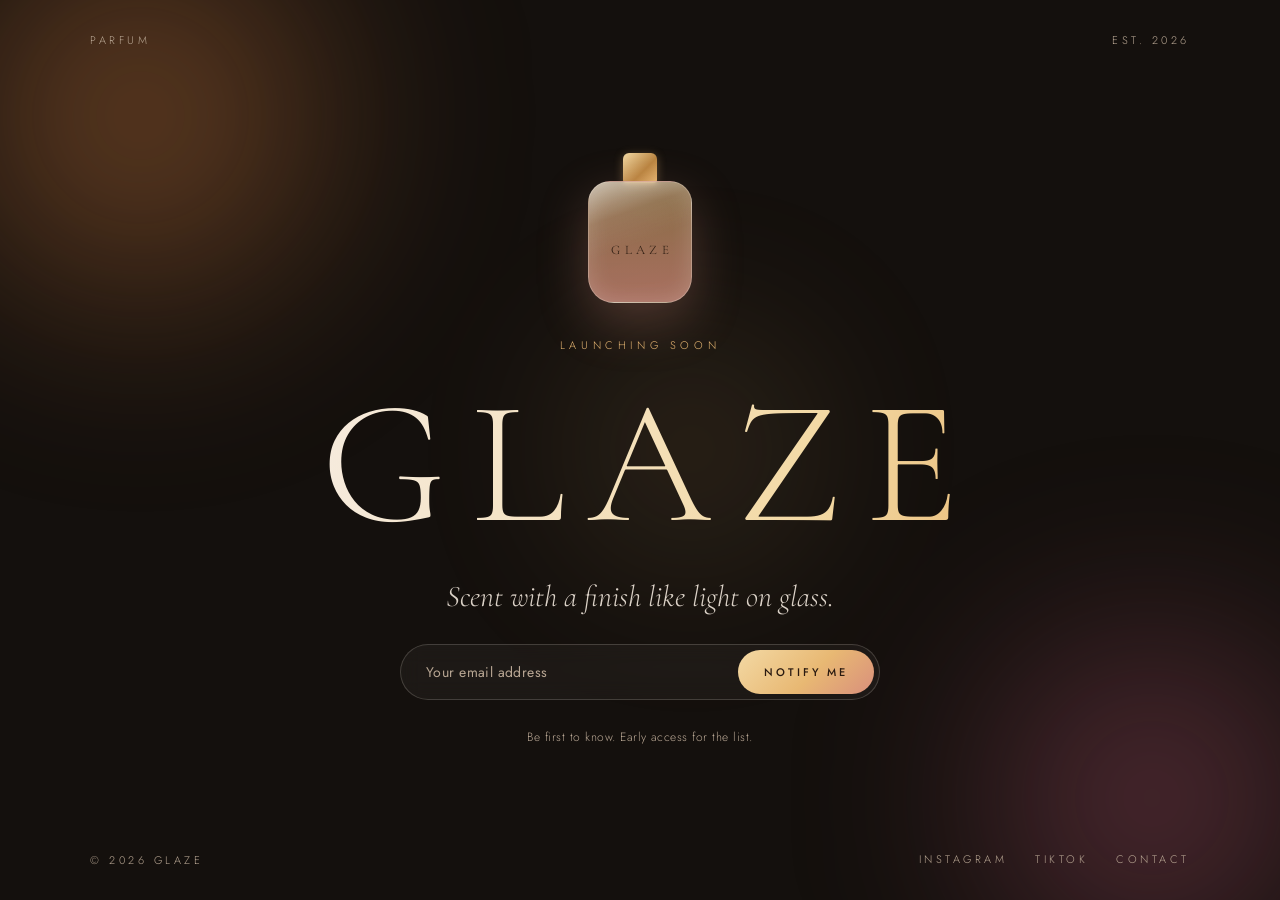
==== commit 55aaf56c: "Create index.html" ====
--- a/docs/index.html
+++ b/docs/index.html
@@ -1,971 +1,189 @@
-<!DOCTYPE html>
-<!-- This site was created in Webflow. https://webflow.com -->
-<!-- Last Published: Tue Oct 17 2023 12:20:46 GMT+0000 (Coordinated Universal Time) -->
-<html data-wf-domain="ovo-glaze.webflow.io" data-wf-page="6528431aa9128bfb4e6c40a7" data-wf-site="6528431aa9128bfb4e6c40a4">
+<!doctype html>
+<html lang="en">
 <head>
-	<meta http-equiv="Content-Type" content="text/html; charset=UTF-8"/>
-<link href="https://assets-global.website-files.com" rel="preconnect" />
-<title>Glaze</title>
-<meta content="Glaze is a premium unisex EDP perfume brand offering long-lasting fragrances crafted for modern men and women." name="description"/>
-<meta content="Glaze" property="og:title"/>
-<meta content="Glaze is a premium unisex EDP perfume brand offering long-lasting fragrances crafted for modern men and women." property="og:description"/>
-<meta content="Glaze" name="twitter:title"/>
-<meta content="Glaze is a premium unisex EDP perfume brand offering long-lasting fragrances crafted for modern men and women." name="twitter:description"/>
-<meta property="og:type" content="website"/>
-<meta content="summary_large_image" name="twitter:card"/>
-<meta content="width=device-width, initial-scale=1" name="viewport"/>
-<meta content="Webflow" name="generator"/>
-<link href="6528431aa9128bfb4e6c40a4/css/ovo-glaze.webflow.834b42d9d.css" rel="stylesheet" type="text/css"/>
-<link href="https://fonts.googleapis.com" rel="preconnect"/>
-<link href="https://fonts.gstatic.com" rel="preconnect" />
-<script src="ajax/libs/webfont/1.6.26/webfont.js" type="text/javascript">
-</script>
-<script type="text/javascript">WebFont.load({  google: {    families: ["Poppins:100,100italic,200,200italic,300,300italic,regular,italic,500,500italic,600,600italic,700,700italic,800,800italic,900,900italic","Croissant One:regular","Inter:100,200,300,regular,500"]  }});</script>
-<script type="text/javascript">!function(o,c){var n=c.documentElement,t=" w-mod-";n.className+=t+"js",("ontouchstart"in o||o.DocumentTouch&&c instanceof DocumentTouch)&&(n.className+=t+"touch")}(window,document);</script>
-<link href="6528431aa9128bfb4e6c40a4/652843c735ce8f641b2768de_Fav.png" rel="shortcut icon" type="image/x-icon"/>
-<link href="6528431aa9128bfb4e6c40a4/652843cb6b110b9ce4133f2e_Webclip.png" rel="apple-touch-icon"/>
-<script type="text/javascript">window.__WEBFLOW_CURRENCY_SETTINGS = {"currencyCode":"USD","symbol":"₹","decimal":".","fractionDigits":2,"group":",","template":"{{wf {\"path\":\"symbol\",\"type\":\"PlainText\"} }} {{wf {\"path\":\"amount\",\"type\":\"CommercePrice\"} }} {{wf {\"path\":\"currencyCode\",\"type\":\"PlainText\"} }}","hideDecimalForWholeNumbers":false};</script>
+<meta charset="utf-8">
+<meta name="viewport" content="width=device-width, initial-scale=1">
+<title>GLAZE — Launching Soon</title>
+<meta name="description" content="GLAZE. A new perfume house, arriving soon. Join the list for early access.">
+<link rel="preconnect" href="https://fonts.googleapis.com">
+<link rel="preconnect" href="https://fonts.gstatic.com" crossorigin>
+<link href="https://fonts.googleapis.com/css2?family=Cormorant+Garamond:ital,wght@0,300;0,400;1,300&family=Jost:wght@300;400;500&display=swap" rel="stylesheet">
+<style>
+  :root{
+    --bg:#14100d;
+    --ink:#f6ece1;
+    --muted:#b9a794;
+    --amber:#e8b873;
+    --rose:#d98f7c;
+    --gold:#f3d9a4;
+    --line:rgba(246,236,225,.18);
+  }
+  *{box-sizing:border-box;margin:0;padding:0}
+  html,body{height:100%}
+  body{
+    background:var(--bg);
+    color:var(--ink);
+    font-family:'Jost',system-ui,sans-serif;
+    font-weight:300;
+    overflow-x:hidden;
+    -webkit-font-smoothing:antialiased;
+  }
+
+  /* glossy drifting glow */
+  .glow{position:fixed;inset:0;z-index:0;pointer-events:none;overflow:hidden}
+  .glow span{
+    position:absolute;border-radius:50%;filter:blur(90px);opacity:.55;
+    animation:drift 22s ease-in-out infinite alternate;
+  }
+  .glow span:nth-child(1){width:46vmax;height:46vmax;left:-12vmax;top:-14vmax;background:radial-gradient(circle,#c9783f,transparent 65%)}
+  .glow span:nth-child(2){width:40vmax;height:40vmax;right:-10vmax;bottom:-12vmax;background:radial-gradient(circle,#a6506a,transparent 65%);animation-delay:-8s}
+  .glow span:nth-child(3){width:28vmax;height:28vmax;left:40%;top:30%;background:radial-gradient(circle,#e8b873,transparent 65%);opacity:.22;animation-delay:-14s}
+  @keyframes drift{to{transform:translate3d(6vmax,4vmax,0) scale(1.12)}}
+
+  main{
+    position:relative;z-index:1;
+    min-height:100vh;
+    display:flex;flex-direction:column;align-items:center;justify-content:space-between;
+    padding:32px 24px;
+    text-align:center;
+  }
+  header,footer{width:100%;max-width:1100px;display:flex;justify-content:space-between;align-items:center;
+    font-size:11px;letter-spacing:.32em;text-transform:uppercase;color:var(--muted)}
+
+  .hero{display:flex;flex-direction:column;align-items:center;gap:28px;padding:48px 0}
+
+  /* the bottle: a simple glazed glass form */
+  .bottle{position:relative;width:104px;height:150px;margin-bottom:6px}
+  .bottle .cap{
+    position:absolute;left:50%;top:0;transform:translateX(-50%);
+    width:34px;height:30px;border-radius:6px 6px 3px 3px;
+    background:linear-gradient(135deg,#f3d9a4,#b98440 60%,#e8b873);
+    box-shadow:0 2px 10px rgba(232,184,115,.35);
+  }
+  .bottle .body{
+    position:absolute;left:0;right:0;bottom:0;height:122px;border-radius:22px 22px 26px 26px;
+    background:
+      linear-gradient(160deg,rgba(255,255,255,.55) 0%,rgba(255,255,255,.08) 28%,rgba(255,255,255,0) 50%),
+      linear-gradient(180deg,rgba(232,184,115,.55),rgba(217,143,124,.75));
+    border:1px solid rgba(246,236,225,.35);
+    box-shadow:inset 0 0 22px rgba(255,255,255,.18),0 18px 50px rgba(217,143,124,.28);
+    backdrop-filter:blur(2px);
+    overflow:hidden;
+  }
+  .bottle .body::after{ /* glossy sweep */
+    content:"";position:absolute;top:-20%;left:-60%;width:40%;height:140%;
+    background:linear-gradient(100deg,transparent,rgba(255,255,255,.55),transparent);
+    transform:skewX(-18deg);
+    animation:sweep 5.5s ease-in-out infinite;
+  }
+  @keyframes sweep{0%,55%{left:-60%}100%{left:140%}}
+  .bottle .label{
+    position:absolute;left:50%;top:56%;transform:translate(-50%,-50%);
+    font-family:'Cormorant Garamond',serif;font-size:13px;letter-spacing:.34em;color:#2a1a10;padding-left:.34em;
+  }
+
+  .eyebrow{font-size:11px;letter-spacing:.42em;text-transform:uppercase;color:var(--amber)}
+  h1{
+    font-family:'Cormorant Garamond',serif;font-weight:300;
+    font-size:clamp(64px,16vw,176px);letter-spacing:.14em;padding-left:.14em;line-height:.95;
+    background:linear-gradient(100deg,#f6ece1 0%,#f3d9a4 35%,#e8b873 50%,#f6ece1 70%);
+    background-size:220% 100%;
+    -webkit-background-clip:text;background-clip:text;color:transparent;
+    animation:shine 7s ease-in-out infinite alternate;
+  }
+  @keyframes shine{to{background-position:100% 0}}
+  .tag{
+    font-family:'Cormorant Garamond',serif;font-style:italic;font-weight:300;
+    font-size:clamp(20px,3.4vw,30px);color:var(--ink);opacity:.88;max-width:30ch;line-height:1.3;
+  }
+
+  form{
+    display:flex;width:min(480px,100%);
+    border:1px solid var(--line);border-radius:999px;padding:5px;
+    background:rgba(255,255,255,.04);backdrop-filter:blur(10px);
+    transition:border-color .25s;
+  }
+  form:focus-within{border-color:var(--amber)}
+  input{
+    flex:1;min-width:0;background:none;border:0;outline:0;color:var(--ink);
+    font:400 14px 'Jost',sans-serif;padding:0 20px;letter-spacing:.03em;
+  }
+  input::placeholder{color:var(--muted)}
+  button{
+    border:0;cursor:pointer;border-radius:999px;padding:14px 26px;
+    font:500 11px 'Jost',sans-serif;letter-spacing:.26em;text-transform:uppercase;color:#2a1a10;
+    background:linear-gradient(135deg,#f3d9a4,#e8b873 55%,#d98f7c);
+    transition:transform .2s,box-shadow .2s;
+  }
+  button:hover{transform:translateY(-1px);box-shadow:0 8px 24px rgba(232,184,115,.35)}
+  button:focus-visible,input:focus-visible,a:focus-visible{outline:2px solid var(--gold);outline-offset:3px}
+  .note{font-size:12px;color:var(--muted);letter-spacing:.04em;min-height:18px}
+
+  footer a{color:inherit;text-decoration:none;border-bottom:1px solid transparent;transition:color .2s,border-color .2s}
+  footer a:hover{color:var(--ink);border-color:var(--ink)}
+  footer .links{display:flex;gap:28px}
+
+  @media (max-width:560px){
+    header span:last-child{display:none}
+    header{justify-content:center}
+    footer{flex-direction:column;gap:14px}
+    button{padding:14px 18px}
+  }
+  @media (prefers-reduced-motion:reduce){
+    *{animation:none!important;transition:none!important}
+  }
+</style>
 </head>
 <body>
-<div class="fixed-navbar">
-<div data-animation="default" data-collapse="medium" data-duration="0" data-easing="ease" data-easing2="ease" role="banner" class="navbar w-nav">
-<div class="container navbar-container">
-<div class="navbar-holder">
-<div class="navbar-container">
-<a href="index.html" aria-current="page" class="brand w-nav-brand w--current">
-<img src="6528431aa9128bfb4e6c40a4/652845ae1c60e083cf06eb35_Logo Black.svg" loading="lazy" alt="" class="brand-image"/>
-<img src="6528431aa9128bfb4e6c40a4/652845ae92344fe7aab6b421_Logo White.svg" loading="lazy" alt="" class="brand-image-invert"/>
-</a>
-<nav role="navigation" class="nav-menu w-nav-menu">
-<div class="nav-menu-link-holder">
-<div class="nav-menu-link-container">
-<div class="nav-links">
-<a href="#perfumes" class="nav-link w-nav-link">Perfumes</a>
-<a href="#About-Us" class="nav-link w-nav-link">Why Glaze</a>
-<a href="#footer" class="nav-link w-nav-link">Contact</a>
-</div>
-</div>
-</div>
-</nav>
-<div class="navbar-items">
-<div data-open-product="" data-wf-cart-type="rightDropdown" data-wf-cart-query="query Dynamo3 {
-  database {
-    id
-    commerceOrder {
-      comment
-      extraItems {
-        name
-        pluginId
-        pluginName
-        price {
-          decimalValue
-          string
-          unit
-          value
-        }
-      }
-      id
-      startedOn
-      statusFlags {
-        hasDownloads
-        hasSubscription
-        isFreeOrder
-        requiresShipping
-      }
-      subtotal {
-        decimalValue
-        string
-        unit
-        value
-      }
-      total {
-        decimalValue
-        string
-        unit
-        value
-      }
-      updatedOn
-      userItems {
-        count
-        id
-        price {
-          value
-          unit
-          decimalValue
-          string
-        }
-        product {
-          id
-          cmsLocaleId
-          draft
-          archived
-          f_ec_product_type_2dr10dr: productType {
-            id
-            name
-          }
-          f_name_: name
-          f_sku_properties_3dr: skuProperties {
-            id
-            name
-            enum {
-              id
-              name
-              slug
-            }
-          }
-        }
-        rowTotal {
-          decimalValue
-          string
-          unit
-          value
-        }
-        sku {
-          cmsLocaleId
-          draft
-          archived
-          f_main_image_4dr: mainImage {
-            url
-            file {
-              size
-              origFileName
-              createdOn
-              updatedOn
-              mimeType
-              width
-              height
-              variants {
-                origFileName
-                quality
-                height
-                width
-                s3Url
-                error
-                size
-              }
-            }
-            alt
-          }
-          f_sku_values_3dr: skuValues {
-            property {
-              id
-            }
-            value {
-              id
-            }
-          }
-          id
-        }
-        subscriptionFrequency
-        subscriptionInterval
-        subscriptionTrial
-      }
-      userItemsCount
-    }
-  }
-  site {
-    commerce {
-      id
-      businessAddress {
-        country
-      }
-      defaultCountry
-      defaultCurrency
-      quickCheckoutEnabled
-    }
-  }
-}" data-wf-page-link-href-prefix="" class="w-commerce-commercecartwrapper cart" data-node-type="commerce-cart-wrapper">
-<a class="w-commerce-commercecartopenlink cart-button w-inline-block" role="button" aria-haspopup="dialog" aria-label="Open cart" data-node-type="commerce-cart-open-link" href="#">
-<img src="6528431aa9128bfb4e6c40a4/6528431aa9128bfb4e6c4163_Shop Icon.svg" loading="lazy" alt="" class="cart-icon"/>
-<div data-wf-bindings="%5B%7B%22innerHTML%22%3A%7B%22type%22%3A%22Number%22%2C%22filter%22%3A%7B%22type%22%3A%22numberPrecision%22%2C%22params%22%3A%5B%220%22%2C%22numberPrecision%22%5D%7D%2C%22dataPath%22%3A%22database.commerceOrder.userItemsCount%22%7D%7D%5D" style="display:none" data-count-hide-rule="empty" class="w-commerce-commercecartopenlinkcount cart-quantity">0</div>
-</a>
-<div style="display:none" class="w-commerce-commercecartcontainerwrapper w-commerce-commercecartcontainerwrapper--cartType-rightDropdown" data-node-type="commerce-cart-container-wrapper">
-<div data-node-type="commerce-cart-container" role="dialog" class="w-commerce-commercecartcontainer cart-container">
-<div class="w-commerce-commercecartheader cart-header">
-<h5 class="w-commerce-commercecartheading">Your Cart</h5>
-<a class="w-commerce-commercecartcloselink close-button w-inline-block" role="button" aria-label="Close cart" data-node-type="commerce-cart-close-link">
-<img src="6528431aa9128bfb4e6c40a4/6528431aa9128bfb4e6c4164_X Black.svg" loading="lazy" alt="" class="x-icon"/>
-</a>
-</div>
-<div class="w-commerce-commercecartformwrapper">
-<form style="display:none" class="w-commerce-commercecartform" data-node-type="commerce-cart-form">
-<script type="text/x-wf-template" id="wf-template-01f2dd66-ff1f-33b3-827a-8ef0aee086c2">%3Cdiv%20class%3D%22w-commerce-commercecartitem%20cart-item%22%3E%3Cdiv%20class%3D%22cart-poduct-holder%22%3E%3Cimg%20data-wf-bindings%3D%22%255B%257B%2522src%2522%253A%257B%2522type%2522%253A%2522ImageRef%2522%252C%2522filter%2522%253A%257B%2522type%2522%253A%2522identity%2522%252C%2522params%2522%253A%255B%255D%257D%252C%2522dataPath%2522%253A%2522database.commerceOrder.userItems%255B%255D.sku.f_main_image_4dr%2522%257D%257D%255D%22%20src%3D%22%22%20alt%3D%22%22%20class%3D%22w-commerce-commercecartitemimage%20cart-thumbnail%20w-dyn-bind-empty%22%2F%3E%3Cdiv%20class%3D%22w-commerce-commercecartiteminfo%20div-block%22%3E%3Cdiv%20data-wf-bindings%3D%22%255B%257B%2522innerHTML%2522%253A%257B%2522type%2522%253A%2522PlainText%2522%252C%2522filter%2522%253A%257B%2522type%2522%253A%2522identity%2522%252C%2522params%2522%253A%255B%255D%257D%252C%2522dataPath%2522%253A%2522database.commerceOrder.userItems%255B%255D.product.f_name_%2522%257D%257D%255D%22%20class%3D%22w-commerce-commercecartproductname%20cart-title%20w-dyn-bind-empty%22%3E%3C%2Fdiv%3E%3Cdiv%20data-wf-bindings%3D%22%255B%257B%2522innerHTML%2522%253A%257B%2522type%2522%253A%2522CommercePrice%2522%252C%2522filter%2522%253A%257B%2522type%2522%253A%2522price%2522%252C%2522params%2522%253A%255B%255D%257D%252C%2522dataPath%2522%253A%2522database.commerceOrder.userItems%255B%255D.price%2522%257D%257D%255D%22%20class%3D%22cart-price%22%3E%24%C2%A00.00%C2%A0USD%3C%2Fdiv%3E%3Cscript%20type%3D%22text%2Fx-wf-template%22%20id%3D%22wf-template-01f2dd66-ff1f-33b3-827a-8ef0aee086c8%22%3E%253Cli%253E%253Cspan%2520data-wf-bindings%253D%2522%25255B%25257B%252522innerHTML%252522%25253A%25257B%252522type%252522%25253A%252522PlainText%252522%25252C%252522filter%252522%25253A%25257B%252522type%252522%25253A%252522identity%252522%25252C%252522params%252522%25253A%25255B%25255D%25257D%25252C%252522dataPath%252522%25253A%252522database.commerceOrder.userItems%25255B%25255D.product.f_sku_properties_3dr%25255B%25255D.name%252522%25257D%25257D%25255D%2522%2520class%253D%2522w-dyn-bind-empty%2522%253E%253C%252Fspan%253E%253Cspan%253E%253A%2520%253C%252Fspan%253E%253Cspan%2520data-wf-bindings%253D%2522%25255B%25257B%252522innerHTML%252522%25253A%25257B%252522type%252522%25253A%252522CommercePropValues%252522%25252C%252522filter%252522%25253A%25257B%252522type%252522%25253A%252522identity%252522%25252C%252522params%252522%25253A%25255B%25255D%25257D%25252C%252522dataPath%252522%25253A%252522database.commerceOrder.userItems%25255B%25255D.product.f_sku_properties_3dr%25255B%25255D%252522%25257D%25257D%25255D%2522%2520class%253D%2522w-dyn-bind-empty%2522%253E%253C%252Fspan%253E%253C%252Fli%253E%3C%2Fscript%3E%3Cul%20data-wf-bindings%3D%22%255B%257B%2522optionSets%2522%253A%257B%2522type%2522%253A%2522CommercePropTable%2522%252C%2522filter%2522%253A%257B%2522type%2522%253A%2522identity%2522%252C%2522params%2522%253A%255B%255D%257D%252C%2522dataPath%2522%253A%2522database.commerceOrder.userItems%255B%255D.product.f_sku_properties_3dr%5B%5D%2522%257D%257D%252C%257B%2522optionValues%2522%253A%257B%2522type%2522%253A%2522CommercePropValues%2522%252C%2522filter%2522%253A%257B%2522type%2522%253A%2522identity%2522%252C%2522params%2522%253A%255B%255D%257D%252C%2522dataPath%2522%253A%2522database.commerceOrder.userItems%255B%255D.sku.f_sku_values_3dr%2522%257D%257D%255D%22%20class%3D%22w-commerce-commercecartoptionlist%22%20data-wf-collection%3D%22database.commerceOrder.userItems%255B%255D.product.f_sku_properties_3dr%22%20data-wf-template-id%3D%22wf-template-01f2dd66-ff1f-33b3-827a-8ef0aee086c8%22%3E%3Cli%3E%3Cspan%20data-wf-bindings%3D%22%255B%257B%2522innerHTML%2522%253A%257B%2522type%2522%253A%2522PlainText%2522%252C%2522filter%2522%253A%257B%2522type%2522%253A%2522identity%2522%252C%2522params%2522%253A%255B%255D%257D%252C%2522dataPath%2522%253A%2522database.commerceOrder.userItems%255B%255D.product.f_sku_properties_3dr%255B%255D.name%2522%257D%257D%255D%22%20class%3D%22w-dyn-bind-empty%22%3E%3C%2Fspan%3E%3Cspan%3E%3A%20%3C%2Fspan%3E%3Cspan%20data-wf-bindings%3D%22%255B%257B%2522innerHTML%2522%253A%257B%2522type%2522%253A%2522CommercePropValues%2522%252C%2522filter%2522%253A%257B%2522type%2522%253A%2522identity%2522%252C%2522params%2522%253A%255B%255D%257D%252C%2522dataPath%2522%253A%2522database.commerceOrder.userItems%255B%255D.product.f_sku_properties_3dr%255B%255D%2522%257D%257D%255D%22%20class%3D%22w-dyn-bind-empty%22%3E%3C%2Fspan%3E%3C%2Fli%3E%3C%2Ful%3E%3Ca%20href%3D%22%23%22%20role%3D%22button%22%20data-wf-bindings%3D%22%255B%257B%2522data-commerce-sku-id%2522%253A%257B%2522type%2522%253A%2522ItemRef%2522%252C%2522filter%2522%253A%257B%2522type%2522%253A%2522identity%2522%252C%2522params%2522%253A%255B%255D%257D%252C%2522dataPath%2522%253A%2522database.commerceOrder.userItems%255B%255D.sku.id%2522%257D%257D%255D%22%20class%3D%22remove-button%20w-inline-block%22%20data-wf-cart-action%3D%22remove-item%22%20data-commerce-sku-id%3D%22%22%20aria-label%3D%22Remove%20item%20from%20cart%22%3E%3Cimg%20src%3D%22https%3A%2F%2Fcdn.prod.website-files.com%2F6528431aa9128bfb4e6c40a4%2F6528431aa9128bfb4e6c4164_X%2520Black.svg%22%20loading%3D%22lazy%22%20alt%3D%22%22%20class%3D%22x-icon%20small%22%2F%3E%3C%2Fa%3E%3C%2Fdiv%3E%3C%2Fdiv%3E%3Cdiv%20class%3D%22product-info%22%3E%3Cdiv%20class%3D%22quantity-holder%22%3E%3Cdiv%20class%3D%22quantity%22%3EQuantity%20%3A%C2%A0%3C%2Fdiv%3E%3Cinput%20aria-label%3D%22Update%20quantity%22%20data-wf-bindings%3D%22%255B%257B%2522value%2522%253A%257B%2522type%2522%253A%2522Number%2522%252C%2522filter%2522%253A%257B%2522type%2522%253A%2522numberPrecision%2522%252C%2522params%2522%253A%255B%25220%2522%252C%2522numberPrecision%2522%255D%257D%252C%2522dataPath%2522%253A%2522database.commerceOrder.userItems%255B%255D.count%2522%257D%257D%252C%257B%2522data-commerce-sku-id%2522%253A%257B%2522type%2522%253A%2522ItemRef%2522%252C%2522filter%2522%253A%257B%2522type%2522%253A%2522identity%2522%252C%2522params%2522%253A%255B%255D%257D%252C%2522dataPath%2522%253A%2522database.commerceOrder.userItems%255B%255D.sku.id%2522%257D%257D%255D%22%20data-wf-conditions%3D%22%257B%2522condition%2522%253A%257B%2522fields%2522%253A%257B%2522product%253Aec-product-type%2522%253A%257B%2522ne%2522%253A%2522e348fd487d0102946c9179d2a94bb613%2522%252C%2522type%2522%253A%2522Option%2522%257D%257D%257D%252C%2522dataPath%2522%253A%2522database.commerceOrder.userItems%255B%255D%2522%257D%22%20class%3D%22w-commerce-commercecartquantity%20quantity%22%20required%3D%22%22%20pattern%3D%22%5E%5B0-9%5D%2B%24%22%20inputMode%3D%22numeric%22%20type%3D%22number%22%20name%3D%22quantity%22%20autoComplete%3D%22off%22%20data-wf-cart-action%3D%22update-item-quantity%22%20data-commerce-sku-id%3D%22%22%20value%3D%221%22%2F%3E%3C%2Fdiv%3E%3C%2Fdiv%3E%3C%2Fdiv%3E</script>
-<div class="w-commerce-commercecartlist cart-list" data-wf-collection="database.commerceOrder.userItems" data-wf-template-id="wf-template-01f2dd66-ff1f-33b3-827a-8ef0aee086c2">
-<div class="w-commerce-commercecartitem cart-item">
-<div class="cart-poduct-holder">
-<img data-wf-bindings="%5B%7B%22src%22%3A%7B%22type%22%3A%22ImageRef%22%2C%22filter%22%3A%7B%22type%22%3A%22identity%22%2C%22params%22%3A%5B%5D%7D%2C%22dataPath%22%3A%22database.commerceOrder.userItems%5B%5D.sku.f_main_image_4dr%22%7D%7D%5D" src="" alt="" class="w-commerce-commercecartitemimage cart-thumbnail w-dyn-bind-empty"/>
-<div class="w-commerce-commercecartiteminfo div-block">
-<div data-wf-bindings="%5B%7B%22innerHTML%22%3A%7B%22type%22%3A%22PlainText%22%2C%22filter%22%3A%7B%22type%22%3A%22identity%22%2C%22params%22%3A%5B%5D%7D%2C%22dataPath%22%3A%22database.commerceOrder.userItems%5B%5D.product.f_name_%22%7D%7D%5D" class="w-commerce-commercecartproductname cart-title w-dyn-bind-empty">
-</div>
-<div data-wf-bindings="%5B%7B%22innerHTML%22%3A%7B%22type%22%3A%22CommercePrice%22%2C%22filter%22%3A%7B%22type%22%3A%22price%22%2C%22params%22%3A%5B%5D%7D%2C%22dataPath%22%3A%22database.commerceOrder.userItems%5B%5D.price%22%7D%7D%5D" class="cart-price">₹ 0.00 USD</div>
-<script type="text/x-wf-template" id="wf-template-01f2dd66-ff1f-33b3-827a-8ef0aee086c8">%3Cli%3E%3Cspan%20data-wf-bindings%3D%22%255B%257B%2522innerHTML%2522%253A%257B%2522type%2522%253A%2522PlainText%2522%252C%2522filter%2522%253A%257B%2522type%2522%253A%2522identity%2522%252C%2522params%2522%253A%255B%255D%257D%252C%2522dataPath%2522%253A%2522database.commerceOrder.userItems%255B%255D.product.f_sku_properties_3dr%255B%255D.name%2522%257D%257D%255D%22%20class%3D%22w-dyn-bind-empty%22%3E%3C%2Fspan%3E%3Cspan%3E%3A%20%3C%2Fspan%3E%3Cspan%20data-wf-bindings%3D%22%255B%257B%2522innerHTML%2522%253A%257B%2522type%2522%253A%2522CommercePropValues%2522%252C%2522filter%2522%253A%257B%2522type%2522%253A%2522identity%2522%252C%2522params%2522%253A%255B%255D%257D%252C%2522dataPath%2522%253A%2522database.commerceOrder.userItems%255B%255D.product.f_sku_properties_3dr%255B%255D%2522%257D%257D%255D%22%20class%3D%22w-dyn-bind-empty%22%3E%3C%2Fspan%3E%3C%2Fli%3E</script>
-<ul data-wf-bindings="%5B%7B%22optionSets%22%3A%7B%22type%22%3A%22CommercePropTable%22%2C%22filter%22%3A%7B%22type%22%3A%22identity%22%2C%22params%22%3A%5B%5D%7D%2C%22dataPath%22%3A%22database.commerceOrder.userItems%5B%5D.product.f_sku_properties_3dr[]%22%7D%7D%2C%7B%22optionValues%22%3A%7B%22type%22%3A%22CommercePropValues%22%2C%22filter%22%3A%7B%22type%22%3A%22identity%22%2C%22params%22%3A%5B%5D%7D%2C%22dataPath%22%3A%22database.commerceOrder.userItems%5B%5D.sku.f_sku_values_3dr%22%7D%7D%5D" class="w-commerce-commercecartoptionlist" data-wf-collection="database.commerceOrder.userItems%5B%5D.product.f_sku_properties_3dr" data-wf-template-id="wf-template-01f2dd66-ff1f-33b3-827a-8ef0aee086c8">
-<li>
-<span data-wf-bindings="%5B%7B%22innerHTML%22%3A%7B%22type%22%3A%22PlainText%22%2C%22filter%22%3A%7B%22type%22%3A%22identity%22%2C%22params%22%3A%5B%5D%7D%2C%22dataPath%22%3A%22database.commerceOrder.userItems%5B%5D.product.f_sku_properties_3dr%5B%5D.name%22%7D%7D%5D" class="w-dyn-bind-empty">
-</span>
-<span>: </span>
-<span data-wf-bindings="%5B%7B%22innerHTML%22%3A%7B%22type%22%3A%22CommercePropValues%22%2C%22filter%22%3A%7B%22type%22%3A%22identity%22%2C%22params%22%3A%5B%5D%7D%2C%22dataPath%22%3A%22database.commerceOrder.userItems%5B%5D.product.f_sku_properties_3dr%5B%5D%22%7D%7D%5D" class="w-dyn-bind-empty">
-</span>
-</li>
-</ul>
-<a href="#" role="button" data-wf-bindings="%5B%7B%22data-commerce-sku-id%22%3A%7B%22type%22%3A%22ItemRef%22%2C%22filter%22%3A%7B%22type%22%3A%22identity%22%2C%22params%22%3A%5B%5D%7D%2C%22dataPath%22%3A%22database.commerceOrder.userItems%5B%5D.sku.id%22%7D%7D%5D" class="remove-button w-inline-block" data-wf-cart-action="remove-item" data-commerce-sku-id="" aria-label="Remove item from cart">
-<img src="6528431aa9128bfb4e6c40a4/6528431aa9128bfb4e6c4164_X Black.svg" loading="lazy" alt="" class="x-icon small"/>
-</a>
-</div>
-</div>
-<div class="product-info">
-<div class="quantity-holder">
-<div class="quantity">Quantity : </div>
-<input aria-label="Update quantity" data-wf-bindings="%5B%7B%22value%22%3A%7B%22type%22%3A%22Number%22%2C%22filter%22%3A%7B%22type%22%3A%22numberPrecision%22%2C%22params%22%3A%5B%220%22%2C%22numberPrecision%22%5D%7D%2C%22dataPath%22%3A%22database.commerceOrder.userItems%5B%5D.count%22%7D%7D%2C%7B%22data-commerce-sku-id%22%3A%7B%22type%22%3A%22ItemRef%22%2C%22filter%22%3A%7B%22type%22%3A%22identity%22%2C%22params%22%3A%5B%5D%7D%2C%22dataPath%22%3A%22database.commerceOrder.userItems%5B%5D.sku.id%22%7D%7D%5D" data-wf-conditions="%7B%22condition%22%3A%7B%22fields%22%3A%7B%22product%3Aec-product-type%22%3A%7B%22ne%22%3A%22e348fd487d0102946c9179d2a94bb613%22%2C%22type%22%3A%22Option%22%7D%7D%7D%2C%22dataPath%22%3A%22database.commerceOrder.userItems%5B%5D%22%7D" class="w-commerce-commercecartquantity quantity" required="" pattern="^[0-9]+₹" inputMode="numeric" type="number" name="quantity" autoComplete="off" data-wf-cart-action="update-item-quantity" data-commerce-sku-id="" value="1"/>
-</div>
-</div>
-</div>
-</div>
-<div class="w-commerce-commercecartfooter cart-footer">
-<div aria-atomic="true" aria-live="polite" class="w-commerce-commercecartlineitem">
-<div>Subtotal</div>
-<div data-wf-bindings="%5B%7B%22innerHTML%22%3A%7B%22type%22%3A%22CommercePrice%22%2C%22filter%22%3A%7B%22type%22%3A%22price%22%2C%22params%22%3A%5B%5D%7D%2C%22dataPath%22%3A%22database.commerceOrder.subtotal%22%7D%7D%5D" class="w-commerce-commercecartordervalue price-small">
-</div>
-</div>
-<div>
-<div data-node-type="commerce-cart-quick-checkout-actions" style="display:none">
-<a data-node-type="commerce-cart-apple-pay-button" role="button" aria-label="Apple Pay" aria-haspopup="dialog" style="background-image:-webkit-named-image(apple-pay-logo-white);background-size:100% 50%;background-position:50% 50%;background-repeat:no-repeat" class="w-commerce-commercecartapplepaybutton" tabindex="0">
-<div>
-</div>
-</a>
-<a data-node-type="commerce-cart-quick-checkout-button" role="button" tabindex="0" aria-haspopup="dialog" style="display:none" class="w-commerce-commercecartquickcheckoutbutton">
-<svg class="w-commerce-commercequickcheckoutgoogleicon" xmlns="http://www.w3.org/2000/svg" xmlns:xlink="http://www.w3.org/1999/xlink" width="16" height="16" viewBox="0 0 16 16">
-<defs>
-<polygon id="google-mark-a" points="0 .329 3.494 .329 3.494 7.649 0 7.649">
-</polygon>
-<polygon id="google-mark-c" points=".894 0 13.169 0 13.169 6.443 .894 6.443">
-</polygon>
-</defs>
-<g fill="none" fill-rule="evenodd">
-<path fill="#4285F4" d="M10.5967,12.0469 L10.5967,14.0649 L13.1167,14.0649 C14.6047,12.6759 15.4577,10.6209 15.4577,8.1779 C15.4577,7.6339 15.4137,7.0889 15.3257,6.5559 L7.8887,6.5559 L7.8887,9.6329 L12.1507,9.6329 C11.9767,10.6119 11.4147,11.4899 10.5967,12.0469">
-</path>
-<path fill="#34A853" d="M7.8887,16 C10.0137,16 11.8107,15.289 13.1147,14.067 C13.1147,14.066 13.1157,14.065 13.1167,14.064 L10.5967,12.047 C10.5877,12.053 10.5807,12.061 10.5727,12.067 C9.8607,12.556 8.9507,12.833 7.8887,12.833 C5.8577,12.833 4.1387,11.457 3.4937,9.605 L0.8747,9.605 L0.8747,11.648 C2.2197,14.319 4.9287,16 7.8887,16">
-</path>
-<g transform="translate(0 4)">
-<mask id="google-mark-b" fill="#fff">
-<use xlink:href="#google-mark-a">
-</use>
-</mask>
-<path fill="#FBBC04" d="M3.4639,5.5337 C3.1369,4.5477 3.1359,3.4727 3.4609,2.4757 L3.4639,2.4777 C3.4679,2.4657 3.4749,2.4547 3.4789,2.4427 L3.4939,0.3287 L0.8939,0.3287 C0.8799,0.3577 0.8599,0.3827 0.8459,0.4117 C-0.2821,2.6667 -0.2821,5.3337 0.8459,7.5887 L0.8459,7.5997 C0.8549,7.6167 0.8659,7.6317 0.8749,7.6487 L3.4939,5.6057 C3.4849,5.5807 3.4729,5.5587 3.4639,5.5337" mask="url(#google-mark-b)">
-</path>
-</g>
-<mask id="google-mark-d" fill="#fff">
-<use xlink:href="#google-mark-c">
-</use>
-</mask>
-<path fill="#EA4335" d="M0.894,4.3291 L3.478,6.4431 C4.113,4.5611 5.843,3.1671 7.889,3.1671 C9.018,3.1451 10.102,3.5781 10.912,4.3671 L13.169,2.0781 C11.733,0.7231 9.85,-0.0219 7.889,0.0001 C4.941,0.0001 2.245,1.6791 0.894,4.3291" mask="url(#google-mark-d)">
-</path>
-</g>
-</svg>
-<svg class="w-commerce-commercequickcheckoutmicrosofticon" xmlns="http://www.w3.org/2000/svg" width="16" height="16" viewBox="0 0 16 16">
-<g fill="none" fill-rule="evenodd">
-<polygon fill="#F05022" points="7 7 1 7 1 1 7 1">
-</polygon>
-<polygon fill="#7DB902" points="15 7 9 7 9 1 15 1">
-</polygon>
-<polygon fill="#00A4EE" points="7 15 1 15 1 9 7 9">
-</polygon>
-<polygon fill="#FFB700" points="15 15 9 15 9 9 15 9">
-</polygon>
-</g>
-</svg>
-<div>Pay with browser.</div>
-</a>
-</div>
-<a href="checkout.html" value="Continue to Checkout" class="w-commerce-commercecartcheckoutbutton button" data-loading-text="Hang Tight..." data-node-type="cart-checkout-button">Continue to Checkout</a>
-</div>
-</div>
-</form>
-<div class="w-commerce-commercecartemptystate empty-state">
-<div aria-label="This cart is empty" aria-live="polite">No items found.</div>
-<a href="#perfumes" class="button w-button">Shop Now</a>
-</div>
-<div aria-live="assertive" style="display:none" data-node-type="commerce-cart-error" class="w-commerce-commercecarterrorstate error-message">
-<div class="w-cart-error-msg" data-w-cart-quantity-error="Product is not available in this quantity." data-w-cart-general-error="Something went wrong when adding this item to the cart." data-w-cart-checkout-error="Checkout is disabled on this site." data-w-cart-cart_order_min-error="The order minimum was not met. Add more items to your cart to continue." data-w-cart-subscription_error-error="Before you purchase, please use your email invite to verify your address so we can send order updates.">Product is not available in this quantity.</div>
-</div>
-</div>
-</div>
-</div>
-</div>
-<div class="nav-menu-button-holder">
-<a href="#perfumes" class="button nav-button w-button">Shop</a>
-</div>
-<div class="menu-button w-nav-button">
-<div data-w-id="5b8980e8-1aac-0fb9-007a-88b6bbb23640" class="w-icon-nav-menu">
-</div>
-</div>
-</div>
-</div>
-</div>
-</div>
-</div>
-</div>
-<div id="Pearl" data-w-id="cc9c13bb-83ce-67e9-35d9-13a9de05ac4b" class="section">
-<div data-w-id="0499f7db-fe78-413e-139f-8c12335cb944" class="hero-section-wrapper">
-<div class="container hero-container">
-<div class="hero-section-text-holder">
-<div class="hero-text-container">
-<div style="-webkit-transform:translate3d(40px, -40px, 0) scale3d(1.2, 1.2, 1) rotateX(0) rotateY(0) rotateZ(0) skew(0, 0);-moz-transform:translate3d(40px, -40px, 0) scale3d(1.2, 1.2, 1) rotateX(0) rotateY(0) rotateZ(0) skew(0, 0);-ms-transform:translate3d(40px, -40px, 0) scale3d(1.2, 1.2, 1) rotateX(0) rotateY(0) rotateZ(0) skew(0, 0);transform:translate3d(40px, -40px, 0) scale3d(1.2, 1.2, 1) rotateX(0) rotateY(0) rotateZ(0) skew(0, 0)" class="text-holder">
-<div class="perspective">
-<div style="-webkit-transform:translate3d(0, 36px, 0) scale3d(1, 1, 1) rotateX(0deg) rotateY(-81deg) rotateZ(null) skew(0, 0);-moz-transform:translate3d(0, 36px, 0) scale3d(1, 1, 1) rotateX(0deg) rotateY(-81deg) rotateZ(null) skew(0, 0);-ms-transform:translate3d(0, 36px, 0) scale3d(1, 1, 1) rotateX(0deg) rotateY(-81deg) rotateZ(null) skew(0, 0);transform:translate3d(0, 36px, 0) scale3d(1, 1, 1) rotateX(0deg) rotateY(-81deg) rotateZ(null) skew(0, 0);transform-style:preserve-3d;opacity:0" class="text-animate-01">
-<h1 class="hero-text">Your</h1>
-</div>
-</div>
-<div class="perspective">
-<div style="-webkit-transform:translate3d(0, 36px, 0) scale3d(1, 1, 1) rotateX(0deg) rotateY(-81deg) rotateZ(0) skew(0, 0);-moz-transform:translate3d(0, 36px, 0) scale3d(1, 1, 1) rotateX(0deg) rotateY(-81deg) rotateZ(0) skew(0, 0);-ms-transform:translate3d(0, 36px, 0) scale3d(1, 1, 1) rotateX(0deg) rotateY(-81deg) rotateZ(0) skew(0, 0);transform:translate3d(0, 36px, 0) scale3d(1, 1, 1) rotateX(0deg) rotateY(-81deg) rotateZ(0) skew(0, 0);opacity:0;transform-style:preserve-3d" class="text-animate-02">
-<h1 class="hero-text">Scent.</h1>
-</div>
-</div>
-<div style="-webkit-transform:translate3d(40px, -40px, 0) scale3d(1.2, 1.2, 1) rotateX(0) rotateY(0) rotateZ(0) skew(0, 0);-moz-transform:translate3d(40px, -40px, 0) scale3d(1.2, 1.2, 1) rotateX(0) rotateY(0) rotateZ(0) skew(0, 0);-ms-transform:translate3d(40px, -40px, 0) scale3d(1.2, 1.2, 1) rotateX(0) rotateY(0) rotateZ(0) skew(0, 0);transform:translate3d(40px, -40px, 0) scale3d(1.2, 1.2, 1) rotateX(0) rotateY(0) rotateZ(0) skew(0, 0)" class="text-holder">
-<div class="perspective next">
-<div style="-webkit-transform:translate3d(0, 36px, 0) scale3d(1, 1, 1) rotateX(0deg) rotateY(-81deg) rotateZ(0) skew(0, 0);-moz-transform:translate3d(0, 36px, 0) scale3d(1, 1, 1) rotateX(0deg) rotateY(-81deg) rotateZ(0) skew(0, 0);-ms-transform:translate3d(0, 36px, 0) scale3d(1, 1, 1) rotateX(0deg) rotateY(-81deg) rotateZ(0) skew(0, 0);transform:translate3d(0, 36px, 0) scale3d(1, 1, 1) rotateX(0deg) rotateY(-81deg) rotateZ(0) skew(0, 0);transform-style:preserve-3d;opacity:0" class="text-animate-03">
-<h1 class="hero-text">Your</h1>
-</div>
-</div>
-<div class="perspective">
-<div style="-webkit-transform:translate3d(0, 36px, 0) scale3d(1, 1, 1) rotateX(0deg) rotateY(-81deg) rotateZ(0) skew(0, 0);-moz-transform:translate3d(0, 36px, 0) scale3d(1, 1, 1) rotateX(0deg) rotateY(-81deg) rotateZ(0) skew(0, 0);-ms-transform:translate3d(0, 36px, 0) scale3d(1, 1, 1) rotateX(0deg) rotateY(-81deg) rotateZ(0) skew(0, 0);transform:translate3d(0, 36px, 0) scale3d(1, 1, 1) rotateX(0deg) rotateY(-81deg) rotateZ(0) skew(0, 0);opacity:0;transform-style:preserve-3d" class="text-animate-04">
-<h1 class="hero-text">
-<span class="fancy-font">glaze.</span>
-</h1>
-</div>
-</div>
+<div class="glow" aria-hidden="true"><span></span><span></span><span></span></div>
 
-</div>
-</div>
-<div style="opacity:0;-webkit-transform:translate3d(0, 35px, 0) scale3d(1, 1, 1) rotateX(0) rotateY(0) rotateZ(0) skew(0, 0);-moz-transform:translate3d(0, 35px, 0) scale3d(1, 1, 1) rotateX(0) rotateY(0) rotateZ(0) skew(0, 0);-ms-transform:translate3d(0, 35px, 0) scale3d(1, 1, 1) rotateX(0) rotateY(0) rotateZ(0) skew(0, 0);transform:translate3d(0, 35px, 0) scale3d(1, 1, 1) rotateX(0) rotateY(0) rotateZ(0) skew(0, 0)" class="hero-button-holder">
-<a href="launch.html" class="button secondary w-button">Free Perfumes</a>
-</div>
-</div>
-</div>
-</div>
-<div class="hero-background-holder">
-<img src="imgs/banner.png" loading="lazy" style="-webkit-transform:translate3d(0, 0, 0) scale3d(1.04, 1.04, 1) rotateX(0) rotateY(0) rotateZ(0) skew(0, 0);-moz-transform:translate3d(0, 0, 0) scale3d(1.04, 1.04, 1) rotateX(0) rotateY(0) rotateZ(0) skew(0, 0);-ms-transform:translate3d(0, 0, 0) scale3d(1.04, 1.04, 1) rotateX(0) rotateY(0) rotateZ(0) skew(0, 0);transform:translate3d(0, 0, 0) scale3d(1.04, 1.04, 1) rotateX(0) rotateY(0) rotateZ(0) skew(0, 0)" sizes="100vw" alt="" srcset="imgs/banner.png" class="hero-background"/>
-</div>
-</div>
-</div>
+<main>
+  <header>
+    <span>Parfum</span>
+    <span>Est. 2026</span>
+  </header>
 
-
-<br><br>
-<style>
-.shiny-img-box {
-    width: 90%;
-    max-width: 600px;
-    margin: 0 auto;
-    padding: 3px;
-    border-radius: 22px;
-    position: relative;
-    overflow: hidden;
-    background: #111;
-}
-
-/* Shiny moving border */
-.shiny-img-box::before {
-    content: "";
-    position: absolute;
-    inset: -100%;
-    background: conic-gradient(
-        transparent 0deg,
-        transparent 250deg,
-        #ffffff 280deg,
-        #dcdcdc 300deg,
-        transparent 330deg,
-        transparent 360deg
-    );
-    animation: shineBorder 2s linear infinite;
-}
-
-/* Inner area */
-.shiny-img-inner {
-    position: relative;
-    z-index: 2;
-    border-radius: 19px;
-    overflow: hidden;
-    background: #000;
-}
-
-.shiny-img-inner img {
-    display: block;
-    width: 100%;
-    height: auto;
-    border-radius: 19px;
-}
-
-/* Animation */
-@keyframes shineBorder {
-    0% {
-        transform: rotate(0deg);
-    }
-
-    100% {
-        transform: rotate(360deg);
-    }
-}
-
-/* Mobile */
-@media (max-width: 600px) {
-    .shiny-img-box {
-        max-width: 100%;
-        padding: 2px;
-        border-radius: 16px;
-    }
-
-    .shiny-img-inner,
-    .shiny-img-inner img {
-        border-radius: 14px;
-    }
-}
-</style>
-
-
-<div class="shiny-img-box">
-    <div class="shiny-img-inner">
-      <a href="launch.html">
-        <img src="imgs/freebanner.png" alt="Image">
-      </a>
-    </div>
-</div>
-
-
-
-<div class="section" id="perfumes">
-<div class="padding-section">
-<div class="container">
-<div class="titles-holder">
-<div class="w-layout-grid titles-grid">
-<div id="w-node-_9829675c-70e4-f282-6af5-f6ef1f037771-4e6c40a7" class="fade-in-on-scroll">
-<h3 class="title">Unisex Perfumes</h3>
-</div>
-<div id="w-node-_9829675c-70e4-f282-6af5-f6ef1f037774-4e6c40a7" class="title-paragraph-wrapper">
-<div class="fade-in-on-scroll">
-<!--<p>Lorem ipsum dolor sit amet, consectetur adipiscing elit. Suspendisse gravida, felis eget congue placerat, lorem augue Euismod sapien, sit amet pretium nunc</p>-->
-</div>
-</div>
-</div>
-</div>
-<div class="blog-grid-wrapper w-dyn-list">
-<div role="list" class="blog-grid w-dyn-items">  
-<div role="listitem" class="blog-grid-item w-dyn-item"  onclick="window.location.href='aqua.html';"
-     style="cursor:pointer;">
-<div class="blog-item">
-<a href="aqua.html" class="blog-thumbnail-holder shop w-inline-block">
-<img src="imgs/haqua.png" loading="lazy" data-wf-sku-bindings="%5B%7B%22from%22%3A%22f_main_image_4dr%22%2C%22to%22%3A%22src%22%7D%5D" alt="" sizes="(max-width: 479px) 93vw, (max-width: 767px) 96vw, (max-width: 991px) 45vw, (max-width: 1439px) 29vw, 405.34375px" srcset="imgs/haqua.png" class="blog-thumbnail"/>
-<div class="view-details">
-<div class="view-details-text">View Details</div>
-</div>
-</a>
-<div class="blog-title-wrapper">
-<div class="blog-title bigger">Aqua<span style="font-size: 10px;"> by Glaze</span></div>
-<div>
-<form data-node-type="commerce-add-to-cart-form" data-commerce-sku-id="6528431aa9128bfb4e6c40e4" data-commerce-product-id="6528431aa9128bfb4e6c4159" class="w-commerce-commerceaddtocartform">
-<div data-wf-sku-bindings="%5B%7B%22from%22%3A%22f_sku_values_3dr%22%2C%22to%22%3A%22optionValues%22%7D%5D" data-commerce-product-sku-values="%7B%7D" data-node-type="commerce-add-to-cart-option-list" data-commerce-product-id="6528431aa9128bfb4e6c4159" data-preselect-default-variant="false" class="hide" role="group">
-</div>
-<label for="quantity-d30a1357a3f1887f0bcc991852082c0e" class="hide">Quantity</label>
-<input onclick="return false;" type="submit" data-node-type="commerce-add-to-cart-button" data-loading-text="Adding to cart..." aria-busy="false" aria-haspopup="dialog" class="w-commerce-commerceaddtocartbutton add-to-cart-button" value="100 ml"/>
-<a data-node-type="commerce-buy-now-button" aria-busy="false" aria-haspopup="false" data-default-text="Buy now" data-subscription-text="Subscribe now" style="display:none" class="w-commerce-commercebuynowbutton" href="checkout.html">Buy now</a>
-</form>
-<div style="display:none" class="w-commerce-commerceaddtocartoutofstock" tabindex="0">
-<div>This product is out of stock.</div>
-</div>
-<div aria-live="assertive" data-node-type="commerce-add-to-cart-error" style="display:none" class="w-commerce-commerceaddtocarterror">
-<div data-node-type="commerce-add-to-cart-error" data-w-add-to-cart-quantity-error="Product is not available in this quantity." data-w-add-to-cart-general-error="Something went wrong when adding this item to the cart." data-w-add-to-cart-mixed-cart-error="You can’t purchase another product with a subscription." data-w-add-to-cart-buy-now-error="Something went wrong when trying to purchase this item." data-w-add-to-cart-checkout-disabled-error="Checkout is disabled on this site." data-w-add-to-cart-select-all-options-error="Please select an option in each set.">Product is not available in this quantity.</div>
-</div>
-</div>
-</div>
-<div class="pricing-wrapper">
-<p data-wf-sku-bindings="%5B%7B%22from%22%3A%22f_price_%22%2C%22to%22%3A%22innerHTML%22%7D%5D" class="caption">₹ 450</p>
-<p data-wf-sku-bindings="%5B%7B%22from%22%3A%22f_compare_at_price_7dr10dr%22%2C%22to%22%3A%22innerHTML%22%7D%5D" class="caption old-price">₹ 750</p>
-</div>
-</div>
-</div>
-
-<div role="listitem" class="blog-grid-item w-dyn-item" onclick="window.location.href='flare.html';"
-     style="cursor:pointer;">
-<div class="blog-item">
-<a href="flare.html" class="blog-thumbnail-holder shop w-inline-block">
-<img src="imgs/hflare.png" loading="lazy" data-wf-sku-bindings="%5B%7B%22from%22%3A%22f_main_image_4dr%22%2C%22to%22%3A%22src%22%7D%5D" alt="" sizes="(max-width: 479px) 93vw, (max-width: 767px) 96vw, (max-width: 991px) 45vw, (max-width: 1439px) 29vw, 405.34375px" srcset="imgs/hflare.png" class="blog-thumbnail"/>
-<div class="view-details">
-<div class="view-details-text">View Details</div>
-</div>
-</a>
-<div class="blog-title-wrapper">
-<div class="blog-title bigger">Flare<span style="font-size: 10px;"> by Glaze</span></div>
-<div>
-<form data-node-type="commerce-add-to-cart-form" data-commerce-sku-id="6528431aa9128bfb4e6c40e6" data-commerce-product-id="6528431aa9128bfb4e6c4157" class="w-commerce-commerceaddtocartform">
-<div data-wf-sku-bindings="%5B%7B%22from%22%3A%22f_sku_values_3dr%22%2C%22to%22%3A%22optionValues%22%7D%5D" data-commerce-product-sku-values="%7B%7D" data-node-type="commerce-add-to-cart-option-list" data-commerce-product-id="6528431aa9128bfb4e6c4157" data-preselect-default-variant="false" class="hide" role="group">
-</div>
-<label for="quantity-d30a1357a3f1887f0bcc991852082c0e" class="hide">Quantity</label>
-<input onclick="return false;" type="submit" data-node-type="commerce-add-to-cart-button" data-loading-text="Adding to cart..." aria-busy="false" aria-haspopup="dialog" class="w-commerce-commerceaddtocartbutton add-to-cart-button" value="100 ml"/>
-<a data-node-type="commerce-buy-now-button" aria-busy="false" aria-haspopup="false" data-default-text="Buy now" data-subscription-text="Subscribe now" style="display:none" class="w-commerce-commercebuynowbutton" href="checkout.html">Buy now</a>
-</form>
-<div style="display:none" class="w-commerce-commerceaddtocartoutofstock" tabindex="0">
-<div>This product is out of stock.</div>
-</div>
-<div aria-live="assertive" data-node-type="commerce-add-to-cart-error" style="display:none" class="w-commerce-commerceaddtocarterror">
-<div data-node-type="commerce-add-to-cart-error" data-w-add-to-cart-quantity-error="Product is not available in this quantity." data-w-add-to-cart-general-error="Something went wrong when adding this item to the cart." data-w-add-to-cart-mixed-cart-error="You can’t purchase another product with a subscription." data-w-add-to-cart-buy-now-error="Something went wrong when trying to purchase this item." data-w-add-to-cart-checkout-disabled-error="Checkout is disabled on this site." data-w-add-to-cart-select-all-options-error="Please select an option in each set.">Product is not available in this quantity.</div>
-</div>
-</div>
-</div>
-<div class="pricing-wrapper">
-<p data-wf-sku-bindings="%5B%7B%22from%22%3A%22f_price_%22%2C%22to%22%3A%22innerHTML%22%7D%5D" class="caption">₹ 450</p>
-<p data-wf-sku-bindings="%5B%7B%22from%22%3A%22f_compare_at_price_7dr10dr%22%2C%22to%22%3A%22innerHTML%22%7D%5D" class="caption old-price">₹ 750</p>
-<p data-wf-sku-bindings="%5B%7B%22from%22%3A%22f_compare_at_price_7dr10dr%22%2C%22to%22%3A%22innerHTML%22%7D%5D" class="caption old-price w-dyn-bind-empty">
-</p>
-</div>
-</div>
-</div>
-
-<div role="listitem" class="blog-grid-item w-dyn-item" onclick="window.location.href='shadow.html';"
-     style="cursor:pointer;">
-<div class="blog-item">
-<a href="shadow.html" class="blog-thumbnail-holder shop w-inline-block">
-<img src="imgs/hshadow.png" loading="lazy" data-wf-sku-bindings="%5B%7B%22from%22%3A%22f_main_image_4dr%22%2C%22to%22%3A%22src%22%7D%5D" alt="" sizes="(max-width: 479px) 93vw, (max-width: 767px) 96vw, (max-width: 991px) 45vw, (max-width: 1439px) 29vw, 405.34375px" srcset="imgs/hshadow.png" class="blog-thumbnail"/>
-<div class="view-details">
-<div class="view-details-text">View Details</div>
-</div>
-</a>
-<div class="blog-title-wrapper">
-<div class="blog-title bigger">Shadow<span style="font-size: 10px;"> by Glaze</span></div>
-<div>
-<form data-node-type="commerce-add-to-cart-form" data-commerce-sku-id="6528431aa9128bfb4e6c40e5" data-commerce-product-id="6528431aa9128bfb4e6c4156" class="w-commerce-commerceaddtocartform">
-<div data-wf-sku-bindings="%5B%7B%22from%22%3A%22f_sku_values_3dr%22%2C%22to%22%3A%22optionValues%22%7D%5D" data-commerce-product-sku-values="%7B%7D" data-node-type="commerce-add-to-cart-option-list" data-commerce-product-id="6528431aa9128bfb4e6c4156" data-preselect-default-variant="false" class="hide" role="group">
-</div>
-<label for="quantity-d30a1357a3f1887f0bcc991852082c0e" class="hide">Quantity</label>
-<input onclick="return false;" type="submit" data-node-type="commerce-add-to-cart-button" data-loading-text="Adding to cart..." aria-busy="false" aria-haspopup="dialog" class="w-commerce-commerceaddtocartbutton add-to-cart-button" value="100 ml"/>
-<a data-node-type="commerce-buy-now-button" aria-busy="false" aria-haspopup="false" data-default-text="Buy now" data-subscription-text="Subscribe now" style="display:none" class="w-commerce-commercebuynowbutton" href="checkout.html">Buy now</a>
-</form>
-<div style="display:none" class="w-commerce-commerceaddtocartoutofstock" tabindex="0">
-<div>This product is out of stock.</div>
-</div>
-<div aria-live="assertive" data-node-type="commerce-add-to-cart-error" style="display:none" class="w-commerce-commerceaddtocarterror">
-<div data-node-type="commerce-add-to-cart-error" data-w-add-to-cart-quantity-error="Product is not available in this quantity." data-w-add-to-cart-general-error="Something went wrong when adding this item to the cart." data-w-add-to-cart-mixed-cart-error="You can’t purchase another product with a subscription." data-w-add-to-cart-buy-now-error="Something went wrong when trying to purchase this item." data-w-add-to-cart-checkout-disabled-error="Checkout is disabled on this site." data-w-add-to-cart-select-all-options-error="Please select an option in each set.">Product is not available in this quantity.</div>
-</div>
-</div>
-</div>
-<div class="pricing-wrapper">
-<p data-wf-sku-bindings="%5B%7B%22from%22%3A%22f_price_%22%2C%22to%22%3A%22innerHTML%22%7D%5D" class="caption">₹ 450</p>
-<p data-wf-sku-bindings="%5B%7B%22from%22%3A%22f_compare_at_price_7dr10dr%22%2C%22to%22%3A%22innerHTML%22%7D%5D" class="caption old-price">₹ 750</p>
-<p data-wf-sku-bindings="%5B%7B%22from%22%3A%22f_compare_at_price_7dr10dr%22%2C%22to%22%3A%22innerHTML%22%7D%5D" class="caption old-price w-dyn-bind-empty">
-</p>
-</div>
-</div>
-</div>
-</div>
-</div>
-</div>
-</div>
-</div>
-
-
-
-<!-- Features Marquee -->
-<div class="features-marquee">
-    <div class="features-track">
-        
-        <img src="imgs/strip.png" 
-             >
-
-        <img src="imgs/strip.png" 
-             >
-
-    </div>
-</div>
-
-<style>
-.features-marquee {
-    width: 100%;
-    overflow: hidden;
-
-    white-space: nowrap;
-}
-
-.features-track {
-    display: flex;
-    width: max-content;
-    animation: featuresScroll 20s linear infinite;
-}
-
-.features-track img {
-    width: 100vw;
-    height: auto;
-    flex-shrink: 0;
-    display: block;
-}
-
-@keyframes featuresScroll {
-    from {
-        transform: translateX(0);
-    }
-    to {
-        transform: translateX(-100vw);
-    }
-}
-</style>
-
-
-
-
-<div id="About-Us" class="section grey-section">
-<div data-w-id="4e1ff84f-b684-5ec0-b6a1-0a63d413ec98" class="cta-section-wrapper">
-<div class="container">
-<div class="features-container">
-<div class="features-wrapper">
-<div class="fade-in-on-scroll">
-<h3>Our Chemistry</h3>
-</div>
-
-<div class="w-layout-grid chemistry-grid">
-<div id="w-node-_22eb7dd2-00be-eee4-0f2d-b8669d8cc677-4e6c40a7" data-w-id="22eb7dd2-00be-eee4-0f2d-b8669d8cc677" style="opacity:0" class="chemistry">
-<img src="6528431aa9128bfb4e6c40a4/652992037dd95b3e9e3862ca_Icon 04.svg" loading="lazy" alt="" class="chemistry-icon"/>
-<div class="chemistry-text-holder">
-<div class="chemistry-title">Premium Ingredients</div>
-<p class="chemistry-paragraph">Carefully crafted fragrance notes for a refined everyday scent.</p>
-</div>
-</div>
-<div id="w-node-_1103d512-4709-f11a-2056-a0b084104737-4e6c40a7" data-w-id="1103d512-4709-f11a-2056-a0b084104737" style="opacity:0" class="chemistry">
-<img src="6528431aa9128bfb4e6c40a4/65299203be9d9e60b3810272_Icon 03.svg" loading="lazy" alt="" class="chemistry-icon"/>
-<div class="chemistry-text-holder">
-<div class="chemistry-title">Made With Care</div>
-<p class="chemistry-paragraph">Thoughtfully created fragrances for your everyday moments.</p>
-</div>
-</div>
-<div id="w-node-_05a9c721-3b14-db75-0a75-e37e4fc3b90d-4e6c40a7" data-w-id="05a9c721-3b14-db75-0a75-e37e4fc3b90d" style="opacity:0" class="chemistry">
-<img src="6528431aa9128bfb4e6c40a4/6529920464ab20fa4aff322d_Icon 02.svg" loading="lazy" alt="" class="chemistry-icon"/>
-<div class="chemistry-text-holder">
-<div class="chemistry-title">Pure Fragrance</div>
-<p class="chemistry-paragraph">A clean and expressive scent designed to leave an impression.</p>
-</div>
-</div>
-<div id="w-node-db447f3f-acfe-4f88-1a80-1e73aeabd24a-4e6c40a7" data-w-id="db447f3f-acfe-4f88-1a80-1e73aeabd24a" style="opacity:0" class="chemistry">
-<img src="6528431aa9128bfb4e6c40a4/65299202d43fb92567589b16_Icon 01.svg" loading="lazy" alt="" class="chemistry-icon"/>
-<div class="chemistry-text-holder">
-<div class="chemistry-title">Skin Friendly</div>
-<p class="chemistry-paragraph">Comfortable fragrances made for confident everyday wear.</p>
-</div>
-</div>
-</div>
-<div class="feature-button-holder">
-
-</div>
-</div>
-</div>
-</div>
-<div class="left-image-holder">
-<img src="imgs/lab.png" loading="eager" sizes="(max-width: 767px) 95vw, (max-width: 991px) 100vw, (max-width: 1439px) 39vw, 42vw" srcset="imgs/lab.png" alt="" class="content-image smaller"/>
-</div>
-</div>
-</div>
-
-<!-- GLAZE FAQ SECTION -->
-<div style="
-  width:100%;
-  background:#f7f9fc;
-  padding:70px 20px;
-  box-sizing:border-box;
-">
-
-  <div style="
-    max-width:900px;
-    margin:0 auto;
-  ">
-
-    <!-- Heading -->
-    <div style="
-      text-align:center;
-      margin-bottom:45px;
-    ">
-
-
-      <h2 style="
-        margin:0;
-
-        font-size:42px;
-        font-weight:500;
-        color:#111827;
-      ">
-        Frequently Asked Questions
-      </h2>
-
-
+  <section class="hero">
+    <div class="bottle" aria-hidden="true">
+      <div class="cap"></div>
+      <div class="body"><div class="label">GLAZE</div></div>
     </div>
 
+    <p class="eyebrow">Launching soon</p>
+    <h1>GLAZE</h1>
+    <p class="tag">Scent with a finish like light on glass.</p>
 
-    <!-- FAQ 1 -->
-    <details class="glaze-faq">
-      <summary>
-        How long does Glaze perfume last?
-        <span>+</span>
-      </summary>
+    <form id="signup" novalidate>
+      <input type="email" id="email" name="email" placeholder="Your email address" autocomplete="email" aria-label="Email address" required>
+      <button type="submit">Notify me</button>
+    </form>
+    <p class="note" id="note" role="status" aria-live="polite">Be first to know. Early access for the list.</p>
+  </section>
 
-      <div class="glaze-answer">
-        Glaze perfumes are designed for long-lasting performance. Depending
-        on your skin type, weather and application, the fragrance can last
-        for several hours.
-      </div>
-    </details>
+  <footer>
+    <span>&copy; 2026 GLAZE</span>
+    <span class="links">
+      <a href="#" aria-label="Instagram">Instagram</a>
+      <a href="#" aria-label="TikTok">TikTok</a>
+      <a href="mailto:hello@glaze.example">Contact</a>
+    </span>
+  </footer>
+</main>
 
-
-    <!-- FAQ 2 -->
-    <details class="glaze-faq">
-      <summary>
-        Are Glaze perfumes for men or women?
-        <span>+</span>
-      </summary>
-
-      <div class="glaze-answer">
-        Glaze offers versatile unisex fragrances, that can be enjoyed by both men
-        and women.
-      </div>
-    </details>
-
-
-
-
-
-   
-
-    <!-- FAQ 6 -->
-    <details class="glaze-faq">
-      <summary>
-        How can I make my perfume last longer?
-        <span>+</span>
-      </summary>
-
-      <div class="glaze-answer">
-        Apply perfume to moisturised skin and focus on pulse points such as
-        the neck and wrists. You can also lightly spray it on clothing from
-        a suitable distance.
-      </div>
-    </details>
-
-
-   
-    <!-- FAQ 8 -->
-    <details class="glaze-faq">
-      <summary>
-        How can I contact Glaze?
-        <span>+</span>
-      </summary>
-
-      <div class="glaze-answer">
-        If you have any questions about your order, product or fragrance,
-        please contact our customer support team through support@myglaze.in.
-      </div>
-    </details>
-
-  </div>
-</div>
-
-
-<style>
-
-.glaze-faq {
-  background:#ffffff;
-  border:1px solid #e5eaf2;
-  border-radius:14px;
-  margin-bottom:14px;
-  overflow:hidden;
-  transition:all .3s ease;
-  box-shadow:0 3px 15px rgba(0,0,0,.03);
-}
-
-.glaze-faq summary {
-  list-style:none;
-  cursor:pointer;
-
-  padding:21px 24px;
-
-  display:flex;
-  align-items:center;
-  justify-content:space-between;
-  gap:20px;
-
-  font-family:Arial,sans-serif;
-  font-size:16px;
-  font-weight:600;
-  color:#172033;
-}
-
-.glaze-faq summary::-webkit-details-marker {
-  display:none;
-}
-
-.glaze-faq summary span {
-  min-width:32px;
-  width:32px;
-  height:32px;
-
-  display:flex;
-  align-items:center;
-  justify-content:center;
-
-  border:1.5px solid #1677ff;
-  border-radius:50%;
-
-  color:#1677ff;
-  font-size:21px;
-  font-weight:400;
-
-  transition:all .3s ease;
-}
-
-.glaze-answer {
-  padding:0 24px 23px;
-
-  font-family:Arial,sans-serif;
-  font-size:15px;
-  line-height:1.7;
-  color:#697386;
-}
-
-.glaze-faq[open] {
-  border-color:#1677ff;
-  box-shadow:0 5px 20px rgba(22,119,255,.08);
-}
-
-.glaze-faq[open] summary span {
-  transform:rotate(45deg);
-  background:#1677ff;
-  color:#ffffff;
-}
-
-
-/* MOBILE */
-
-@media(max-width:600px){
-
-  .glaze-faq summary {
-    padding:18px;
-    font-size:15px;
-  }
-
-  .glaze-faq summary span {
-    min-width:29px;
-    width:29px;
-    height:29px;
-    font-size:19px;
-  }
-
-  .glaze-answer {
-    padding:0 18px 20px;
-    font-size:14px;
-  }
-
-}
-
-</style>
-
-
-<div class="section grey-section">
-<div data-w-id="b9d58d24-802a-746b-2eda-cdfce5c0f8ae" class="big-section">
-<div class="container">
-<div class="content-wrapper">
-<div class="fade-in-on-scroll">
-<h2 class="title">Subscribe to <span class="fancy-font">glaze</span>!</h2>
-</div>
-<div class="fade-in-on-scroll">
-<p>Be the first to discover new scents, exclusive offers & more.</p>
-</div>
-<div class="fade-in-on-scroll">
-<div class="form-block w-form">
-<form id="email-form" name="email-form" data-name="Email Form" method="get" class="form" data-wf-page-id="6528431aa9128bfb4e6c40a7" data-wf-element-id="faae6a60-9c75-78ad-e91f-403795f6eb66">
-<input class="cta-text-field w-input" maxlength="256" name="email-2" data-name="Email 2" placeholder="Your email" type="email" id="email-2" required=""/>
-<input type="submit" data-wait="Please wait..." class="submit-button w-button" value="Submit"/>
-</form>
-<div class="success-message w-form-done">
-<div>Thank you! Your submission has been received!</div>
-</div>
-<div class="error-message w-form-fail">
-<div>Oops! Something went wrong while submitting the form.</div>
-</div>
-</div>
-</div>
-</div>
-</div>
-
-</div>
-</div>
-
-
-<div class="section" id="footer">
-<div class="container">
-<div class="footer-wrapper">
-<a href="index.html" aria-current="page" class="footer-brand w-inline-block w--current">
-<img src="6528431aa9128bfb4e6c40a4/652845ae1c60e083cf06eb35_Logo Black.svg" loading="lazy" alt="" class="footer-brand-image"/>
-<div class="footer-paragraph-holder">
-<div class="footer-text">
-Designed to leave an impression.
-</div>
-</div>
-</a>
-<div class="footer-content">
-<div id="w-node-e92bf484-a605-4132-f141-4518468af7e2-468af7d9" class="footer-block">
-<div class="title-small">Links</div>
-<a href="index.html" class="footer-link">Home</a>
-<a href="mailto:contact@myglaze.in" class="footer-link">Bulk Orders</a>
-<a href="https://ekartlogistics.com/ekartlogistics-web" target="_blank" class="footer-link">Item Tracking</a>
-</div>
-<div id="w-node-e92bf484-a605-4132-f141-4518468af7ef-468af7d9" class="footer-block">
-<div class="title-small">Policies</div>
-<a href="pp.html" class="footer-link">Privacy Policy</a>
-<a href="tnc.html" class="footer-link">Terms & Conditions</a>
-<a href="rnr.html" class="footer-link">Returns & Refunds Policy</a>
-</div>
-<div id="w-node-e92bf484-a605-4132-f141-4518468af7fa-468af7d9" class="footer-block">
-<div class="title-small">Contact</div>
-<a href="tel:9867456523" class="footer-link">+91 9867456523</a>
-<a href="mailto:contact@myglaze.in" class="footer-link">Contact@myglaze.in</a>
-<a href="#" class="footer-link">Plot No. 138, Patparganj Industrial Area, Delhi, 110092.</a>
-
-</div>
-</div>
-</div>
-<div class="footer-divider">
-<div class="footer-copyright-holder">
-<div class="footer-copyright-center">Glaze © 2026 
-</div>
-</div>
-<div class="footer-copyright-holder">
-<div class="footer-copyright-center">Bharat Ventures Product 
-</div>
-</div>
-</div>
-</div>
-</div>
-<script src="js/jquery-3.5.1.min.dc5e7f18c8_site-6528431aa9128bfb4e6c40a4.js" type="text/javascript" >
-</script>
-<script src="6528431aa9128bfb4e6c40a4/js/webflow.cbb229197.js" type="text/javascript">
-</script>
 <script>
-  document.addEventListener("DOMContentLoaded", function() {
-    var badge = document.querySelector(".w-webflow-badge");
-    if (badge) {
-      badge.remove();
+  // Signup: front-end only. Connect to your email provider (Mailchimp, Klaviyo, etc.) here.
+  const form = document.getElementById('signup');
+  const note = document.getElementById('note');
+  form.addEventListener('submit', e => {
+    e.preventDefault();
+    const v = document.getElementById('email').value.trim();
+    if(!/^[^\s@]+@[^\s@]+\.[^\s@]+$/.test(v)){
+      note.textContent = 'Please enter a valid email address.';
+      return;
     }
+    note.textContent = 'Thank you. You are on the list.';
+    form.reset();
   });
 </script>
-<style>
-.w-webflow-badge {
-  display: none !important;
-  visibility: hidden !important;
-  opacity: 0 !important;
-  height: 0 !important;
-  width: 0 !important;
-}
-</style>
-
-<script>
-document.addEventListener("DOMContentLoaded", function() {
-  setTimeout(function() {
-    document.querySelectorAll('.w-webflow-badge').forEach(function(el){
-      el.remove();
-    });
-  }, 2000);
-});
-</script>
 </body>
-</html>+</html>
